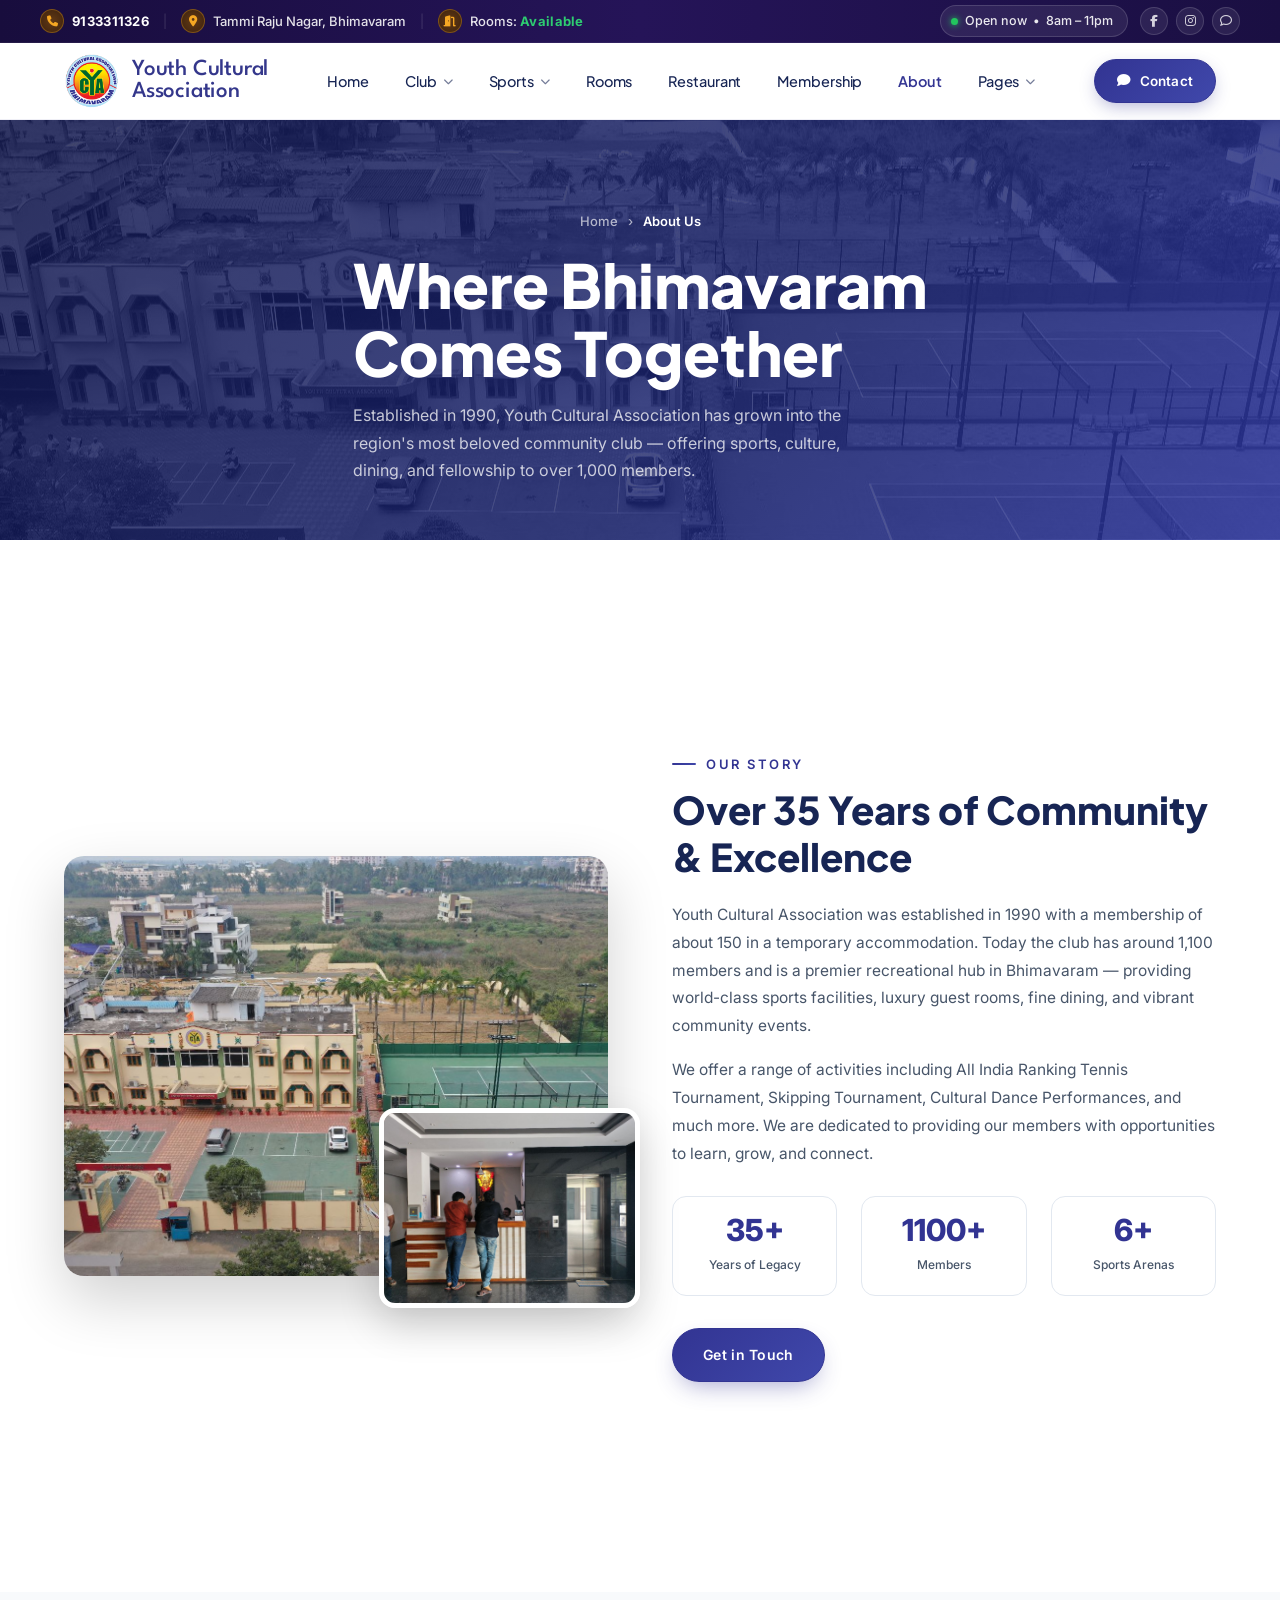
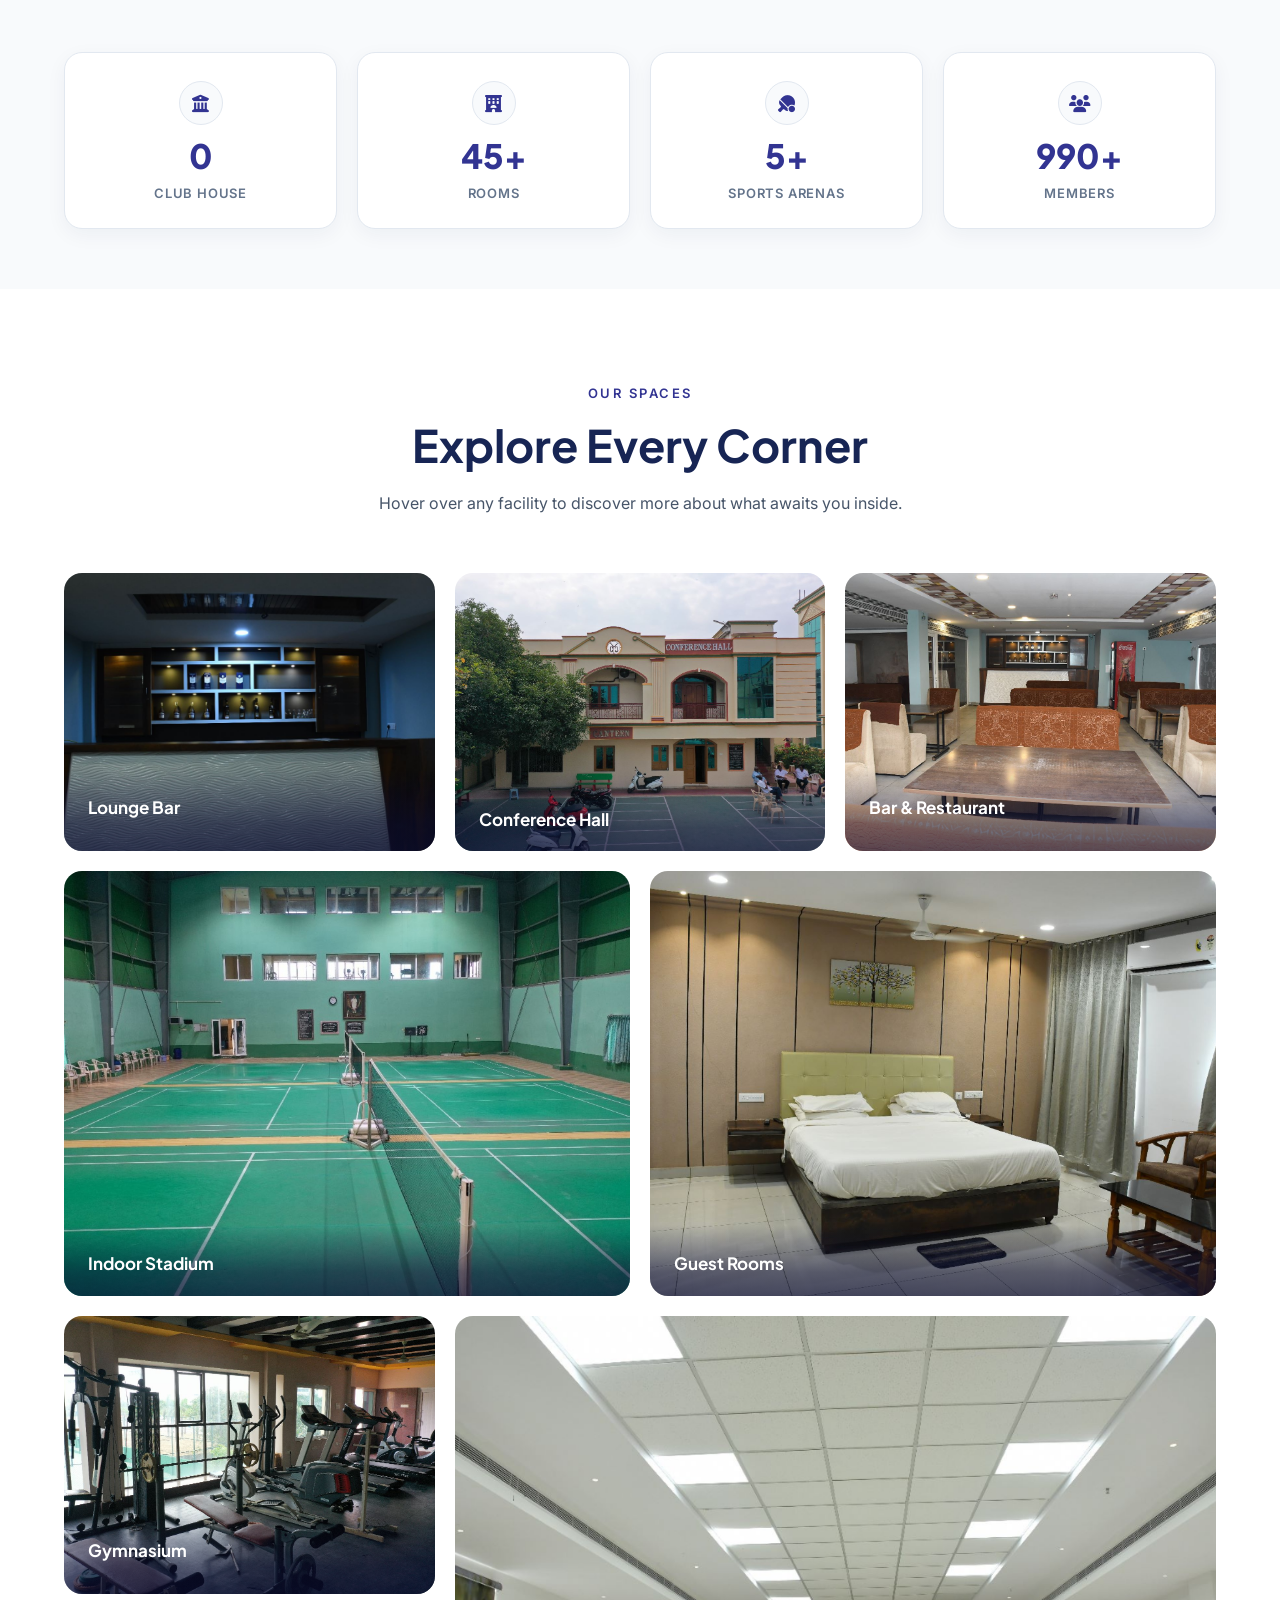
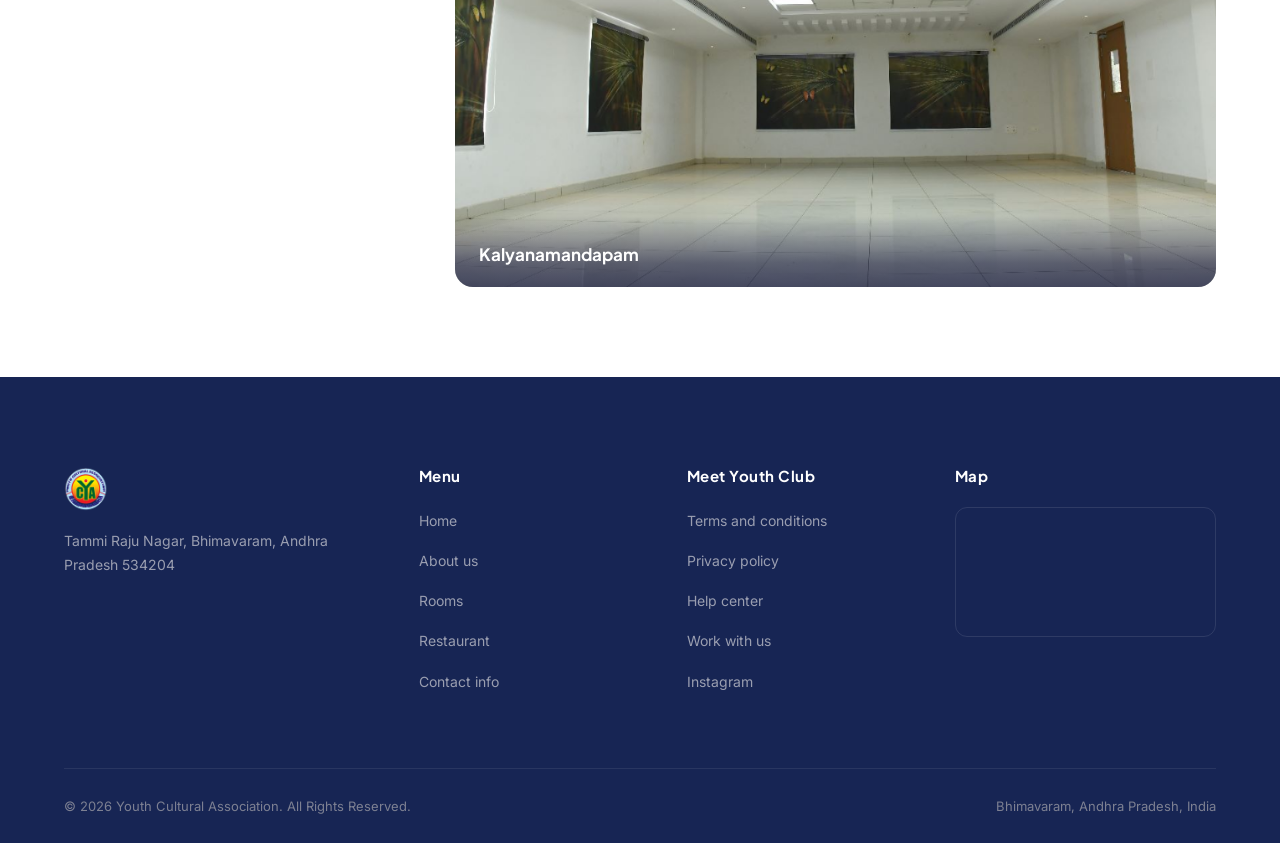
==== about.html @ 1aa534cb "navbar updated" ====
<!DOCTYPE html>
<html lang="en">
<head>
<meta charset="UTF-8">
<meta name="viewport" content="width=device-width, initial-scale=1.0">
<title>About — Youth Cultural Association Bhimavaram</title>
<meta name="description" content="Learn about Youth Cultural Association Bhimavaram — established 1990, serving 1000+ members with world-class sports, dining, and community facilities.">
<link rel="preconnect" href="https://fonts.googleapis.com">
<link rel="preconnect" href="https://fonts.gstatic.com" crossorigin>
<link href="https://fonts.googleapis.com/css2?family=League+Spartan:wght@500;700&family=Plus+Jakarta+Sans:wght@400;500;600;700;800&family=Inter:wght@400;500;600&display=swap" rel="stylesheet">
<link rel="stylesheet" href="https://cdnjs.cloudflare.com/ajax/libs/font-awesome/6.5.1/css/all.min.css">
<link rel="stylesheet" href="css/style.css">
<style>
/* ── ABOUT PAGE EXTRAS ── */

/* Hero override */
.about-hero{
  position:relative;
  min-height:420px;
  display:flex;
  align-items:flex-end;
  overflow:hidden;
  padding:0;
}
.about-hero-bg{
  position:absolute;
  inset:0;
  background:linear-gradient(135deg,#0d1240 0%,#1b2363 60%,#2d3590 100%);
}
.about-hero-bg::after{
  content:'';
  position:absolute;
  inset:0;
  background:url('images/1.jpg') center/cover no-repeat;
  opacity:0.22;
  mix-blend-mode:luminosity;
}
.about-hero-content{
  position:relative;
  z-index:2;
  width:100%;
  padding:80px 0 56px;
}
.about-hero-content .breadcrumb{
  margin-bottom:18px;
}
.about-hero-content .breadcrumb a,
.about-hero-content .breadcrumb span{
  color:rgba(255,255,255,0.65);
  font-size:13px;
}
.about-hero-content .breadcrumb span:last-child{
  color:#fff;
  font-weight:600;
}
.about-hero-content h1{
  font-size:clamp(2.2rem,5vw,3.8rem);
  color:#fff;
  font-weight:800;
  line-height:1.12;
  margin-bottom:16px;
  max-width:620px;
}
.about-hero-content p{
  color:rgba(255,255,255,0.75);
  font-size:16px;
  max-width:540px;
  line-height:1.7;
}

/* ── ABOUT INTRO SPLIT ── */
.about-intro{
  display:grid;
  grid-template-columns:1fr 1fr;
  gap:64px;
  align-items:center;
  padding:90px 0;
}
.about-intro-images{
  position:relative;
}
.about-intro-images .img-main{
  width:100%;
  height:420px;
  object-fit:cover;
  border-radius:20px;
  display:block;
  box-shadow:0 24px 60px rgba(0,0,0,0.18);
}
.about-intro-images .img-accent{
  position:absolute;
  bottom:-32px;
  right:-32px;
  width:48%;
  height:200px;
  object-fit:cover;
  border-radius:16px;
  border:5px solid #fff;
  box-shadow:0 16px 40px rgba(0,0,0,0.18);
}
.about-intro-text .eyebrow{
  margin-bottom:12px;
}
.about-intro-text h2{
  font-size:clamp(1.8rem,3vw,2.5rem);
  font-weight:800;
  color:var(--heading);
  line-height:1.22;
  margin-bottom:20px;
}
.about-intro-text p{
  font-size:15.5px;
  line-height:1.8;
  color:var(--body);
  margin-bottom:16px;
}
.about-highlights{
  display:flex;
  gap:24px;
  margin:28px 0 32px;
}
.about-highlight{
  flex:1;
  background:var(--surface);
  border-radius:14px;
  padding:18px 16px;
  text-align:center;
  border:1px solid var(--border);
}
.about-highlight strong{
  display:block;
  font-size:1.9rem;
  font-weight:800;
  color:var(--primary);
  line-height:1;
  margin-bottom:5px;
}
.about-highlight span{
  font-size:12px;
  color:var(--body);
  font-weight:500;
}

/* ── FACILITIES CARD GRID ── */
.facilities-section{
  background:var(--surface);
  padding:90px 0;
}
.facilities-grid{
  display:grid;
  grid-template-columns:repeat(3,1fr);
  gap:20px;
  margin-top:48px;
}
/* first row: 3 equal | second row: 2 wider + 1 | last: 1 wide */
.facilities-grid .fc:nth-child(4){ grid-column: span 1; }
.facilities-grid .fc:nth-child(5){ grid-column: span 1; }
.facilities-grid .fc:nth-child(6){ grid-column: span 1; }
/* Override: make row 2 have 2-1 layout */
@media(min-width:769px){
  .facilities-grid{
    grid-template-columns: repeat(6,1fr);
  }
  .facilities-grid .fc:nth-child(1){ grid-column:span 2; }
  .facilities-grid .fc:nth-child(2){ grid-column:span 2; }
  .facilities-grid .fc:nth-child(3){ grid-column:span 2; }
  .facilities-grid .fc:nth-child(4){ grid-column:span 3; }
  .facilities-grid .fc:nth-child(5){ grid-column:span 3; }
  .facilities-grid .fc:nth-child(6){ grid-column:span 2; }
  .facilities-grid .fc:nth-child(7){ grid-column:span 4; }
}

/* Facility card */
.fc{
  position:relative;
  border-radius:18px;
  overflow:hidden;
  cursor:pointer;
  aspect-ratio:4/3;
}
.fc img{
  width:100%;
  height:100%;
  object-fit:cover;
  display:block;
  transition:transform 0.55s cubic-bezier(.25,.46,.45,.94);
}
.fc:hover img{
  transform:scale(1.07);
}
/* Info overlay — slides up on hover */
.fc-info{
  position:absolute;
  bottom:0; left:0; right:0;
  padding:28px 24px 24px;
  background:linear-gradient(to top, rgba(10,12,50,0.92) 0%, rgba(10,12,50,0.55) 60%, transparent 100%);
  transform:translateY(40%);
  transition:transform 0.45s cubic-bezier(.25,.46,.45,.94), background 0.35s;
  display:flex;
  flex-direction:column;
  gap:6px;
}
.fc:hover .fc-info{
  transform:translateY(0);
}
.fc-info h4{
  font-size:17px;
  font-weight:700;
  color:#fff;
  margin:0;
  line-height:1.2;
}
.fc-info p{
  font-size:13px;
  color:rgba(255,255,255,0.8);
  margin:0;
  line-height:1.5;
  opacity:0;
  transform:translateY(8px);
  transition:opacity 0.3s 0.08s, transform 0.3s 0.08s;
}
.fc:hover .fc-info p{
  opacity:1;
  transform:translateY(0);
}
.fc-tag{
  position:absolute;
  top:14px; left:14px;
  background:rgba(255,255,255,0.95);
  backdrop-filter:blur(6px);
  padding:5px 12px;
  border-radius:20px;
  font-size:11px;
  font-weight:700;
  color:var(--heading);
  text-transform:uppercase;
  letter-spacing:0.06em;
  opacity:0;
  transform:translateY(-6px);
  transition:opacity 0.35s, transform 0.35s;
  pointer-events:none;
}
.fc:hover .fc-tag{
  opacity:1;
  transform:translateY(0);
}
/* Name always visible at bottom */
.fc-name{
  display:none;
}

/* Responsive */
@media(max-width:991px){
  .about-intro{ grid-template-columns:1fr; gap:40px; }
  .about-intro-images .img-accent{ right:-16px; bottom:-16px; width:44%; height:160px; }
  .facilities-grid{
    grid-template-columns:repeat(2,1fr) !important;
  }
  .facilities-grid .fc{ grid-column:span 1 !important; }
}
@media(max-width:640px){
  .facilities-grid{
    grid-template-columns:1fr !important;
  }
  .fc-info{ transform:translateY(0); }
  .fc-info p{ opacity:1; transform:translateY(0); }
  .fc-name{ opacity:0; }
  .fc-tag{ opacity:1; transform:translateY(0); }
}
</style>
</head>
<body>
<div id="loadingOverlay" style="position:fixed;top:0;left:0;width:100%;height:100%;background:#FFFFFF;display:flex;flex-direction:column;align-items:center;justify-content:center;z-index:9999;transition:opacity 0.4s ease;">
  <video src="videos/Logo Loading.webm" autoplay muted loop playsinline style="max-width:150px;height:auto;"></video>
  <video src="videos/Loading Bar.mp4" autoplay muted loop playsinline style="max-width:150px;height:auto;margin-top:12px;"></video>
</div>
<script>
  (function() {
    const isReload = (performance.getEntriesByType && performance.getEntriesByType('navigation')[0]?.type === 'reload') || (performance.navigation && performance.navigation.type === 1);
    const isInternal = document.referrer && document.referrer.startsWith(window.location.origin);
    if (!isReload && isInternal) {
      document.getElementById('loadingOverlay').style.display = 'none';
    }
  })();
</script>

<!-- TOPBAR -->
<div class="topbar">
  <div class="topbar-inner">
    <div class="topbar-left">
      <a href="tel:+919133311326" class="topbar-item">
        <span class="topbar-icon-badge"><i class="fa-solid fa-phone"></i></span>
        <strong>9133311326</strong>
      </a>
      <span class="topbar-sep">|</span>
      <a href="https://maps.google.com/?q=Tammi+Raju+Nagar+Bhimavaram" class="topbar-item" target="_blank" rel="noopener">
        <span class="topbar-icon-badge"><i class="fa-solid fa-location-dot"></i></span>
        <span>Tammi Raju Nagar, Bhimavaram</span>
      </a>
      <span class="topbar-sep">|</span>
      <span class="topbar-item">
        <span class="topbar-icon-badge"><i class="fa-solid fa-door-open"></i></span>
        <span>Rooms: <strong style="color:#2ecc71;">Available</strong></span>
      </span>
    </div>
    <div class="topbar-right">
      <div class="topbar-open">
        <span class="topbar-dot"></span>
        <span>Open now &nbsp;&bull;&nbsp; 8am &ndash; 11pm</span>
      </div>
      <a href="https://www.facebook.com/" class="topbar-social-btn" aria-label="Facebook" target="_blank" rel="noopener"><i class="fa-brands fa-facebook-f"></i></a>
      <a href="https://www.instagram.com/" class="topbar-social-btn" aria-label="Instagram" target="_blank" rel="noopener"><i class="fa-brands fa-instagram"></i></a>
      <a href="https://wa.me/+917207080232" class="topbar-social-btn" aria-label="WhatsApp" target="_blank" rel="noopener"><i class="fa-regular fa-comment"></i></a>
    </div>
  </div>
</div>

<header class="navbar" id="mainNav">
  <div class="container">
    <a href="index.html" class="logo" style="display:flex;align-items:center;gap:12px;">
      <img src="images/logo.png" alt="Youth Cultural Association Bhimavaram">
      <span style="display:flex;flex-direction:column;line-height:0.95;">
        <strong style="color:#34378B;font-size:clamp(16px,1.8vw,23px);font-family:'League Spartan',sans-serif;font-weight:500;letter-spacing:-0.2px;text-transform:none;">Youth Cultural</strong>
        <strong style="color:#34378B;font-size:clamp(16px,1.8vw,23px);font-family:'League Spartan',sans-serif;font-weight:500;letter-spacing:-0.2px;text-transform:none;">Association</strong>
      </span>
    </a>
    <nav>
      <ul class="nav-links">
        <li><a href="index.html">Home</a></li>
        <li class="dropdown"><a href="about.html">Club <i class="fa-solid fa-chevron-down nav-arrow"></i></a>
          <div class="dropdown-menu">
            <a href="about.html">
              <span class="dropdown-icon"><i class="fa-solid fa-users-gear"></i></span>
              <span class="dropdown-text"><span class="dropdown-title">Club Committee</span></span>
            </a>
            <a href="about.html">
              <span class="dropdown-icon"><i class="fa-solid fa-building-columns"></i></span>
              <span class="dropdown-text"><span class="dropdown-title">Club Secretariat</span></span>
            </a>
          </div>
        </li>
        <li class="dropdown"><a href="index.html#sports">Sports <i class="fa-solid fa-chevron-down nav-arrow"></i></a>
          <div class="dropdown-menu dropdown-grid">
            <a href="index.html#sports">
              <span class="dropdown-icon"><i class="fa-solid fa-baseball"></i></span>
              <span class="dropdown-text"><span class="dropdown-title">Tennis</span></span>
              <span class="dropdown-badge">Courts</span>
            </a>
            <a href="index.html#sports">
              <span class="dropdown-icon"><i class="fa-solid fa-dumbbell"></i></span>
              <span class="dropdown-text"><span class="dropdown-title">Gym</span></span>
              <span class="dropdown-badge">Fitness</span>
            </a>
            <a href="index.html#sports">
              <span class="dropdown-icon"><i class="fa-solid fa-feather"></i></span>
              <span class="dropdown-text"><span class="dropdown-title">Shuttle</span></span>
            </a>
            <a href="index.html#sports">
              <span class="dropdown-icon"><i class="fa-solid fa-table-tennis-paddle-ball"></i></span>
              <span class="dropdown-text"><span class="dropdown-title">Table Tennis</span></span>
            </a>
            <a href="index.html#sports">
              <span class="dropdown-icon"><i class="fa-solid fa-circle-dot"></i></span>
              <span class="dropdown-text"><span class="dropdown-title">Billiards</span></span>
            </a>
            <a href="index.html#sports">
              <span class="dropdown-icon"><i class="fa-solid fa-volleyball"></i></span>
              <span class="dropdown-text"><span class="dropdown-title">Volley Ball</span></span>
            </a>
          </div>
        </li>
        <li><a href="rooms.html">Rooms</a></li>
        <li><a href="restaurant.html">Restaurant</a></li>
        <li><a href="#">Membership</a></li>
        <li class="active"><a href="about.html">About</a></li>
        <li class="dropdown"><a href="#">Pages <i class="fa-solid fa-chevron-down nav-arrow"></i></a>
          <div class="dropdown-menu">
            <a href="#">
              <span class="dropdown-icon"><i class="fa-solid fa-images"></i></span>
              <span class="dropdown-text"><span class="dropdown-title">Gallery</span></span>
            </a>
            <a href="#">
              <span class="dropdown-icon"><i class="fa-solid fa-calendar-check"></i></span>
              <span class="dropdown-text"><span class="dropdown-title">Events</span></span>
            </a>
            <a href="#">
              <span class="dropdown-icon"><i class="fa-solid fa-handshake"></i></span>
              <span class="dropdown-text"><span class="dropdown-title">Affiliations</span></span>
            </a>
            <a href="contact.html">
              <span class="dropdown-icon"><i class="fa-solid fa-envelope"></i></span>
              <span class="dropdown-text"><span class="dropdown-title">Contact</span></span>
            </a>
          </div>
        </li>
      </ul>
    </nav>
    <div class="nav-actions">
      <a href="https://wa.me/+917207080232" class="btn btn-primary nav-book" target="_blank" rel="noopener"><i class="fa-solid fa-comment"></i> Contact</a>
      <button class="nav-toggle" aria-label="Menu"><span></span><span></span><span></span></button>
    </div>
  </div>
</header>

<!-- ABOUT HERO -->
<div class="about-hero">
  <div class="about-hero-bg"></div>
  <div class="container">
    <div class="about-hero-content">
      <div class="breadcrumb"><a href="index.html">Home</a><span>›</span><span>About Us</span></div>
      <h1>Where Bhimavaram<br>Comes Together</h1>
      <p>Established in 1990, Youth Cultural Association has grown into the region's most beloved community club — offering sports, culture, dining, and fellowship to over 1,000 members.</p>
    </div>
  </div>
</div>

<!-- ABOUT INTRO SPLIT -->
<section>
  <div class="container">
    <div class="about-intro">
      <div class="about-intro-images reveal">
        <img class="img-main" src="images/1.jpg" alt="Youth Cultural Association aerial view">
        <img class="img-accent" src="images/ycaimg2.jpg" alt="Reception at Youth Club">
      </div>
      <div class="about-intro-text reveal reveal-delay-1">
        <span class="eyebrow">Our Story</span>
        <h2>Over 35 Years of Community &amp; Excellence</h2>
        <p>Youth Cultural Association was established in 1990 with a membership of about 150 in a temporary accommodation. Today the club has around 1,100 members and is a premier recreational hub in Bhimavaram — providing world-class sports facilities, luxury guest rooms, fine dining, and vibrant community events.</p>
        <p>We offer a range of activities including All India Ranking Tennis Tournament, Skipping Tournament, Cultural Dance Performances, and much more. We are dedicated to providing our members with opportunities to learn, grow, and connect.</p>
        <div class="about-highlights">
          <div class="about-highlight">
            <strong>35+</strong>
            <span>Years of Legacy</span>
          </div>
          <div class="about-highlight">
            <strong>1100+</strong>
            <span>Members</span>
          </div>
          <div class="about-highlight">
            <strong>6+</strong>
            <span>Sports Arenas</span>
          </div>
        </div>
        <a href="contact.html" class="btn btn-primary">Get in Touch</a>
      </div>
    </div>
  </div>
</section>

<!-- STATS -->
<section class="stats-section">
  <div class="container">
    <div class="stats-grid">
      <div class="stat-card reveal">
        <div class="stat-icon-box"><i class="fa-solid fa-building-columns"></i></div>
        <div class="stat-num" data-count="1">0</div>
        <div class="stat-label">Club House</div>
      </div>
      <div class="stat-card reveal reveal-delay-1">
        <div class="stat-icon-box"><i class="fa-solid fa-hotel"></i></div>
        <div class="stat-num" data-count="50" data-suffix="+">0</div>
        <div class="stat-label">Rooms</div>
      </div>
      <div class="stat-card reveal reveal-delay-2">
        <div class="stat-icon-box"><i class="fa-solid fa-table-tennis-paddle-ball"></i></div>
        <div class="stat-num" data-count="6" data-suffix="+">0</div>
        <div class="stat-label">Sports Arenas</div>
      </div>
      <div class="stat-card reveal reveal-delay-3">
        <div class="stat-icon-box"><i class="fa-solid fa-users"></i></div>
        <div class="stat-num" data-count="1100" data-suffix="+">0</div>
        <div class="stat-label">Members</div>
      </div>
    </div>
  </div>
</section>

<!-- FACILITIES CARD GRID -->
<section class="facilities-section">
  <div class="container">
    <div class="section-head center reveal">
      <span class="eyebrow" style="margin:0 auto 14px;padding-left:0;">Our Spaces</span>
      <h2 style="font-size:clamp(2rem,3.6vw,2.8rem);margin-bottom:18px;">Explore Every Corner</h2>
      <p>Hover over any facility to discover more about what awaits you inside.</p>
    </div>

    <div class="facilities-grid">

      <!-- 1: Lounge Bar -->
      <div class="fc reveal">
        <img src="images/lounge-bar.jpg" alt="Lounge Bar">
        <div class="fc-tag">Signature</div>
        <div class="fc-name">Lounge Bar</div>
        <div class="fc-info">
          <h4>Lounge Bar</h4>
          <p>Unwind with premium drinks and a relaxed atmosphere. Our lounge bar is the perfect spot for members to socialise.</p>
        </div>
      </div>

      <!-- 2: Conference Hall -->
      <div class="fc reveal reveal-delay-1">
        <img src="images/ycaimg12.jpg" alt="Conference Hall">
        <div class="fc-tag">Events</div>
        <div class="fc-name">Conference Hall</div>
        <div class="fc-info">
          <h4>Conference Hall</h4>
          <p>A fully equipped hall ideal for official meetings, seminars, corporate events, and club gatherings.</p>
        </div>
      </div>

      <!-- 3: Restaurant -->
      <div class="fc reveal reveal-delay-2">
        <img src="images/ycaimg6.jpg" alt="Restaurant">
        <div class="fc-tag">Dining</div>
        <div class="fc-name">Restaurant</div>
        <div class="fc-info">
          <h4>Bar &amp; Restaurant</h4>
          <p>Savour fresh, flavourful cuisine with a menu crafted for every palate. Open daily for members and guests.</p>
        </div>
      </div>

      <!-- 4: Game Zone (wider) -->
      <div class="fc reveal">
        <img src="images/game-zone.jpg" alt="Game Zone">
        <div class="fc-tag">Sports</div>
        <div class="fc-name">Indoor Stadium</div>
        <div class="fc-info">
          <h4>Indoor Stadium</h4>
          <p>State-of-the-art indoor sports complex housing badminton, table tennis, billiards and more for year-round play.</p>
        </div>
      </div>

      <!-- 5: Rooms (wider) -->
      <div class="fc reveal reveal-delay-1">
        <img src="images/room-deluxe.jpg" alt="Rooms">
        <div class="fc-tag">Stay</div>
        <div class="fc-name">Guest Rooms</div>
        <div class="fc-info">
          <h4>Guest Rooms</h4>
          <p>Comfortable, well-appointed rooms available for members and their guests — Deluxe, Standard, and Suite categories.</p>
        </div>
      </div>

      <!-- 6: Gym -->
      <div class="fc reveal reveal-delay-2">
        <img src="images/ycaimg11.jpg" alt="Gym">
        <div class="fc-tag">Fitness</div>
        <div class="fc-name">Gym</div>
        <div class="fc-info">
          <h4>Gymnasium</h4>
          <p>Modern fitness equipment in a spacious, well-lit gym to help you stay active and healthy all year long.</p>
        </div>
      </div>

      <!-- 7: Kalyanamandapam (full width) -->
      <div class="fc reveal">
        <img src="images/kalyanamandapam.jpg" alt="Kalyanamandapam">
        <div class="fc-tag">Celebrations</div>
        <div class="fc-name">Kalyanamandapam</div>
        <div class="fc-info">
          <h4>Kalyanamandapam</h4>
          <p>A grand hall for weddings, receptions, and large-scale cultural celebrations — accommodating hundreds of guests with elegance.</p>
        </div>
      </div>

    </div>
  </div>
</section>

<!-- FOOTER -->
<footer>
  <div class="container">
    <div class="footer-grid">
      <div class="footer-col">
        <a href="index.html" class="footer-logo">
          <img src="images/logo.png" alt="Youth Cultural Association Logo">
        </a>
        <p>Tammi Raju Nagar, Bhimavaram, Andhra Pradesh 534204</p>
        <div class="dot-socials">
          <span></span><span></span><span></span><span></span><span></span>
        </div>
      </div>
      <div class="footer-col">
        <h4>Menu</h4>
        <ul>
          <li><a href="index.html">Home</a></li>
          <li><a href="about.html">About us</a></li>
          <li><a href="rooms.html">Rooms</a></li>
          <li><a href="restaurant.html">Restaurant</a></li>
          <li><a href="contact.html">Contact info</a></li>
        </ul>
      </div>
      <div class="footer-col">
        <h4>Meet Youth Club</h4>
        <ul>
          <li><a href="#">Terms and conditions</a></li>
          <li><a href="#">Privacy policy</a></li>
          <li><a href="#">Help center</a></li>
          <li><a href="#">Work with us</a></li>
          <li><a href="#">Instagram</a></li>
        </ul>
      </div>
      <div class="footer-col">
        <h4>Map</h4>
        <div class="footer-map">
          <iframe src="https://maps.google.com/maps?q=Youth+Cultural+Club+Bhimavaram+Andhra+Pradesh&output=embed&z=15" loading="lazy" title="Youth Cultural Club Location"></iframe>
        </div>
      </div>
    </div>
    <div class="footer-bottom">
      <span>© 2026 Youth Cultural Association. All Rights Reserved.</span>
      <span>Bhimavaram, Andhra Pradesh, India</span>
    </div>
  </div>
</footer>

<button class="back-to-top" aria-label="Back to top"><i class="fa-solid fa-arrow-up"></i></button>
<script src="js/script.js"></script>
<script>
  (function() {
    const overlay = document.getElementById('loadingOverlay');
    if (overlay) {
      const isReload = (performance.getEntriesByType && performance.getEntriesByType('navigation')[0]?.type === 'reload') || (performance.navigation && performance.navigation.type === 1);
      const isInternal = document.referrer && document.referrer.startsWith(window.location.origin);
      if (isReload || !isInternal) {
        setTimeout(() => {
          overlay.style.opacity = '0';
          overlay.addEventListener('transitionend', () => overlay.remove());
        }, 1500);
      } else {
        overlay.remove();
      }
    }
  })();
</script>
</body>
</html>
---- css/style.css ----
/* ==========================================
   YCBVRM Premium Design System
   Modern • Clean • Timeless
   ========================================== */

@import url('https://fonts.googleapis.com/css2?family=Plus+Jakarta+Sans:wght@400;500;600;700;800&family=Inter:wght@400;500;600&display=swap');

:root{
  /* BRAND COLORS */
  --primary:        #323492;
  --primary-hover:  #4048AB;
  --primary-light:  #7172B1;

  /* ACCENTS */
  --green:          #03662D;
  --green-light:    #0D7C39;
  --gold:           #E8B10F;
  --gold-light:     #F3C623;
  --danger:         #EB2927;

  /* BACKGROUNDS */
  --background:     #FFFFFF;
  --section-bg:     #F8FAFC;
  --hero-bg:        #F5FAFF;
  --card:           #FFFFFF;

  /* TEXT */
  --heading:        #172554;
  --body:           #475569;
  --muted:          #64748B;

  /* BORDERS */
  --border:         #E2E8F0;

  /* SHADOWS */
  --shadow-sm:      0 6px 20px rgba(20,30,70,.05);
  --shadow-md:      0 10px 35px rgba(20,30,70,.08);
  --shadow-lg:      0 20px 50px rgba(20,30,70,.12);

  /* GRADIENTS */
  --hero-gradient:    linear-gradient(135deg,#FFFFFF,#F5FAFF,#EAF4FF);
  --primary-gradient: linear-gradient(135deg,#323492,#4048AB);
  --green-gradient:   linear-gradient(135deg,#03662D,#0D7C39);
  --gold-gradient:    linear-gradient(135deg,#E8B10F,#F3C623);

  /* BORDER RADIUS */
  --radius-small:   12px;
  --radius-medium:  18px;
  --radius-large:   24px;
  --radius-pill:    999px;
  --radius-card:    18px;

  /* TYPOGRAPHY */
  --font-heading:   'Plus Jakarta Sans', sans-serif;
  --font-body:      'Inter', sans-serif;

  /* LEGACY COMPAT */
  --blue:           #323492;
  --blue-dark:      #4048AB;
  --ink:            #172554;
  --mint:           #F8FAFC;
  --footer-bg:      #172554;
  --white:          #FFFFFF;

  --container: 1200px;
  --ease: cubic-bezier(.65,.05,.36,1);
}

*,*::before,*::after{ box-sizing:border-box; }
html{ scroll-behavior:smooth; }
body{
  margin:0;
  font-family:var(--font-body);
  color:var(--body);
  background:var(--background);
  font-size:16px;
  line-height:1.7;
  font-weight:400;
  -webkit-font-smoothing:antialiased;
  overflow-x:hidden;
}
img{ max-width:100%; display:block; }
a{ text-decoration:none; color:inherit; }
ul{ list-style:none; margin:0; padding:0; }
h1,h2,h3,h4{
  margin:0;
  font-family:var(--font-heading);
  font-weight:700;
  line-height:1.2;
  color:var(--heading);
}
p{ margin:0; color:var(--body); }
.container{ max-width:var(--container); margin:0 auto; padding:0 24px; }

::selection{ background:var(--primary); color:#fff; }

/* focus visibility */
a:focus-visible, button:focus-visible, input:focus-visible{
  outline:2px solid var(--primary);
  outline-offset:3px;
}

@media (prefers-reduced-motion: reduce){
  *{ animation-duration:0.001ms !important; animation-iteration-count:1 !important; transition-duration:0.001ms !important; scroll-behavior:auto !important; }
}

/* ---------- Buttons ---------- */
.btn{
  display:inline-flex;
  align-items:center;
  gap:8px;
  padding:14px 30px;
  border-radius:var(--radius-pill);
  font-family:var(--font-body);
  font-size:14px;
  font-weight:600;
  letter-spacing:.3px;
  border:1.5px solid transparent;
  cursor:pointer;
  transition:all .35s var(--ease);
  white-space:nowrap;
}
.btn-primary{
  background:var(--primary-gradient);
  color:#fff;
  border-color:var(--primary);
  box-shadow:0 10px 24px -8px rgba(50,52,146,.45);
}
.btn-primary:hover{
  background:var(--primary-hover);
  transform:translateY(-3px);
  box-shadow:0 16px 28px -8px rgba(50,52,146,.55);
}
.btn-outline{
  background:transparent;
  color:var(--primary);
  border-color:var(--primary);
}
.btn-outline:hover{ background:var(--primary); color:#fff; transform:translateY(-3px); }
.btn-sm{ padding:10px 22px; font-size:13px; }

.eyebrow{
  display:inline-block;
  font-family:var(--font-body);
  font-size:13px;
  font-weight:600;
  letter-spacing:2.5px;
  text-transform:uppercase;
  color:var(--primary);
  margin-bottom:14px;
  position:relative;
  padding-left:34px;
}
.eyebrow::before{
  content:"";
  position:absolute;
  left:0; top:50%;
  width:24px; height:2px;
  background:var(--primary-gradient);
  transform:translateY(-50%);
  border-radius:2px;
}
.section-head.center .eyebrow::before,
.eyebrow-no-line::before{
  display:none !important;
}



/* ---------- Topbar ---------- */
/* ---------- Topbar ---------- */
.topbar{
  background: #1e1346;
  background: linear-gradient(90deg, #180d3d 0%, #251458 50%, #1a0f42 100%);
  color: rgba(255,255,255,.9);
  padding: 0 24px;
  font-family: var(--font-body);
  font-size: 13px;
  z-index: 1001;
  position: relative;
  border-bottom: 1px solid rgba(255,255,255,0.06);
}
.topbar-inner{
  max-width: var(--container);
  margin: 0 auto;
  display: flex;
  align-items: center;
  justify-content: space-between;
  min-height: 42px;
  gap: 16px;
}
.topbar-left{
  display: flex;
  align-items: center;
  gap: 14px;
  flex-wrap: wrap;
}
.topbar-sep{
  color: rgba(255,255,255,.2);
  font-size: 13px;
  font-weight: 300;
  user-select: none;
}
/* Amber circular badge matching reference image */
.topbar-icon-badge{
  display: inline-flex;
  align-items: center;
  justify-content: center;
  width: 24px; height: 24px;
  border-radius: 50%;
  background: #4a2c14;
  background: radial-gradient(circle, #613915 0%, #3d220e 100%);
  border: 1px solid rgba(232, 160, 32, 0.35);
  color: #f5a723;
  font-size: 11px;
  flex-shrink: 0;
}
.topbar-item{
  display: flex;
  align-items: center;
  gap: 8px;
  color: rgba(255,255,255,.88);
  text-decoration: none;
  font-size: 13px;
  font-weight: 500;
  transition: color .2s ease;
  white-space: nowrap;
}
.topbar-item strong{
  font-weight: 700;
  color: #ffffff;
  letter-spacing: 0.3px;
}
.topbar-item:hover{ color: #ffffff; }
.topbar-right{
  display: flex;
  align-items: center;
  gap: 8px;
  flex-shrink: 0;
}
.topbar-open{
  display: flex;
  align-items: center;
  gap: 7px;
  font-size: 12.5px;
  font-weight: 500;
  color: rgba(255,255,255,.9);
  white-space: nowrap;
  background: rgba(255,255,255,.08);
  border: 1px solid rgba(255,255,255,.14);
  border-radius: var(--radius-pill);
  padding: 4px 14px 4px 10px;
  margin-right: 4px;
}
.topbar-dot{
  width: 7px; height: 7px;
  border-radius: 50%;
  background: #22c55e;
  box-shadow: 0 0 6px #22c55e;
  flex-shrink: 0;
  display: inline-block;
}
.topbar-social-btn{
  display: inline-flex;
  align-items: center;
  justify-content: center;
  width: 28px; height: 28px;
  border-radius: 50%;
  background: rgba(255,255,255,.08);
  border: 1px solid rgba(255,255,255,.14);
  color: rgba(255,255,255,.8);
  text-decoration: none;
  font-size: 12px;
  transition: all .2s ease;
}
.topbar-social-btn:hover{
  color: #fff;
  background: rgba(255,255,255,.2);
  border-color: rgba(255,255,255,.3);
}

/* ---------- Navbar ---------- */
.navbar{
  position: sticky; top: 0; left: 0; right: 0;
  z-index: 1000;
  background: rgba(255, 255, 255, 0.94);
  backdrop-filter: blur(18px);
  -webkit-backdrop-filter: blur(18px);
  border-bottom: 1px solid rgba(50, 52, 146, 0.08);
  transition: background .3s ease, box-shadow .3s ease, padding .3s ease;
}
.navbar.scrolled{
  background: rgba(255, 255, 255, 0.98);
  box-shadow: 0 10px 30px -5px rgba(24, 13, 61, 0.08);
  border-bottom-color: rgba(50, 52, 146, 0.12);
}
.navbar .container{
  display: flex;
  align-items: center;
  justify-content: space-between;
  padding-top: 10px; padding-bottom: 10px;
  transition: padding .3s ease;
  position: relative;
}
.navbar.scrolled .container{
  padding-top: 7px; padding-bottom: 7px;
}

/* Logo */
.logo{
  display: flex;
  align-items: center;
  line-height: 1;
  text-decoration: none;
  flex-shrink: 0;
  gap: 12px;
  transition: transform .2s ease;
}
.logo:hover{
  transform: translateY(-1px);
}
.logo img{
  height: 56px;
  width: auto;
  object-fit: contain;
  display: block;
  transition: height .3s ease;
}
.navbar.scrolled .logo img{
  height: 48px;
}
.logo-text{
  display: none;
}

/* Preloader logo adjustments */
.pre-logo-img{ width:72px; height:72px; object-fit:contain; margin:0 auto 18px; display:block; }

/* Nav Links Container */
/* Nav Links Container */
.nav-links{
  display: flex;
  align-items: center;
  gap: 6px;
  margin: 0;
  padding: 0;
  list-style: none;
}
.nav-links > li{
  position: relative;
}
.nav-links > li > a{
  font-family: var(--font-heading);
  font-size: 14.5px;
  font-weight: 500;
  color: var(--heading);
  position: relative;
  padding: 8px 14px;
  display: inline-flex;
  align-items: center;
  gap: 6px;
  text-decoration: none;
  border-radius: 10px;
  border: 1px solid transparent;
  background: transparent;
  transition: all .22s cubic-bezier(0.16, 1, 0.3, 1);
  letter-spacing: -0.1px;
}

/* Hover Box for Navbar Items - appears ONLY on hover */
.nav-links > li > a:hover,
.nav-links > li:hover > a,
.nav-links > li.dropdown:hover > a,
.nav-links > li.dropdown.open > a{
  color: var(--primary);
  background: rgba(50, 52, 146, 0.075);
  border-color: rgba(50, 52, 146, 0.13);
  box-shadow: 0 4px 14px -3px rgba(50, 52, 146, 0.12), inset 0 1px 0 rgba(255, 255, 255, 0.8);
  transform: translateY(-1px);
}

/* Selected / Active Section - clean text styling without persistent box */
.nav-links > li.active > a{
  color: var(--primary);
  font-weight: 600;
  background: transparent;
  border-color: transparent;
  box-shadow: none;
  transform: none;
}

/* When hovering on the active section, show the box smoothly */
.nav-links > li.active > a:hover,
.nav-links > li.active:hover > a{
  background: rgba(50, 52, 146, 0.075);
  border-color: rgba(50, 52, 146, 0.13);
  box-shadow: 0 4px 14px -3px rgba(50, 52, 146, 0.12), inset 0 1px 0 rgba(255, 255, 255, 0.8);
  transform: translateY(-1px);
}

/* Dropdown Arrow */
.nav-arrow{
  font-size: 10px;
  opacity: 0.6;
  transition: transform .25s ease, opacity .25s ease;
}
.dropdown:hover .nav-arrow,
.dropdown.open .nav-arrow{
  transform: rotate(180deg);
  opacity: 1;
  color: var(--primary);
}

/* ---------- Floating Dropdown Boxes ("Box Near It") ---------- */
.nav-links .dropdown{
  position: relative;
}
.dropdown-menu{
  position: absolute;
  top: calc(100% + 12px);
  left: 50%;
  transform: translateX(-50%) translateY(8px) scale(0.97);
  background: rgba(255, 255, 255, 0.98);
  backdrop-filter: blur(20px);
  -webkit-backdrop-filter: blur(20px);
  min-width: 230px;
  padding: 8px;
  border-radius: 18px;
  border: 1px solid rgba(50, 52, 146, 0.1);
  box-shadow: 0 24px 50px -12px rgba(24, 13, 61, 0.18), 0 0 0 1px rgba(255, 255, 255, 0.9) inset, 0 4px 16px rgba(50, 52, 146, 0.06);
  opacity: 0;
  visibility: hidden;
  pointer-events: none;
  transition: opacity .22s cubic-bezier(0.16, 1, 0.3, 1), transform .22s cubic-bezier(0.16, 1, 0.3, 1), visibility .22s;
  z-index: 1050;
}
/* Upward Arrow pointer for the box */
.dropdown-menu::before{
  content: "";
  position: absolute;
  top: -6px;
  left: 50%;
  width: 12px;
  height: 12px;
  background: #ffffff;
  transform: translateX(-50%) rotate(45deg);
  border-top: 1px solid rgba(50, 52, 146, 0.1);
  border-left: 1px solid rgba(50, 52, 146, 0.1);
  border-radius: 2px 0 0 0;
}
/* Hover / Open state */
.dropdown:hover .dropdown-menu,
.dropdown.open .dropdown-menu{
  opacity: 1;
  visibility: visible;
  pointer-events: auto;
  transform: translateX(-50%) translateY(0) scale(1);
}

/* Dropdown Grid (for Sports / Multi-column boxes) */
.dropdown-menu.dropdown-grid{
  min-width: 400px;
  display: grid;
  grid-template-columns: 1fr 1fr;
  gap: 5px;
  padding: 10px;
}

/* Dropdown Item Link */
.dropdown-menu a{
  display: flex;
  align-items: center;
  gap: 12px;
  padding: 9px 12px;
  font-family: var(--font-heading);
  font-size: 13.5px;
  color: var(--heading);
  font-weight: 600;
  border-radius: 12px;
  border: 1px solid transparent;
  text-decoration: none;
  transition: all .2s cubic-bezier(0.16, 1, 0.3, 1);
  position: relative;
  z-index: 2;
}
.dropdown-menu a:hover{
  background: rgba(50, 52, 146, 0.07);
  border-color: rgba(50, 52, 146, 0.12);
  color: var(--primary);
  box-shadow: 0 2px 8px rgba(50, 52, 146, 0.06);
  transform: translateX(3px);
}
.dropdown-icon{
  display: inline-flex;
  align-items: center;
  justify-content: center;
  width: 32px;
  height: 32px;
  border-radius: 10px;
  background: rgba(50, 52, 146, 0.06);
  color: var(--primary);
  font-size: 13px;
  flex-shrink: 0;
  transition: all .2s cubic-bezier(0.16, 1, 0.3, 1);
}
.dropdown-menu a:hover .dropdown-icon{
  background: var(--primary);
  color: #ffffff;
  transform: scale(1.06);
  box-shadow: 0 4px 10px rgba(50, 52, 146, 0.28);
}
.dropdown-text{
  display: flex;
  flex-direction: column;
  line-height: 1.2;
}
.dropdown-title{
  font-size: 13.5px;
  font-weight: 600;
  color: var(--heading);
}
.dropdown-menu a:hover .dropdown-title{
  color: var(--primary);
}
.dropdown-badge{
  font-size: 10px;
  font-weight: 700;
  color: #b45309;
  background: rgba(245, 158, 11, 0.12);
  padding: 2px 6px;
  border-radius: 6px;
  margin-left: auto;
  letter-spacing: 0.2px;
}

/* Nav Actions Container */
.nav-actions{
  display: flex;
  align-items: center;
  gap: 12px;
}

/* Contact Button */
.nav-book{
  padding: 10px 22px;
  font-size: 13.5px;
  font-weight: 600;
  box-shadow: 0 6px 18px -4px rgba(50, 52, 146, 0.4);
  letter-spacing: 0.2px;
}
.nav-book:hover{
  box-shadow: 0 10px 24px -4px rgba(50, 52, 146, 0.55);
}

/* Hamburger / Nav Toggle */
.nav-toggle{
  display: none;
  flex-direction: column;
  justify-content: center;
  align-items: center;
  width: 42px;
  height: 42px;
  background: rgba(50, 52, 146, 0.05);
  border: 1px solid rgba(50, 52, 146, 0.12);
  border-radius: 12px;
  cursor: pointer;
  padding: 0;
  gap: 5px;
  z-index: 1001;
  transition: all .25s ease;
}
.nav-toggle:hover{
  background: rgba(50, 52, 146, 0.1);
  border-color: var(--primary);
}
.nav-toggle span{
  width: 20px;
  height: 2px;
  background: var(--heading);
  transition: transform .3s cubic-bezier(0.16, 1, 0.3, 1), opacity .2s ease;
  border-radius: 2px;
  transform-origin: center;
}
.nav-toggle.open span:nth-child(1){
  transform: translateY(7px) rotate(45deg);
}
.nav-toggle.open span:nth-child(2){
  opacity: 0;
}
.nav-toggle.open span:nth-child(3){
  transform: translateY(-7px) rotate(-45deg);
}

/* Nav backdrop overlay */
.nav-overlay{
  position: fixed;
  inset: 0;
  background: rgba(15, 23, 42, 0.35);
  backdrop-filter: blur(4px);
  -webkit-backdrop-filter: blur(4px);
  z-index: 998;
  opacity: 0;
  visibility: hidden;
  transition: opacity .28s ease, visibility .28s ease;
}
.nav-overlay.active{
  opacity: 1;
  visibility: visible;
}

/* Responsive Styles for Smaller Screens / Mobile */
@media (max-width:991px){
  .topbar{
    padding: 0 16px;
  }
  .topbar-inner{
    min-height: 40px;
    padding: 6px 0;
    gap: 8px;
    flex-wrap: wrap;
    justify-content: space-between;
  }
  .topbar-left{
    gap: 12px;
    flex-wrap: wrap;
  }
  .topbar-sep{
    display: none;
  }
  .topbar-social-btn{
    display: none;
  }
  .topbar-open{
    padding: 4px 10px;
    font-size: 12px;
  }
  .navbar .container{
    padding-top: 8px;
    padding-bottom: 8px;
  }
  .logo img{
    height: 44px;
  }
  
  /* Floating Popover Box near toggle button on Mobile */
  .nav-links{
    position: absolute;
    top: calc(100% + 10px);
    right: 16px;
    width: min(340px, calc(100vw - 32px));
    max-height: calc(85vh - 70px);
    background: #ffffff;
    border-radius: 20px;
    flex-direction: column;
    align-items: stretch;
    padding: 12px;
    gap: 4px;
    transform: translateY(-10px) scale(0.96);
    opacity: 0;
    visibility: hidden;
    pointer-events: none;
    transition: opacity .25s cubic-bezier(0.16, 1, 0.3, 1), transform .25s cubic-bezier(0.16, 1, 0.3, 1), visibility .25s;
    box-shadow: 0 25px 60px -15px rgba(24, 13, 61, 0.22), 0 0 0 1px rgba(50, 52, 146, 0.08);
    z-index: 1000;
    overflow-y: auto;
    -webkit-overflow-scrolling: touch;
  }
  .nav-links.open{
    transform: translateY(0) scale(1);
    opacity: 1;
    visibility: visible;
    pointer-events: auto;
  }
  .nav-links > li{
    width: 100%;
  }
  .nav-links > li > a{
    display: flex;
    justify-content: space-between;
    align-items: center;
    padding: 10px 14px;
    font-size: 15px;
    font-weight: 600;
    color: var(--heading);
    border-radius: 12px;
    border: 1px solid transparent;
    transition: background .2s ease, color .2s ease, border-color .2s ease;
  }
  .nav-links > li > a:hover,
  .nav-links > li.active > a:hover{
    background: rgba(50, 52, 146, 0.075);
    border-color: rgba(50, 52, 146, 0.12);
    color: var(--primary);
  }
  .nav-links > li.active > a{
    background: transparent;
    border-color: transparent;
    color: var(--primary);
    font-weight: 700;
  }
  .nav-links > li > a::after{
    display: none;
  }
  .dropdown-menu{
    position: static;
    opacity: 1;
    visibility: visible;
    transform: none !important;
    box-shadow: none;
    border: none;
    background: rgba(50, 52, 146, 0.03);
    border-radius: 12px;
    display: none;
    padding: 6px;
    margin: 4px 0 6px 0;
    min-width: unset;
  }
  .dropdown-menu::before{
    display: none;
  }
  .dropdown-menu.dropdown-grid{
    grid-template-columns: 1fr;
    gap: 2px;
  }
  .dropdown.open .dropdown-menu{
    display: flex;
    flex-direction: column;
    gap: 2px;
  }
  .dropdown-menu a{
    padding: 8px 10px;
    font-size: 13.5px;
    border-radius: 8px;
  }
  .dropdown-menu a:hover{
    background: rgba(50, 52, 146, 0.08);
  }
  .nav-toggle{
    display: flex;
  }
  .nav-book{
    display: none;
  }
}

@media (max-width: 576px){
  .topbar{
    padding: 4px 12px;
  }
  .topbar-inner{
    min-height: 36px;
    gap: 6px;
  }
  .topbar-left{
    gap: 8px;
  }
  .topbar-left a[href*="maps"],
  .topbar-left a[href*="google.com"]{
    display: none !important;
  }
  .topbar-item{
    font-size: 11.5px;
    gap: 5px;
  }
  .topbar-icon-badge{
    width: 20px;
    height: 20px;
    font-size: 10px;
  }
  .topbar-open{
    padding: 3px 8px;
    font-size: 11px;
    margin-right: 0;
  }
  .topbar-social-btn{
    display: none;
  }
  .logo img{
    height: 38px;
  }
  .logo span strong{
    font-size: clamp(14px, 4vw, 18px) !important;
  }
}

/* ---------- Hero Slider ---------- */
.hero{
  position:relative;
  height:92vh;
  min-height:620px;
  overflow:hidden;
  background:var(--heading);
}
.hero-slide{
  position:absolute; inset:0;
  opacity:0;
  transform:scale(1.08);
  transition:opacity 1.1s ease, transform 6s linear;
  z-index:1;
}
.hero-slide.active{ opacity:1; transform:scale(1); z-index:2; }
.hero-slide img{ width:100%; height:100%; object-fit:cover; }
.hero-slide::before{
  content:"";
  position:absolute; inset:0;
  background:linear-gradient(180deg, rgba(23,37,84,.35) 0%, rgba(23,37,84,.12) 45%, rgba(23,37,84,.72) 100%);
}
.hero-content{
  position:relative; z-index:5;
  height:100%;
  display:flex;
  flex-direction:column;
  justify-content:center;
  color:#fff;
  max-width:640px;
  padding:0 24px;
  margin:0 auto;
}
.hero-content .eyebrow{ color:#c7d7ff; }
.hero-content .eyebrow::before{ background:#c7d7ff; }
.hero-content h1{
  font-family:var(--font-heading);
  color:#fff;
  font-size:clamp(2.4rem, 5vw, 4rem);
  font-weight:800;
  margin-bottom:18px;
  opacity:0;
  transform:translateY(24px);
  animation:heroUp .9s .35s var(--ease) forwards;
}
.hero-content p{
  color:rgba(255,255,255,.85);
  font-size:17px;
  max-width:480px;
  margin-bottom:30px;
  opacity:0;
  transform:translateY(24px);
  animation:heroUp .9s .55s var(--ease) forwards;
}
.hero-content .btn{ opacity:0; transform:translateY(24px); animation:heroUp .9s .75s var(--ease) forwards; width:fit-content; }
@keyframes heroUp{ to{ opacity:1; transform:translateY(0); } }

.hero-arrows{
  position:absolute; z-index:6;
  bottom:40px; right:40px;
  display:flex; gap:10px;
}
.hero-arrow{
  width:46px; height:46px;
  border-radius:50%;
  background:rgba(255,255,255,.14);
  border:1px solid rgba(255,255,255,.4);
  color:#fff;
  display:flex; align-items:center; justify-content:center;
  cursor:pointer;
  backdrop-filter:blur(6px);
  -webkit-backdrop-filter:blur(6px);
  transition:all .3s ease;
  font-size:16px;
}
.hero-arrow:hover{ background:var(--primary); border-color:var(--primary); }

.hero-dots{
  position:absolute; z-index:6;
  bottom:48px; left:0; right:0;
  display:flex; justify-content:center; gap:10px;
}
.hero-dot{
  width:9px; height:9px; border-radius:50%;
  background:rgba(255,255,255,.4);
  cursor:pointer;
  transition:all .3s ease;
}
.hero-dot.active{ background:#fff; width:26px; border-radius:6px; }

.scroll-indicator{
  position:absolute; z-index:6; bottom:16px; left:50%; transform:translateX(-50%);
  color:#fff; font-size:11px; letter-spacing:2px; text-transform:uppercase;
  display:flex; flex-direction:column; align-items:center; gap:8px;
  opacity:.75;
}
.scroll-indicator .stick{ display:none; }
.scroll-indicator .stick::after{ display:none; }

@media(max-width:767px){
  .hero{
    height:calc(100vh - 100px);
    min-height:480px;
    max-height:640px;
  }
  .hero-content{
    padding:0 20px;
  }
  .hero-content h1{
    font-size:clamp(1.85rem, 6.5vw, 2.5rem);
    margin-bottom:14px;
  }
  .hero-content p{
    font-size:14.5px;
    margin-bottom:22px;
  }
  .hero-arrows{
    bottom:20px; right:16px;
    gap:8px;
  }
  .hero-arrow{
    width:38px; height:38px;
    font-size:13px;
  }
  .hero-dots{
    bottom:28px; left:20px; right:auto;
    justify-content:flex-start;
  }
  .scroll-indicator{
    display:none;
  }
}

/* ---------- Amenities strip ---------- */
.amenities{
  position:relative; z-index:15;
  background:transparent;
  padding-top:60px;
}
.amenities-grid{
  display:grid;
  grid-template-columns:repeat(4,1fr);
  gap:24px;
}
.amenity-card{
  background:#F0F9FA;
  border-radius:14px;
  padding:32px 20px 28px;
  text-align:center;
  border:1.5px solid rgba(190, 227, 233, 0.7);
  box-shadow:0 4px 16px rgba(30, 70, 90, 0.04);
  transition:transform .3s ease, box-shadow .3s ease, border-color .3s ease;
}
.amenity-card:hover{
  transform:translateY(-6px);
  box-shadow:0 12px 28px rgba(30, 70, 90, 0.09);
  border-color:rgba(140, 205, 215, 0.95);
}
.amenity-icon{
  width:54px; height:54px;
  margin:0 auto 16px;
  border-radius:50%;
  background:#ffffff;
  border:1.5px solid #8292ab;
  box-shadow:0 0 0 3px rgba(130, 146, 171, 0.18);
  display:flex; align-items:center; justify-content:center;
  color:#434e6d;
  font-size:20px;
  transition:all .3s ease;
}
.amenity-card:hover .amenity-icon{
  border-color:var(--primary);
  color:var(--primary);
  box-shadow:0 0 0 4px rgba(50, 52, 146, 0.15);
  transform:scale(1.06);
}
.amenity-card h4{
  font-family:var(--font-heading);
  font-size:15.5px;
  font-weight:700;
  color:#242c44;
  letter-spacing:-0.2px;
  margin:0;
}
@media(max-width:767px){
  .amenities-grid{ grid-template-columns:repeat(2,1fr); gap:14px; }
  .amenity-card{ padding:24px 14px 20px; border-radius:12px; }
  .amenity-icon{ width:46px; height:46px; font-size:17px; margin-bottom:12px; }
  .amenity-card h4{ font-size:14px; }
}

/* ---------- Sections generic ---------- */
section{ padding:120px 0; }
.section-alt{ background:var(--section-bg); }
.section-head{ max-width:640px; margin-bottom:56px; }
.section-head.center{ margin-left:auto; margin-right:auto; text-align:center; }
.section-head p{ font-size:16px; }

/* ---------- About / Experience ---------- */
.about-grid{
  display:grid;
  grid-template-columns:1fr 1fr;
  gap:70px;
  align-items:center;
}
.about-images{ position:relative; }
.about-images img.img-main{ border-radius:var(--radius-large); width:100%; height:460px; object-fit:cover; }
.about-images img.img-float{
  position:absolute; bottom:-40px; left:-50px;
  width:55%; border:8px solid #fff; border-radius:var(--radius-medium);
  box-shadow:var(--shadow-lg);
  height:260px; object-fit:cover;
}
.about-text .btn{ margin-top:10px; }
.about-sub{
  display:grid; grid-template-columns:1fr 1fr; gap:70px; align-items:center;
  margin-top:150px;
}
.about-sub .about-images img.img-main{ height:420px; }
@media(max-width:991px){
  .about-grid, .about-sub{ grid-template-columns:1fr; gap:40px; }
  .about-sub{ display:flex; flex-direction:column; margin-top:60px; }
  .about-sub .about-images{ order:-1; margin-bottom:0; width:100%; }
  .about-sub .about-text{ order:2; width:100%; }
  .about-images{ margin-bottom:0; width:100%; }
}

.reveal{
  opacity:0; transform:translateY(40px);
  transition:opacity .8s var(--ease), transform .8s var(--ease);
}
.reveal.in-view{ opacity:1; transform:translateY(0); }
.reveal-delay-1{ transition-delay:.1s; }
.reveal-delay-2{ transition-delay:.2s; }
.reveal-delay-3{ transition-delay:.3s; }
.reveal-delay-4{ transition-delay:.4s; }

/* ---------- Stats Section (Simple & Clean) ---------- */
.stats-section{
  background: var(--section-bg);
  padding: 60px 0;
}
.stats-grid{
  display: grid;
  grid-template-columns: repeat(4, 1fr);
  gap: 20px;
}
.stat-card{
  background: #ffffff;
  border-radius: var(--radius-medium);
  padding: 28px 18px 24px;
  text-align: center;
  border: 1px solid var(--border);
  box-shadow: var(--shadow-sm);
  transition: transform .3s ease, box-shadow .3s ease, border-color .3s ease;
  display: flex;
  flex-direction: column;
  align-items: center;
}
.stat-card:hover{
  transform: translateY(-5px);
  border-color: rgba(50, 52, 146, 0.2);
  box-shadow: var(--shadow-md);
}

/* Stat Icon Box */
.stat-icon-box{
  width: 44px;
  height: 44px;
  border-radius: 50%;
  background: var(--section-bg);
  border: 1px solid var(--border);
  display: flex;
  align-items: center;
  justify-content: center;
  font-size: 17px;
  color: var(--primary);
  margin-bottom: 12px;
  transition: all .3s ease;
}
.stat-card:hover .stat-icon-box{
  background: var(--primary);
  color: #ffffff;
  border-color: var(--primary);
}

/* Number display (clean & proportional) */
.stat-num{
  font-family: var(--font-heading);
  font-size: 2.1rem;
  font-weight: 800;
  line-height: 1.1;
  color: var(--primary);
  margin-bottom: 8px;
  display: block;
}

/* Label */
.stat-label{
  font-family: var(--font-body);
  font-size: 13px;
  font-weight: 600;
  color: var(--muted);
  letter-spacing: 0.8px;
  text-transform: uppercase;
  margin: 0;
}

/* ---------- Room cards ---------- */
.rooms-grid{
  display:grid; grid-template-columns:repeat(3,1fr); gap:30px;
}
.room-card{
  background:var(--card);
  border-radius:var(--radius-medium);
  overflow:hidden;
  box-shadow:var(--shadow-md);
  border:1px solid var(--border);
  transition:transform .4s var(--ease), box-shadow .4s var(--ease);
}
.room-card:hover{ transform:translateY(-10px); box-shadow:var(--shadow-lg); }
.room-media{ position:relative; overflow:hidden; height:230px; }
.room-media img{ width:100%; height:100%; object-fit:cover; transition:transform .6s var(--ease); }
.room-card:hover .room-media img{ transform:scale(1.08); }
.room-tag{
  position:absolute; top:16px; left:16px;
  background:#fff; color:var(--primary);
  font-family:var(--font-body);
  font-size:12px; font-weight:600; letter-spacing:.5px;
  padding:6px 14px; border-radius:var(--radius-pill);
}
.room-body{ padding:26px 26px 30px; }
.room-meta{
  display:flex; gap:14px; flex-wrap:wrap;
  font-size:13px; color:var(--muted); margin-bottom:12px;
}
.room-meta span{ display:flex; align-items:center; gap:6px; }
.room-meta span::before{ content:"•"; color:var(--primary); }
.room-meta span:first-child::before{ content:""; }
.room-body h3{ font-family:var(--font-heading); font-size:19px; margin-bottom:10px; color:var(--heading); }
.room-body p{ font-size:14.5px; margin-bottom:20px; color:var(--body); }
.room-body p:last-child{ margin-bottom:0; }
.room-footer{
  display:flex; align-items:center; justify-content:space-between;
  padding-top:18px; border-top:1px solid var(--border);
}
.room-price{ font-family:var(--font-heading); font-weight:700; color:var(--heading); font-size:16px; }
.room-price span{ font-size:13px; color:var(--muted); font-weight:400; font-family:var(--font-body); }
.room-link{
  font-size:13px; font-weight:600; color:var(--primary);
  display:inline-flex; align-items:center; gap:6px;
}
.room-link .arrow{ transition:transform .3s ease; }
.room-card:hover .room-link .arrow{ transform:translateX(5px); }

@media(max-width:991px){ .rooms-grid{ grid-template-columns:repeat(2,1fr); } }
@media(max-width:640px){ .rooms-grid{ grid-template-columns:1fr; } }

.section-cta{ text-align:center; margin-top:50px; }

/* ---------- Filter tabs (Rooms & Restaurant) ---------- */
.filter-tabs{
  display:flex; gap:10px; flex-wrap:wrap;
  margin-bottom:50px;
}
.filter-tab{
  padding:11px 26px;
  border-radius:var(--radius-pill);
  border:1.5px solid var(--border);
  background:#fff;
  font-family:var(--font-body);
  font-size:14px; font-weight:500; color:var(--body);
  cursor:pointer;
  transition:all .3s ease;
}
.filter-tab.active, .filter-tab:hover{
  background:var(--primary-gradient); border-color:var(--primary); color:#fff;
}
.room-card.filtered-out{
  display:none;
}
.room-card.filter-anim{
  animation:fadeGrid .5s var(--ease);
}
@keyframes fadeGrid{ from{ opacity:0; transform:scale(.92);} to{opacity:1; transform:scale(1);} }

/* ---------- Gallery slider (Around the Hotel) ---------- */
.gallery-wrapper{
  position: relative;
  margin-top: 10px;
}
.gallery-btn{
  position: absolute;
  top: 50%;
  transform: translateY(-50%);
  z-index: 10;
  width: 50px;
  height: 50px;
  border-radius: 50%;
  background: #ffffff;
  color: var(--primary);
  border: 1.5px solid var(--border);
  box-shadow: 0 10px 30px rgba(20, 30, 70, 0.14);
  display: flex;
  align-items: center;
  justify-content: center;
  font-size: 16px;
  cursor: pointer;
  transition: all .3s cubic-bezier(0.16, 1, 0.3, 1);
}
.gallery-btn.prev{
  left: -24px;
}
.gallery-btn.next{
  right: -24px;
}
.gallery-btn:hover{
  background: var(--primary);
  color: #ffffff;
  border-color: var(--primary);
  box-shadow: 0 14px 35px rgba(50, 52, 146, 0.32);
  transform: translateY(-50%) scale(1.08);
}
.gallery-btn:active{
  transform: translateY(-50%) scale(0.96);
}
.gallery-track-wrap{ overflow:hidden; border-radius:var(--radius-large); }
.gallery-track{
  display:flex;
  transition:transform .6s var(--ease);
}
.gallery-slide{
  min-width:33.3333%;
  padding:0 12px;
  position:relative;
}
.gallery-slide img{ width:100%; height:380px; object-fit:cover; border-radius:var(--radius-medium); }
.gallery-caption{
  position:absolute; left:28px; bottom:28px;
  background:rgba(255,255,255,.92);
  padding:10px 20px;
  border-radius:var(--radius-pill);
  font-family:var(--font-body);
  font-size:13px; font-weight:600; color:var(--heading);
  display:flex; align-items:center; gap:8px;
  box-shadow:0 4px 15px rgba(0,0,0,.08);
}
.gallery-caption::before{ content:""; width:8px; height:8px; border-radius:50%; background:var(--primary); }
@media(max-width:991px){ .gallery-slide{ min-width:50%; } }
@media(max-width:768px){
  .gallery-btn{ width:42px; height:42px; font-size:14px; background:rgba(255,255,255,.94); }
  .gallery-btn.prev{ left:6px; }
  .gallery-btn.next{ right:6px; }
}
@media(max-width:640px){ .gallery-slide{ min-width:100%; } .gallery-slide img{ height:280px; } }

/* ---------- Testimonials ---------- */
.testimonials-grid{
  display:grid; grid-template-columns:repeat(3,1fr); gap:30px;
}
.testimonial-card{
  background:var(--card); border-radius:var(--radius-medium);
  padding:34px 30px;
  box-shadow:var(--shadow-md);
  border:1px solid var(--border);
  transition:transform .35s var(--ease);
}
.testimonial-card:hover{ transform:translateY(-6px); box-shadow:var(--shadow-lg); }
.stars{ color:var(--gold); font-size:14px; letter-spacing:3px; margin-bottom:20px; }
.testimonial-quote{ font-family:var(--font-body); font-size:15px; color:var(--body); margin-bottom:26px; }
.testimonial-person{ display:flex; align-items:center; gap:14px; }
.testimonial-person img{ width:46px; height:46px; border-radius:50%; object-fit:cover; }
.testimonial-person h5{ font-family:var(--font-heading); font-size:14.5px; font-weight:600; margin:0; color:var(--heading); }
.testimonial-person span{ font-size:12.5px; color:var(--muted); }
@media(max-width:991px){ .testimonials-grid{ grid-template-columns:1fr; } }

/* ---------- Inner page header (breadcrumb) ---------- */
.page-header{
  background:var(--hero-bg);
  padding:150px 0 70px;
  text-align:center;
}
.page-header h1{ font-family:var(--font-heading); font-size:clamp(2rem,4vw,2.8rem); margin-bottom:16px; color:var(--heading); }
.breadcrumb{
  display:flex; justify-content:center; gap:10px;
  font-size:14px; color:var(--muted); font-weight:500;
}
.breadcrumb a{ color:var(--primary); }
.breadcrumb span{ color:var(--muted); }

/* ---------- Restaurant menu ---------- */
.menu-grid{
  display:grid; grid-template-columns:1fr 1fr; gap:40px 60px;
}
.menu-item{ display:flex; gap:20px; padding-bottom:24px; border-bottom:1px dashed var(--border); }
.menu-item img{ width:78px; height:78px; border-radius:var(--radius-small); object-fit:cover; flex-shrink:0; }
.menu-item-body{ flex:1; display:flex; flex-direction:column; }
.menu-item-top{ display:flex; justify-content:space-between; gap:10px; }
.menu-item-top h4{ font-family:var(--font-heading); font-size:16.5px; color:var(--heading); }
.menu-item-top .price{ color:var(--primary); font-weight:600; white-space:nowrap; }
.menu-item p{ font-size:14px; margin-top:8px; color:var(--body); }
@media(max-width:767px){ .menu-grid{ grid-template-columns:1fr; } }

/* ---------- Contact ---------- */
.contact-grid{ display:grid; grid-template-columns:1fr 1fr; gap:70px; }
.contact-info-card{
  display:flex; gap:18px; padding:22px 0; border-bottom:1px solid var(--border);
}
.contact-info-card:last-child{ border-bottom:none; }
.contact-info-icon{
  width:50px; height:50px; border-radius:50%; background:var(--hero-bg);
  color:var(--primary); display:flex; align-items:center; justify-content:center; flex-shrink:0; font-size:18px;
}
.contact-info-card h4{ font-family:var(--font-heading); font-size:16px; margin-bottom:6px; color:var(--heading); }
.contact-info-card p{ font-size:14.5px; color:var(--body); }
.map-frame{ border-radius:var(--radius-large); overflow:hidden; height:260px; margin-top:10px; }
.map-frame iframe{ width:100%; height:100%; border:0; filter:grayscale(20%); }

.form-grid{ display:grid; grid-template-columns:1fr 1fr; gap:22px; }
.form-field{ display:flex; flex-direction:column; gap:8px; }
.form-field.full{ grid-column:1/-1; }
.form-field label{ font-family:var(--font-body); font-size:13px; font-weight:600; color:var(--heading); }
.form-field input, .form-field textarea{
  border:1.5px solid var(--border); border-radius:var(--radius-small);
  padding:14px 18px; font-family:var(--font-body); font-size:14.5px; color:var(--heading);
  background:var(--section-bg); transition:border-color .25s ease, background .25s ease;
  resize:none;
}
.form-field input:focus, .form-field textarea:focus{
  outline:none; border-color:var(--primary); background:#fff;
}
form .btn{ margin-top:6px; border:none; }

/* ---------- Blog ---------- */
.blog-grid{ display:grid; grid-template-columns:repeat(3,1fr); gap:30px; }
.blog-card{
  background:var(--card); border-radius:var(--radius-medium); overflow:hidden;
  box-shadow:var(--shadow-md); border:1px solid var(--border);
  transition:transform .35s var(--ease);
}
.blog-card:hover{ transform:translateY(-8px); box-shadow:var(--shadow-lg); }
.blog-media{ height:210px; overflow:hidden; }
.blog-media img{ width:100%; height:100%; object-fit:cover; transition:transform .6s var(--ease); }
.blog-card:hover .blog-media img{ transform:scale(1.08); }
.blog-body{ padding:24px 26px 28px; }
.blog-meta{ font-family:var(--font-body); font-size:12.5px; color:var(--primary); font-weight:600; letter-spacing:.5px; text-transform:uppercase; margin-bottom:10px; }
.blog-body h3{ font-family:var(--font-heading); font-size:18px; margin-bottom:12px; color:var(--heading); }
.blog-body p{ font-size:14px; margin-bottom:16px; color:var(--body); }
@media(max-width:991px){ .blog-grid{ grid-template-columns:1fr 1fr; } }
@media(max-width:640px){ .blog-grid{ grid-template-columns:1fr; } }

/* ---------- Newsletter page ---------- */
.newsletter-box{
  max-width:640px; margin:0 auto; text-align:center;
  background:var(--section-bg); border-radius:var(--radius-large); padding:70px 50px;
  border:1px solid var(--border);
}
.newsletter-form{ display:flex; gap:12px; margin-top:30px; }
.newsletter-form input{
  flex:1; border:1.5px solid var(--border); border-radius:var(--radius-pill);
  padding:16px 24px; font-family:var(--font-body); background:#fff; font-size:14.5px; color:var(--heading);
}
.newsletter-form input:focus{ outline:none; border-color:var(--primary); }
@media(max-width:640px){ .newsletter-form{ flex-direction:column; } }

/* ---------- Footer ---------- */
footer{
  background:var(--footer-bg);
  color:#c6c9d6;
  padding:90px 0 0;
}
.footer-grid{
  display:grid;
  grid-template-columns:1.4fr 1fr 1fr 1.2fr;
  gap:50px;
  padding-bottom:60px;
  border-bottom:1px solid rgba(255,255,255,.08);
}
.footer-logo{
  display:flex; align-items:center; gap:10px;
  margin-bottom:18px;
  text-decoration:none;
}
.footer-logo img{ height:44px; width:auto; object-fit:contain; }
.footer-logo-text{
  font-family:var(--font-heading);
  font-size:17px; font-weight:800; color:#fff;
  line-height:1.1;
}
.footer-logo-text span{
  display:block; font-size:10px; font-weight:500;
  color:rgba(255,255,255,.5); letter-spacing:1px; text-transform:uppercase;
  font-family:var(--font-body);
}
.footer-col p{ color:#9a9eb0; font-size:14px; margin-bottom:22px; font-family:var(--font-body); }
.footer-col h4{ font-family:var(--font-heading); color:#fff; font-size:15px; margin-bottom:22px; letter-spacing:.5px; }
.footer-col ul li{ margin-bottom:13px; }
.footer-col ul li a{ font-family:var(--font-body); font-size:14px; color:#9a9eb0; transition:all .25s ease; }
.footer-col ul li a:hover{ color:var(--gold-light); padding-left:4px; }
.social-icons{ display:flex; gap:10px; }
.social-icons a{
  width:38px; height:38px; border-radius:50%;
  border:1px solid rgba(255,255,255,.15);
  display:flex; align-items:center; justify-content:center;
  color:#fff; font-size:14px; transition:all .3s ease;
}
.social-icons a:hover{ background:var(--primary); border-color:var(--primary); transform:translateY(-3px); }
.insta-grid{ display:grid; grid-template-columns:repeat(3,1fr); gap:8px; }
.insta-grid img{ width:100%; height:70px; object-fit:cover; border-radius:6px; transition:opacity .3s ease; }
.insta-grid img:hover{ opacity:.7; }
.footer-map{ width:100%; height:130px; border-radius:var(--radius-small); overflow:hidden; border:1px solid rgba(255,255,255,.1); }
.footer-map iframe{ width:100%; height:100%; border:0; display:block; }
.footer-bottom{
  display:flex; justify-content:space-between; align-items:center;
  padding:26px 0; font-size:13px; color:#7d8092; flex-wrap:wrap; gap:10px;
  font-family:var(--font-body);
}
.footer-bottom a{ color:#9a9eb0; }
.footer-bottom a:hover{ color:var(--gold-light); }
@media(max-width:991px){
  .about-grid, .about-sub{ grid-template-columns:1fr; gap:48px; }
  .about-images{ margin-bottom:0; }
  .about-sub{ margin-top:60px; }
  .rooms-grid{ grid-template-columns:repeat(2,1fr); gap:24px; }
  .testimonials-grid{ grid-template-columns:1fr; gap:20px; }
  .blog-grid{ grid-template-columns:1fr 1fr; gap:22px; }
  .contact-grid{ grid-template-columns:1fr; gap:45px; }
  .footer-grid{ grid-template-columns:1fr 1fr; gap:36px; }
}

@media(max-width:767px){
  .container{ padding:0 18px; }
  section{ padding:55px 0; }
  .section-head{ margin-bottom:34px; }
  .section-head h2{ font-size:clamp(1.65rem, 5.8vw, 2.2rem) !important; }
  .section-head p{ font-size:14.5px; }
  .eyebrow{ font-size:12px; margin-bottom:10px; }
  
  /* Amenities */
  .amenities{ padding-top:45px; }
  .amenities-grid{ grid-template-columns:repeat(2,1fr); gap:14px; }
  .amenity-card{ padding:22px 14px; border-radius:var(--radius-small); }
  .amenity-icon{ width:48px; height:48px; font-size:18px; margin-bottom:12px; }
  .amenity-card h4{ font-size:14px; }

  /* About */
  .about-images img.img-main{ height:260px; width:100%; object-fit:cover; border-radius:16px; box-shadow:0 8px 24px rgba(0,0,0,0.08); }
  .about-text h2{ font-size:clamp(1.65rem, 5.5vw, 2.1rem) !important; margin-bottom:14px !important; }
  .about-text p{ font-size:14.5px !important; margin-bottom:20px !important; }
  .about-grid, .about-sub{ gap:24px; }
  .about-sub{ margin-top:50px; }

  /* Stats */
  .stats-grid{ grid-template-columns:repeat(2,1fr); gap:14px; }
  .stat-card{ padding:24px 14px 20px; border-radius:16px; }
  .stat-icon-box{ width:44px; height:44px; font-size:18px; border-radius:12px; margin-bottom:10px; }
  .stat-num{ font-size:2.2rem; }
  .stat-label{ font-size:12px; }
  .stat-sub{ font-size:11px; }

  /* Rooms */
  .rooms-grid{ grid-template-columns:1fr; gap:20px; }
  .room-media{ height:200px; }
  .room-body{ padding:20px 18px 22px; }
  .room-body h3{ font-size:17.5px; }
  .room-body p{ font-size:14px; margin-bottom:16px; }

  /* Filter tabs */
  .filter-tabs{ gap:8px; margin-bottom:32px; }
  .filter-tab{ padding:9px 18px; font-size:13px; }

  /* Gallery */
  .gallery-head{ flex-direction:column; align-items:flex-start; gap:16px; margin-bottom:24px; }
  .gallery-controls{ width:100%; justify-content:space-between; }
  .gallery-slide{ min-width:100%; padding:0 6px; }
  .gallery-slide img{ height:250px; border-radius:var(--radius-small); }
  .gallery-caption{ left:18px; bottom:18px; padding:7px 14px; font-size:12px; }

  /* Testimonials */
  .testimonial-card{ padding:24px 20px; border-radius:var(--radius-small); }
  .testimonial-quote{ font-size:14px; margin-bottom:18px; }

  /* Inner pages */
  .page-header{ padding:80px 0 35px; }
  .page-header h1{ font-size:clamp(1.75rem, 5.5vw, 2.2rem); margin-bottom:10px; }
  .menu-grid{ grid-template-columns:1fr; gap:20px; }
  .menu-item{ gap:14px; padding-bottom:18px; }
  .menu-item img{ width:66px; height:66px; }
  .menu-item-top h4{ font-size:15px; }
  .menu-item p{ font-size:13px; }

  .form-grid{ grid-template-columns:1fr; gap:14px; }
  .blog-grid{ grid-template-columns:1fr; gap:22px; }
  .newsletter-box{ padding:40px 20px; }
  .newsletter-form{ flex-direction:column; gap:10px; }

  /* Footer */
  footer{ padding:55px 0 0; }
  .footer-grid{ grid-template-columns:1fr; gap:32px; padding-bottom:36px; }
  .footer-col h4{ margin-bottom:14px; }
  .footer-bottom{ flex-direction:column; text-align:center; gap:8px; padding:20px 0; }
}

@media(max-width:480px){
  .btn{ padding:11px 22px; font-size:13px; }
  .amenities-grid{ gap:10px; }
  .amenity-card{ padding:18px 10px; }
  .amenity-card h4{ font-size:13px; }
  .back-to-top{ right:16px; bottom:16px; width:42px; height:42px; font-size:13px; }
}

/* back to top */
.back-to-top{
  position:fixed; right:26px; bottom:26px; z-index:900;
  width:48px; height:48px; border-radius:50%;
  background:var(--primary-gradient); color:#fff; border:none;
  display:flex; align-items:center; justify-content:center;
  cursor:pointer; box-shadow:0 14px 30px -10px rgba(50,52,146,.55);
  opacity:0; visibility:hidden; transform:translateY(10px);
  transition:all .3s ease;
}
.back-to-top.show{ opacity:1; visibility:visible; transform:translateY(0); }
.back-to-top:hover{ background:var(--primary-hover); transform:translateY(-3px); }

/* =============================================
   PHOTO SPOTLIGHT GALLERY SLIDER
   ============================================= */
.photo-spotlight-section{
  overflow:hidden;
  padding-bottom:80px;
}

/* Wrapper clips the overflow */
.spotlight-slider-wrap{
  position:relative;
  width:100%;
  overflow:hidden;
  padding: 20px 0 50px;
}

/* The scrollable track */
.spotlight-track{
  display:flex;
  align-items:center;
  gap:20px;
  transition: transform 0.65s cubic-bezier(0.25,0.46,0.45,0.94);
  will-change:transform;
  padding: 30px 0;
}

/* Individual card */
.spotlight-card{
  flex: 0 0 calc(33.333% - 14px);
  border-radius: 18px;
  overflow: hidden;
  position: relative;
  cursor: pointer;
  transform: scale(0.88);
  opacity: 0.45;
  filter: brightness(0.75);
  transition:
    transform 0.65s cubic-bezier(0.25,0.46,0.45,0.94),
    opacity 0.65s cubic-bezier(0.25,0.46,0.45,0.94),
    filter 0.65s cubic-bezier(0.25,0.46,0.45,0.94),
    box-shadow 0.65s cubic-bezier(0.25,0.46,0.45,0.94);
  box-shadow: 0 8px 30px rgba(0,0,0,0.12);
}

/* Active/center card */
.spotlight-card.active{
  transform: scale(1.04);
  opacity: 1;
  filter: brightness(1);
  box-shadow: 0 30px 70px rgba(0,0,0,0.28);
  z-index: 2;
}

/* Image wrapper */
.spotlight-img-wrap{
  position:relative;
  width:100%;
  aspect-ratio: 4/3;
  overflow:hidden;
}
.spotlight-img-wrap img{
  width:100%;
  height:100%;
  object-fit:cover;
  display:block;
  transition: transform 0.5s ease;
}
.spotlight-card:hover .spotlight-img-wrap img{
  transform: scale(1.04);
}

/* Label on each card (top-left) */
.spotlight-label{
  position:absolute;
  top:16px;
  left:16px;
  background:rgba(255,255,255,0.9);
  backdrop-filter:blur(8px);
  -webkit-backdrop-filter:blur(8px);
  padding:7px 14px;
  border-radius:30px;
  font-size:13px;
  font-weight:700;
  color: #1a1a2e;
  letter-spacing:0.02em;
  pointer-events:none;
  box-shadow: 0 4px 12px rgba(0,0,0,0.12);
  transition: opacity 0.3s;
}
.spotlight-card:not(.active) .spotlight-label{
  opacity:0.7;
}

/* Overlay that shows the magnify icon on active card */
.spotlight-overlay{
  position:absolute;
  inset:0;
  display:flex;
  align-items:center;
  justify-content:center;
  background: transparent;
  transition: background 0.3s;
}
.spotlight-card.active .spotlight-overlay:hover{
  background: rgba(0,0,0,0.15);
}

/* Magnify icon — only visible on active card */
.spotlight-zoom-icon{
  width: 54px;
  height: 54px;
  border-radius:50%;
  background: rgba(255,255,255,0.18);
  backdrop-filter: blur(6px);
  -webkit-backdrop-filter: blur(6px);
  border: 1.5px solid rgba(255,255,255,0.35);
  display:flex;
  align-items:center;
  justify-content:center;
  font-size:20px;
  color: rgba(255,255,255,0.6);
  opacity:0;
  transform: scale(0.7);
  transition: opacity 0.3s, transform 0.3s, background 0.3s, color 0.3s;
}
.spotlight-card.active .spotlight-overlay:hover .spotlight-zoom-icon{
  opacity:1;
  transform: scale(1);
  background: rgba(255,255,255,0.28);
  color: #fff;
}
/* Show subtle icon always on active card */
.spotlight-card.active .spotlight-zoom-icon{
  opacity:0.45;
  transform:scale(1);
}

/* Controls row */
.spotlight-controls{
  display:flex;
  align-items:center;
  justify-content:center;
  gap:20px;
  margin-top:10px;
}

/* Counter */
.spotlight-counter{
  font-size:15px;
  font-weight:600;
  color:var(--heading);
  min-width:50px;
  text-align:center;
  letter-spacing:0.05em;
}
#spotlightCurrent{
  color: var(--primary);
}

/* Prev/Next nav pill buttons */
.spotlight-btn{
  width:50px;
  height:50px;
  border-radius:50%;
  border: 2px solid rgba(50,52,146,0.18);
  background: #fff;
  color: var(--heading);
  font-size:15px;
  cursor:pointer;
  display:flex;
  align-items:center;
  justify-content:center;
  transition: all 0.3s ease;
  box-shadow: 0 4px 16px rgba(0,0,0,0.10);
}
.spotlight-btn:hover{
  background: var(--primary);
  color:#fff;
  border-color: var(--primary);
  transform: scale(1.1);
  box-shadow: 0 8px 24px rgba(50,52,146,0.3);
}
.spotlight-btn:active{
  transform: scale(0.96);
}

/* ── LIGHTBOX ── */
.spotlight-lightbox{
  position:fixed;
  inset:0;
  z-index:9999;
  display:flex;
  align-items:center;
  justify-content:center;
  opacity:0;
  visibility:hidden;
  transition: opacity 0.35s ease, visibility 0.35s ease;
}
.spotlight-lightbox.open{
  opacity:1;
  visibility:visible;
}
.lightbox-backdrop{
  position:absolute;
  inset:0;
  background:rgba(5,5,20,0.88);
  backdrop-filter:blur(10px);
  -webkit-backdrop-filter:blur(10px);
  cursor:pointer;
}
.lightbox-content{
  position:relative;
  z-index:2;
  display:flex;
  align-items:center;
  gap:20px;
  max-width:90vw;
  max-height:90vh;
}
.lightbox-img-wrap{
  position:relative;
  border-radius:16px;
  overflow:hidden;
  box-shadow:0 40px 100px rgba(0,0,0,0.6);
  transform:scale(0.9);
  transition: transform 0.35s cubic-bezier(0.25,0.46,0.45,0.94);
}
.spotlight-lightbox.open .lightbox-img-wrap{
  transform:scale(1);
}
.lightbox-img-wrap img{
  max-width:75vw;
  max-height:80vh;
  object-fit:contain;
  display:block;
}
.lightbox-label{
  position:absolute;
  bottom:0;
  left:0; right:0;
  padding:16px 20px;
  background:linear-gradient(to top, rgba(0,0,0,0.75) 0%, transparent 100%);
  color:#fff;
  font-size:16px;
  font-weight:700;
  letter-spacing:0.03em;
}
.lightbox-close{
  position:fixed;
  top:24px;
  right:24px;
  z-index:10;
  width:44px;
  height:44px;
  border-radius:50%;
  border:none;
  background:rgba(255,255,255,0.12);
  backdrop-filter:blur(6px);
  color:#fff;
  font-size:18px;
  cursor:pointer;
  display:flex;
  align-items:center;
  justify-content:center;
  transition: background 0.2s, transform 0.2s;
}
.lightbox-close:hover{ background:rgba(255,255,255,0.25); transform:rotate(90deg); }

.lightbox-nav{
  flex-shrink:0;
  width:50px;
  height:50px;
  border-radius:50%;
  border: 2px solid rgba(255,255,255,0.25);
  background:rgba(255,255,255,0.1);
  backdrop-filter:blur(6px);
  color:#fff;
  font-size:18px;
  cursor:pointer;
  display:flex;
  align-items:center;
  justify-content:center;
  transition: all 0.2s;
  z-index:3;
}
.lightbox-nav:hover{
  background:rgba(255,255,255,0.25);
  border-color:rgba(255,255,255,0.5);
  transform:scale(1.1);
}

/* Responsive */
@media(max-width:991px){
  .spotlight-card{
    flex: 0 0 calc(50% - 10px);
  }
}
@media(max-width:640px){
  .spotlight-card{
    flex: 0 0 calc(85% - 10px);
  }
  .spotlight-card.active{
    transform:scale(1.02);
  }
  .spotlight-card{
    transform:scale(0.93);
  }
}
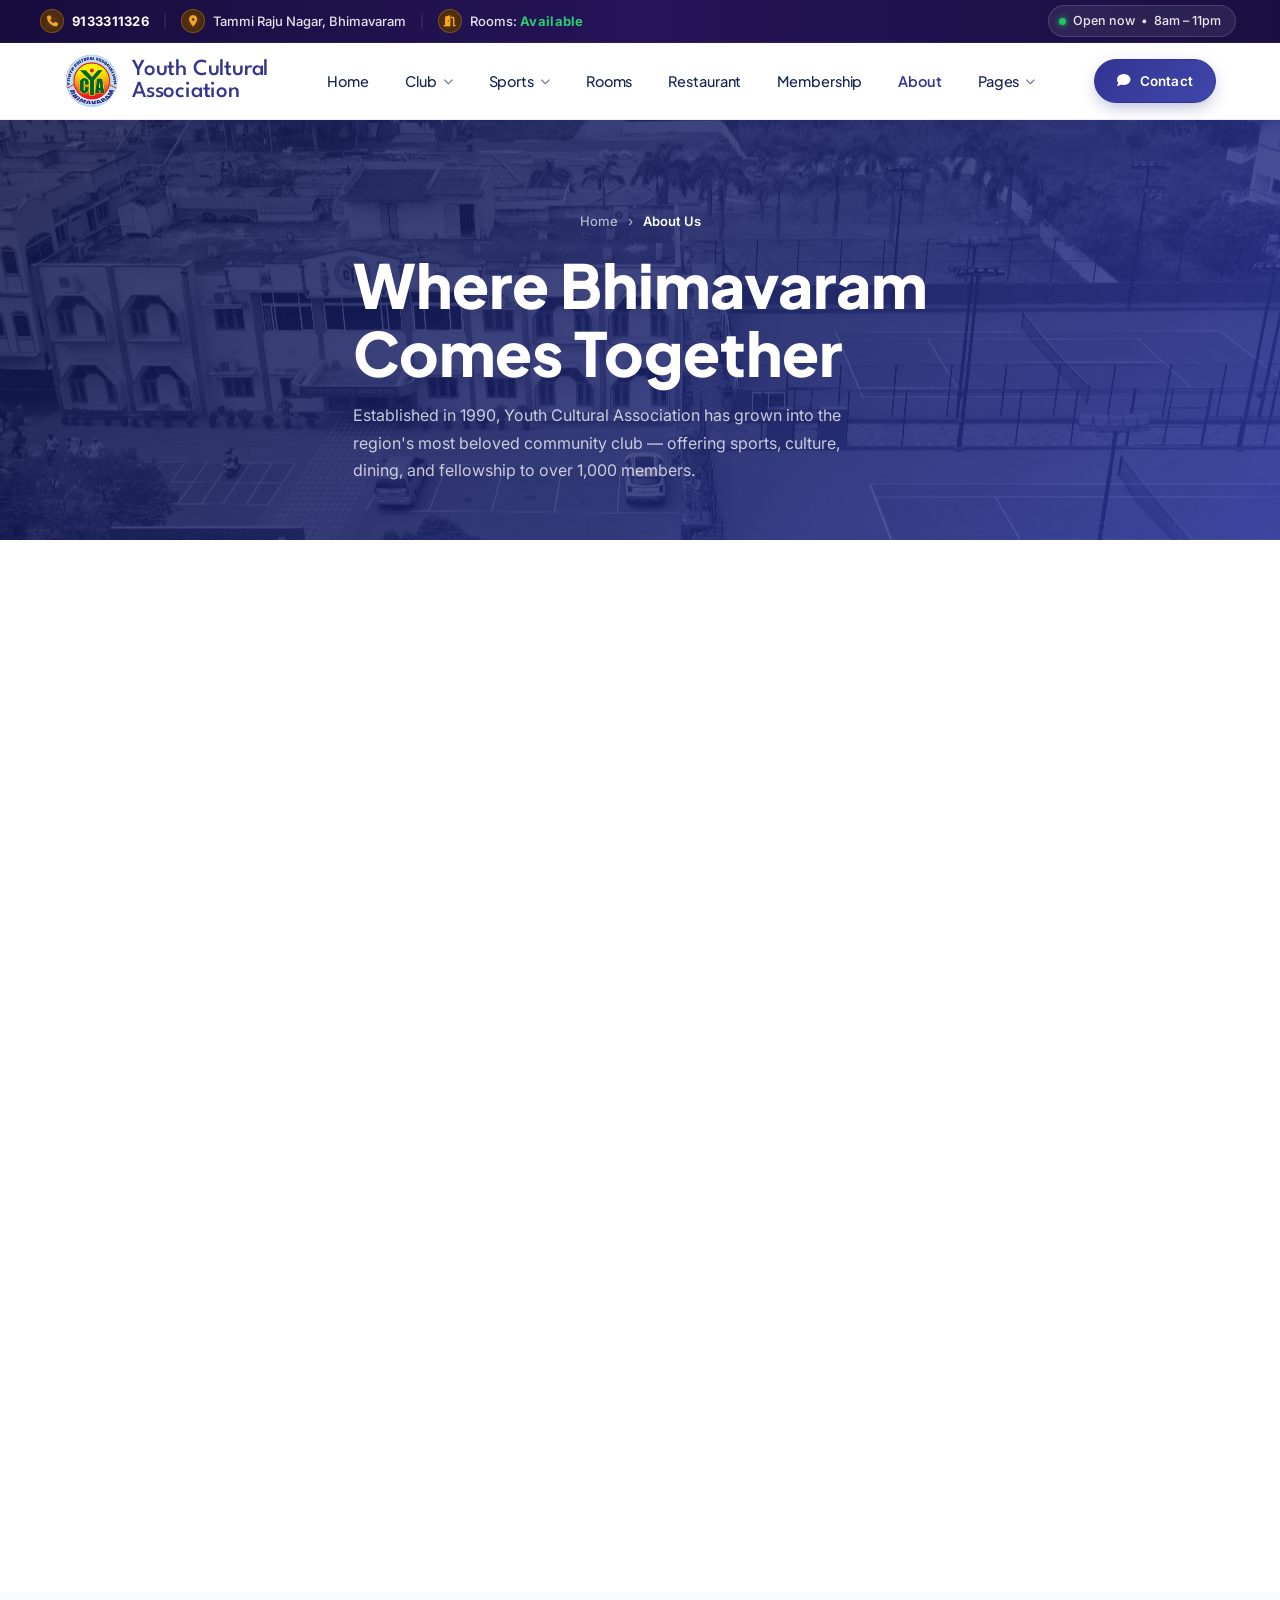
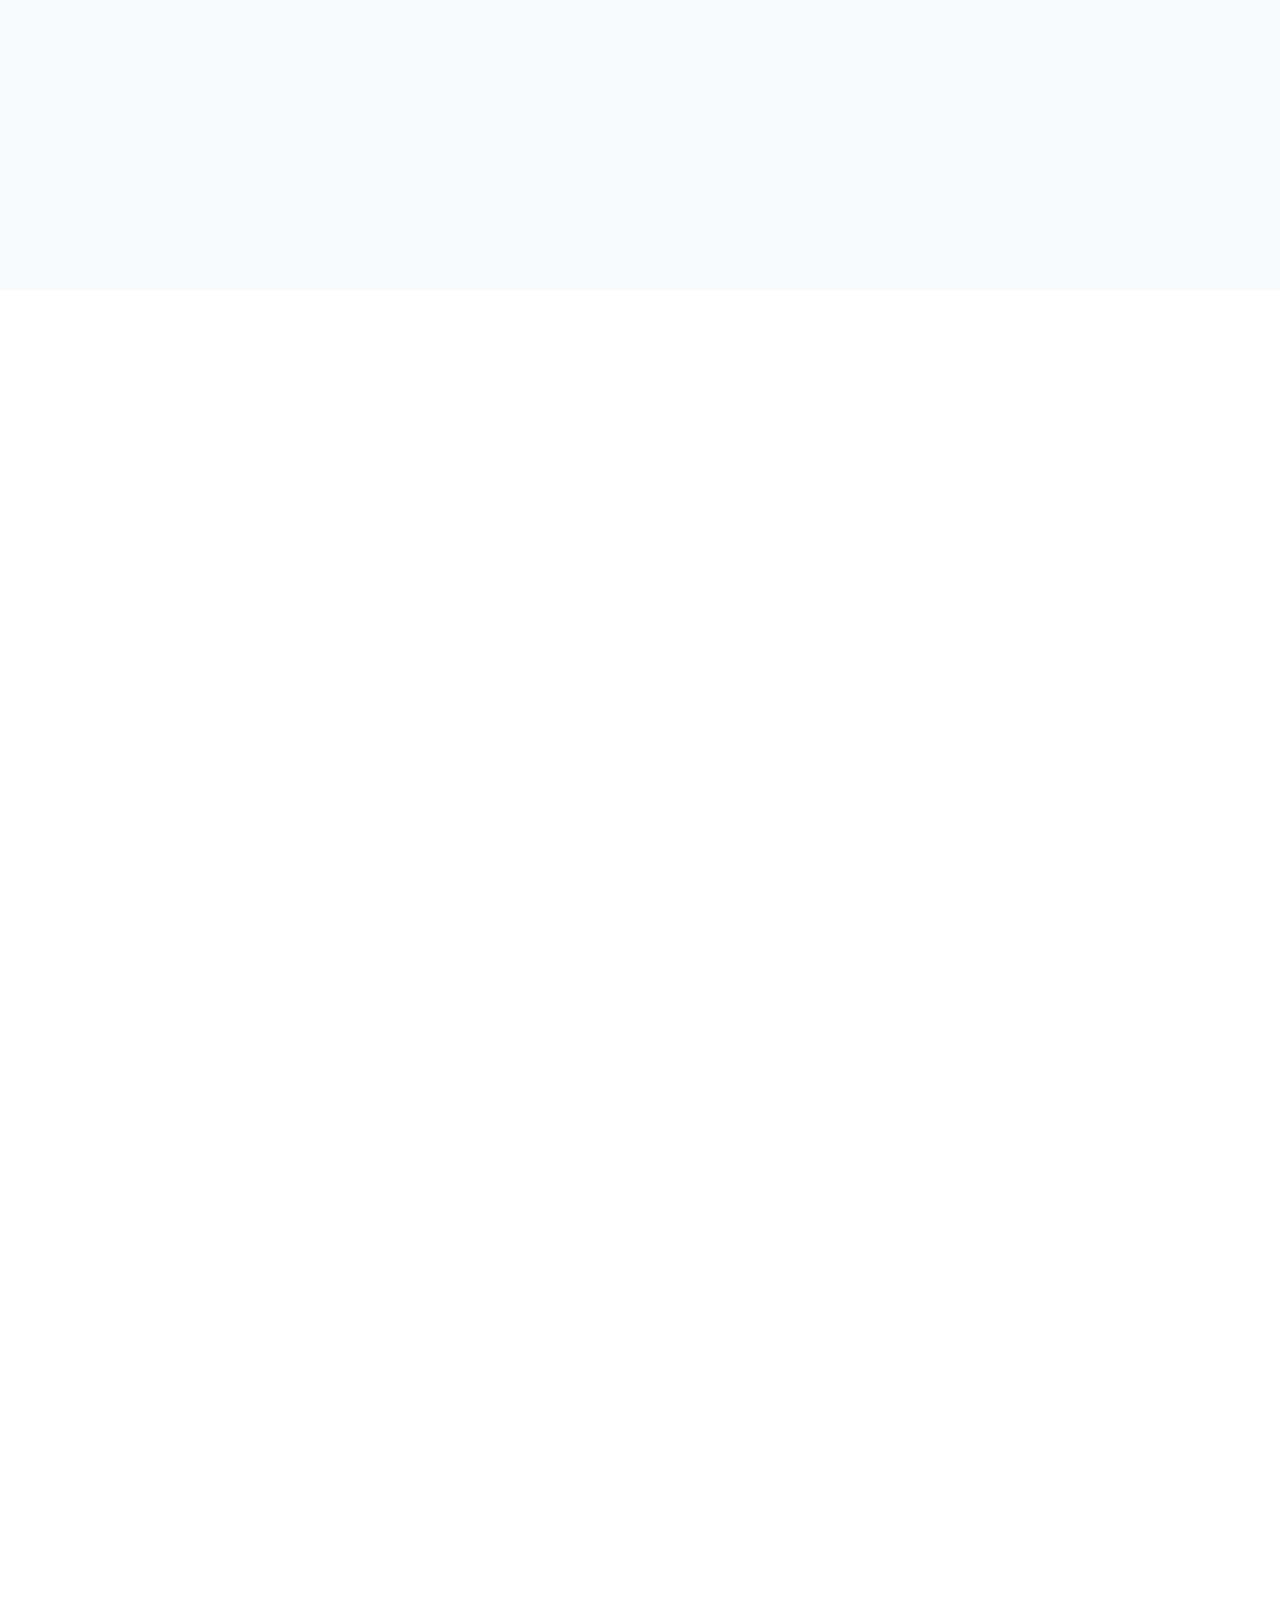
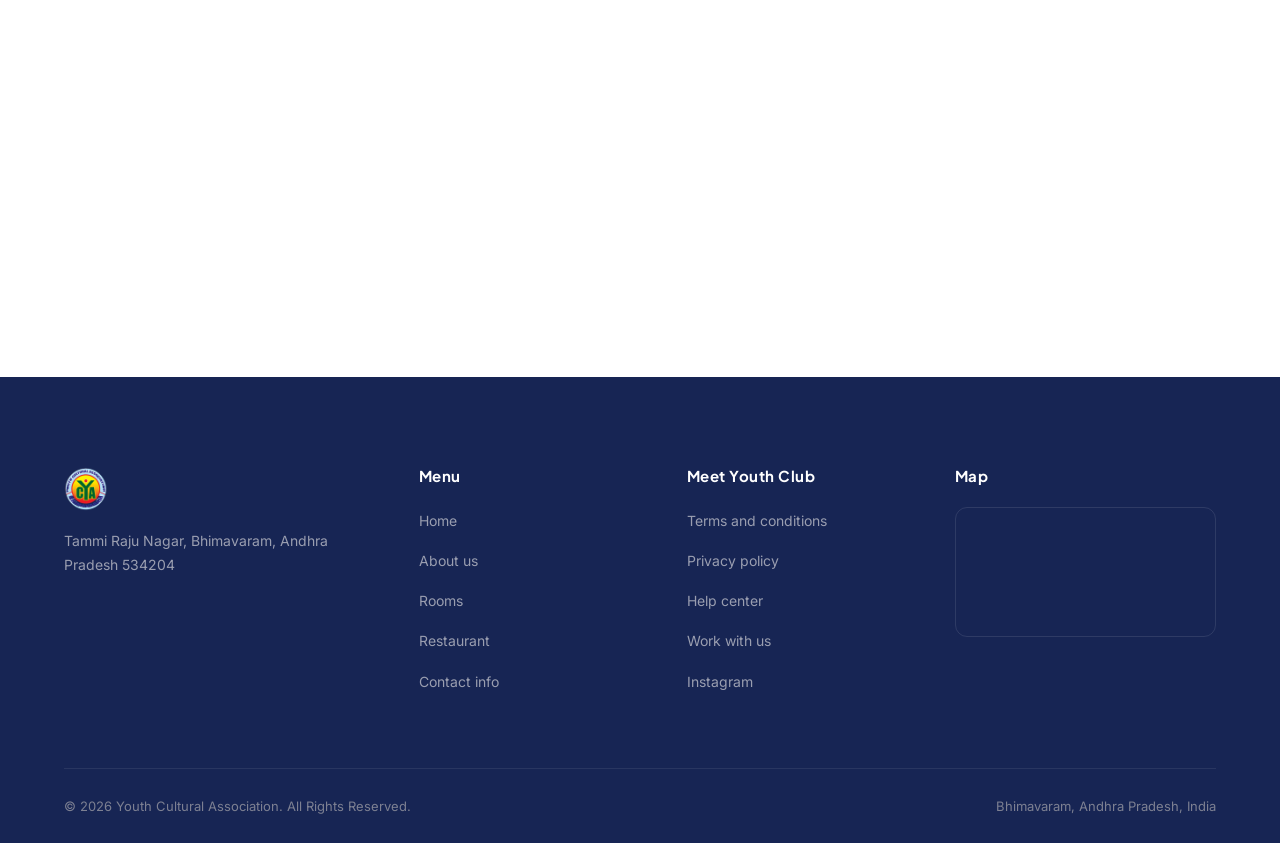
==== commit a6c33168: "navbar updated" ====
--- a/about.html
+++ b/about.html
@@ -308,9 +308,6 @@
         <span class="topbar-dot"></span>
         <span>Open now &nbsp;&bull;&nbsp; 8am &ndash; 11pm</span>
       </div>
-      <a href="https://www.facebook.com/" class="topbar-social-btn" aria-label="Facebook" target="_blank" rel="noopener"><i class="fa-brands fa-facebook-f"></i></a>
-      <a href="https://www.instagram.com/" class="topbar-social-btn" aria-label="Instagram" target="_blank" rel="noopener"><i class="fa-brands fa-instagram"></i></a>
-      <a href="https://wa.me/+917207080232" class="topbar-social-btn" aria-label="WhatsApp" target="_blank" rel="noopener"><i class="fa-regular fa-comment"></i></a>
     </div>
   </div>
 </div>
--- a/css/style.css
+++ b/css/style.css
@@ -93,6 +93,8 @@
 .container{ max-width:var(--container); margin:0 auto; padding:0 24px; }
 
 ::selection{ background:var(--primary); color:#fff; }
+
+
 
 /* focus visibility */
 a:focus-visible, button:focus-visible, input:focus-visible{
@@ -417,6 +419,7 @@
 }
 .dropdown-menu{
   position: absolute;
+<<<<<<< HEAD
   top: calc(100% + 12px);
   left: 50%;
   transform: translateX(-50%) translateY(8px) scale(0.97);
@@ -455,6 +458,44 @@
   visibility: visible;
   pointer-events: auto;
   transform: translateX(-50%) translateY(0) scale(1);
+=======
+  top: 100%;          /* flush against the li — zero gap */
+  left: 50%;
+  transform: translateX(-50%) translateY(6px);
+  background: #fff;
+  min-width: 200px;
+  padding: 10px 0;
+  border-radius: 10px;
+  box-shadow: 0 8px 32px rgba(20,30,70,.10);
+  border: 1px solid var(--border);
+  border-top: 3px solid var(--primary);
+  opacity: 0;
+  visibility: hidden;
+  pointer-events: none;
+  transition: opacity .22s ease, visibility .22s ease, transform .22s ease;
+}
+/* JS adds this class on mouseenter of the li — it is the single source of truth */
+.dropdown.is-open > .dropdown-menu{
+  opacity: 1;
+  visibility: visible;
+  pointer-events: auto;
+  transform: translateX(-50%) translateY(0);
+}
+.dropdown-menu a{
+  display: block;
+  padding: 10px 22px;
+  font-family: var(--font-body);
+  font-size: 13.5px;
+  color: var(--body);
+  font-weight: 500;
+  border-left: 3px solid transparent;
+  transition: border-color .18s ease, color .18s ease, background .18s ease;
+}
+.dropdown-menu a:hover{
+  background: var(--section-bg);
+  color: var(--primary);
+  border-left-color: var(--primary);
+>>>>>>> 8f02fb9729e15b5f7a90db336cb78ddc80411ab7
 }
 
 /* Dropdown Grid (for Sports / Multi-column boxes) */
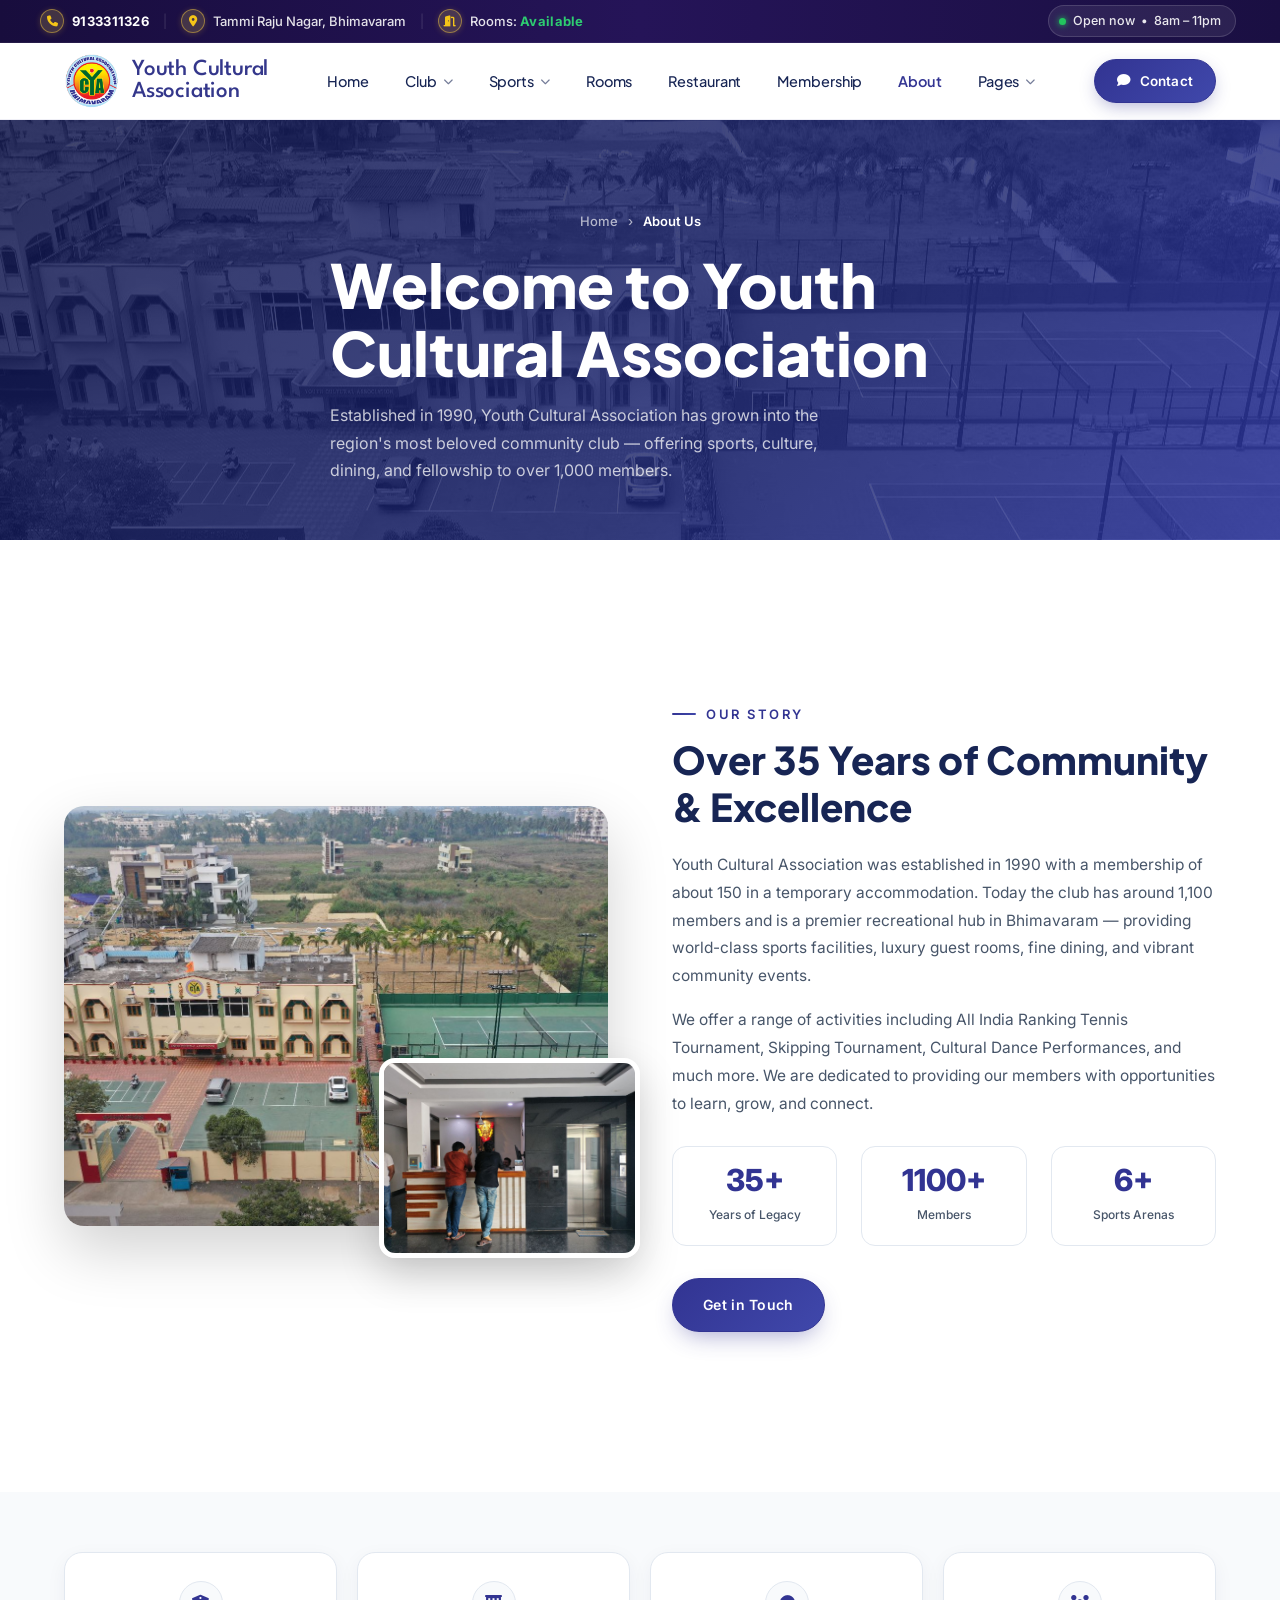
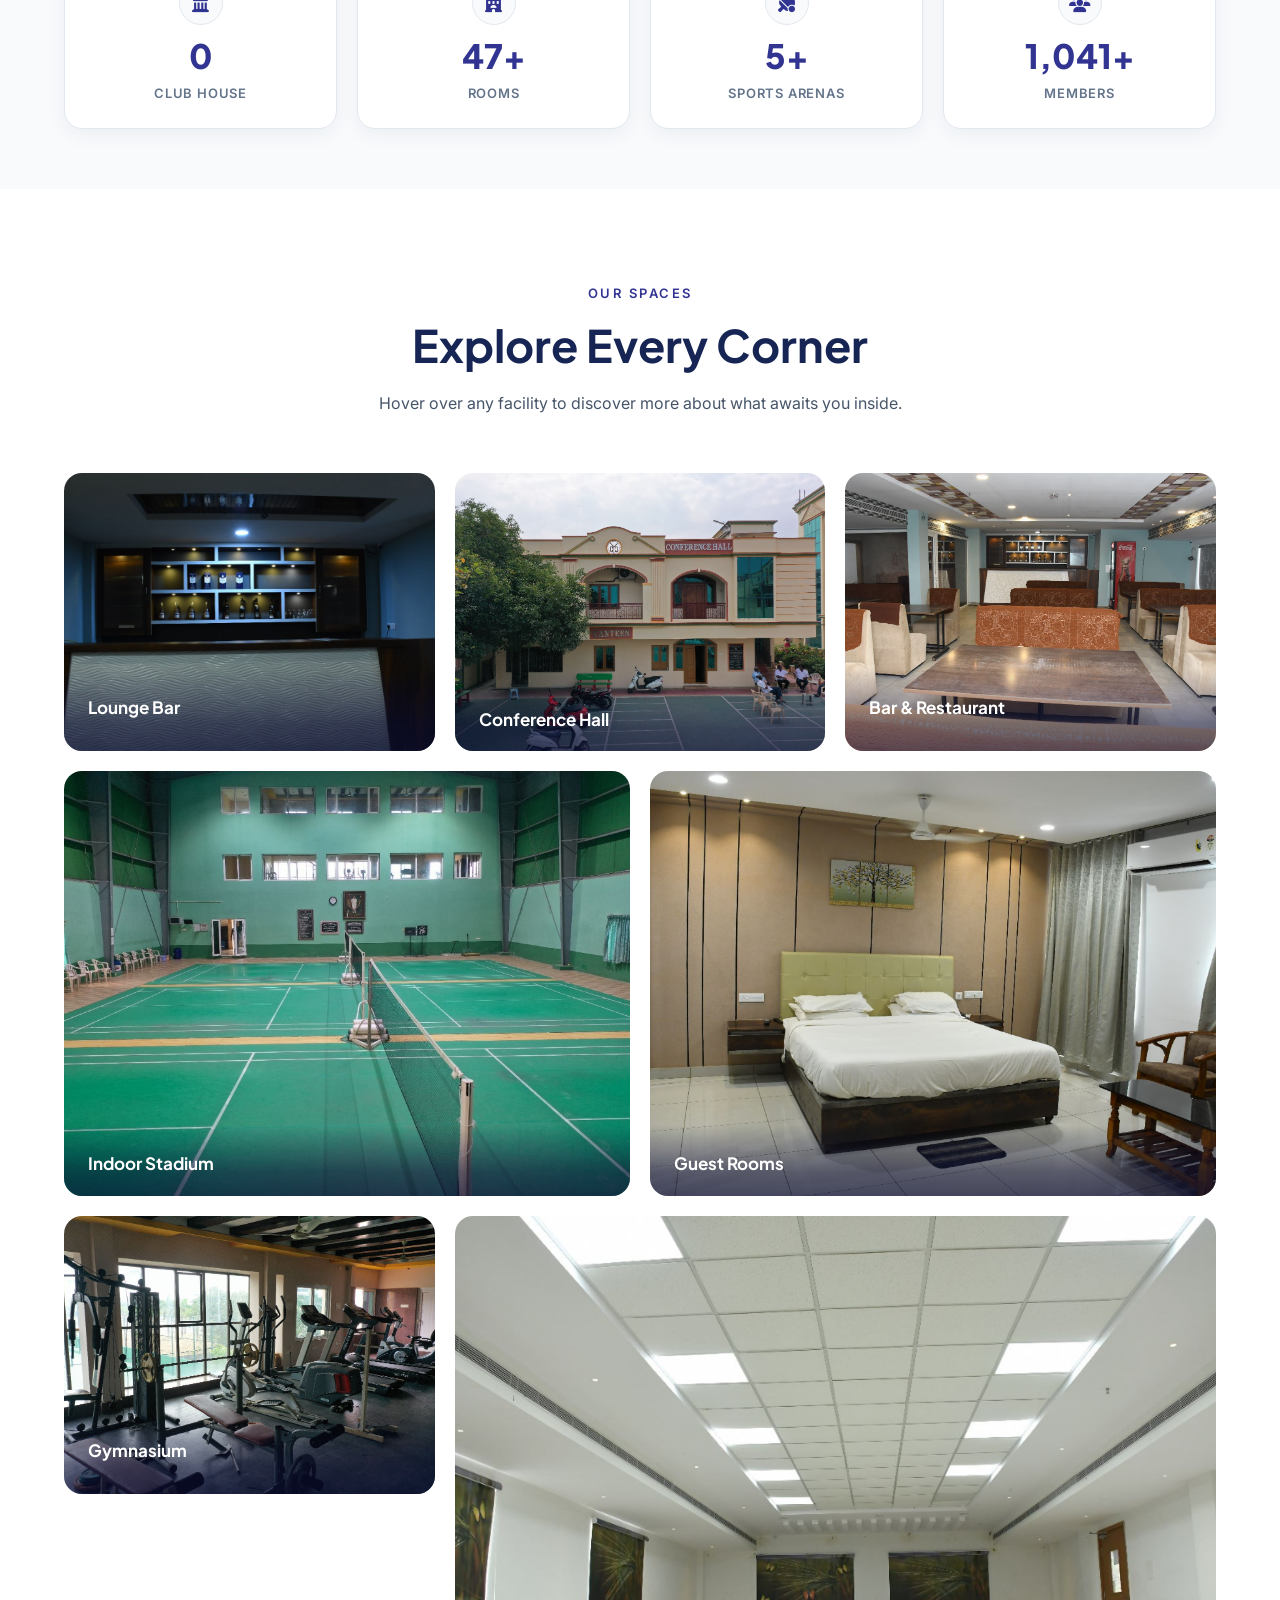
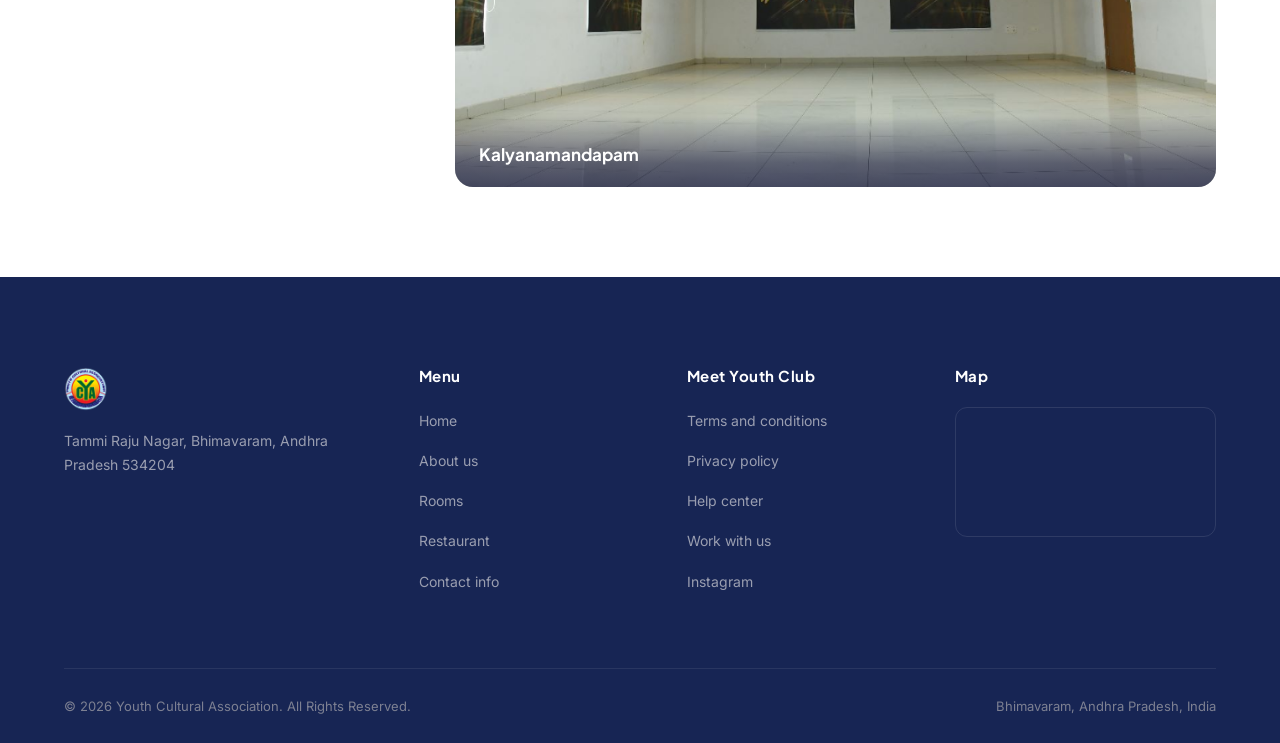
==== commit e88dedaa: "about page changed" ====
--- a/about.html
+++ b/about.html
@@ -405,7 +405,7 @@
   <div class="container">
     <div class="about-hero-content">
       <div class="breadcrumb"><a href="index.html">Home</a><span>›</span><span>About Us</span></div>
-      <h1>Where Bhimavaram<br>Comes Together</h1>
+      <h1>Welcome to Youth Cultural Association</h1>
       <p>Established in 1990, Youth Cultural Association has grown into the region's most beloved community club — offering sports, culture, dining, and fellowship to over 1,000 members.</p>
     </div>
   </div>
--- a/css/style.css
+++ b/css/style.css
@@ -203,19 +203,19 @@
   font-weight: 300;
   user-select: none;
 }
-/* Amber circular badge matching reference image */
+/* Light yellow circular badge */
 .topbar-icon-badge{
   display: inline-flex;
   align-items: center;
   justify-content: center;
   width: 24px; height: 24px;
   border-radius: 50%;
-  background: #4a2c14;
-  background: radial-gradient(circle, #613915 0%, #3d220e 100%);
-  border: 1px solid rgba(232, 160, 32, 0.35);
-  color: #f5a723;
+  background: rgba(255, 220, 90, 0.18);
+  border: 1px solid rgba(255, 210, 60, 0.45);
+  color: #F5C518;
   font-size: 11px;
   flex-shrink: 0;
+  box-shadow: 0 1px 6px rgba(255, 200, 50, 0.2);
 }
 .topbar-item{
   display: flex;
@@ -419,15 +419,15 @@
 }
 .dropdown-menu{
   position: absolute;
-<<<<<<< HEAD
-  top: calc(100% + 12px);
+  top: 100%;
   left: 50%;
   transform: translateX(-50%) translateY(8px) scale(0.97);
   background: rgba(255, 255, 255, 0.98);
   backdrop-filter: blur(20px);
   -webkit-backdrop-filter: blur(20px);
   min-width: 230px;
-  padding: 8px;
+  /* visual gap via padding-top so hover area is unbroken */
+  padding: 12px 8px 8px;
   border-radius: 18px;
   border: 1px solid rgba(50, 52, 146, 0.1);
   box-shadow: 0 24px 50px -12px rgba(24, 13, 61, 0.18), 0 0 0 1px rgba(255, 255, 255, 0.9) inset, 0 4px 16px rgba(50, 52, 146, 0.06);
@@ -436,6 +436,16 @@
   pointer-events: none;
   transition: opacity .22s cubic-bezier(0.16, 1, 0.3, 1), transform .22s cubic-bezier(0.16, 1, 0.3, 1), visibility .22s;
   z-index: 1050;
+}
+/* Transparent bridge fills the gap between nav link and dropdown */
+.dropdown-menu::after{
+  content: "";
+  position: absolute;
+  top: -20px;
+  left: 0;
+  right: 0;
+  height: 20px;
+  background: transparent;
 }
 /* Upward Arrow pointer for the box */
 .dropdown-menu::before{
@@ -453,49 +463,12 @@
 }
 /* Hover / Open state */
 .dropdown:hover .dropdown-menu,
-.dropdown.open .dropdown-menu{
+.dropdown.open .dropdown-menu,
+.dropdown.is-open > .dropdown-menu{
   opacity: 1;
   visibility: visible;
   pointer-events: auto;
   transform: translateX(-50%) translateY(0) scale(1);
-=======
-  top: 100%;          /* flush against the li — zero gap */
-  left: 50%;
-  transform: translateX(-50%) translateY(6px);
-  background: #fff;
-  min-width: 200px;
-  padding: 10px 0;
-  border-radius: 10px;
-  box-shadow: 0 8px 32px rgba(20,30,70,.10);
-  border: 1px solid var(--border);
-  border-top: 3px solid var(--primary);
-  opacity: 0;
-  visibility: hidden;
-  pointer-events: none;
-  transition: opacity .22s ease, visibility .22s ease, transform .22s ease;
-}
-/* JS adds this class on mouseenter of the li — it is the single source of truth */
-.dropdown.is-open > .dropdown-menu{
-  opacity: 1;
-  visibility: visible;
-  pointer-events: auto;
-  transform: translateX(-50%) translateY(0);
-}
-.dropdown-menu a{
-  display: block;
-  padding: 10px 22px;
-  font-family: var(--font-body);
-  font-size: 13.5px;
-  color: var(--body);
-  font-weight: 500;
-  border-left: 3px solid transparent;
-  transition: border-color .18s ease, color .18s ease, background .18s ease;
-}
-.dropdown-menu a:hover{
-  background: var(--section-bg);
-  color: var(--primary);
-  border-left-color: var(--primary);
->>>>>>> 8f02fb9729e15b5f7a90db336cb78ddc80411ab7
 }
 
 /* Dropdown Grid (for Sports / Multi-column boxes) */
@@ -882,24 +855,44 @@
 @keyframes heroUp{ to{ opacity:1; transform:translateY(0); } }
 
 .hero-arrows{
-  position:absolute; z-index:6;
-  bottom:40px; right:40px;
-  display:flex; gap:10px;
+  position: absolute;
+  z-index: 6;
+  top: 50%;
+  left: 0;
+  right: 0;
+  transform: translateY(-50%);
+  display: flex;
+  justify-content: space-between;
+  padding: 0 32px;
+  pointer-events: none;
 }
 .hero-arrow{
-  width:46px; height:46px;
-  border-radius:50%;
-  background:rgba(255,255,255,.14);
-  border:1px solid rgba(255,255,255,.4);
-  color:#fff;
-  display:flex; align-items:center; justify-content:center;
-  cursor:pointer;
-  backdrop-filter:blur(6px);
-  -webkit-backdrop-filter:blur(6px);
-  transition:all .3s ease;
-  font-size:16px;
-}
-.hero-arrow:hover{ background:var(--primary); border-color:var(--primary); }
+  pointer-events: auto;
+  width: 50px;
+  height: 50px;
+  border-radius: 50%;
+  background: rgba(255, 255, 255, 0.18);
+  border: 1px solid rgba(255, 255, 255, 0.45);
+  color: #fff;
+  display: flex;
+  align-items: center;
+  justify-content: center;
+  cursor: pointer;
+  backdrop-filter: blur(8px);
+  -webkit-backdrop-filter: blur(8px);
+  transition: all .25s cubic-bezier(0.16, 1, 0.3, 1);
+  font-size: 17px;
+  box-shadow: 0 8px 24px rgba(0, 0, 0, 0.2);
+}
+.hero-arrow:hover{
+  background: var(--primary);
+  border-color: var(--primary);
+  transform: scale(1.08);
+  box-shadow: 0 10px 28px rgba(50, 52, 146, 0.4);
+}
+.hero-arrow:active{
+  transform: scale(0.95);
+}
 
 .hero-dots{
   position:absolute; z-index:6;
@@ -941,12 +934,11 @@
     margin-bottom:22px;
   }
   .hero-arrows{
-    bottom:20px; right:16px;
-    gap:8px;
+    padding: 0 12px;
   }
   .hero-arrow{
-    width:38px; height:38px;
-    font-size:13px;
+    width:40px; height:40px;
+    font-size:14px;
   }
   .hero-dots{
     bottom:28px; left:20px; right:auto;
@@ -961,7 +953,7 @@
 .amenities{
   position:relative; z-index:15;
   background:transparent;
-  padding-top:60px;
+  padding-top:50px;
 }
 .amenities-grid{
   display:grid;
@@ -969,54 +961,61 @@
   gap:24px;
 }
 .amenity-card{
-  background:#F0F9FA;
-  border-radius:14px;
-  padding:32px 20px 28px;
+  background:#ffffff;
+  border-radius:20px;
+  padding:36px 24px 30px;
   text-align:center;
-  border:1.5px solid rgba(190, 227, 233, 0.7);
-  box-shadow:0 4px 16px rgba(30, 70, 90, 0.04);
-  transition:transform .3s ease, box-shadow .3s ease, border-color .3s ease;
+  border:1px solid #E2E8F0;
+  box-shadow:0 6px 24px rgba(24, 13, 61, 0.05);
+  transition:all .28s cubic-bezier(0.16, 1, 0.3, 1);
 }
 .amenity-card:hover{
   transform:translateY(-6px);
-  box-shadow:0 12px 28px rgba(30, 70, 90, 0.09);
-  border-color:rgba(140, 205, 215, 0.95);
+  box-shadow:0 18px 36px -6px rgba(50, 52, 146, 0.12);
+  border-color:rgba(50, 52, 146, 0.28);
 }
 .amenity-icon{
-  width:54px; height:54px;
-  margin:0 auto 16px;
-  border-radius:50%;
-  background:#ffffff;
-  border:1.5px solid #8292ab;
-  box-shadow:0 0 0 3px rgba(130, 146, 171, 0.18);
+  width:64px; height:64px;
+  margin:0 auto 18px;
+  border-radius:18px;
+  background:rgba(50, 52, 146, 0.07);
+  border:1px solid rgba(50, 52, 146, 0.14);
   display:flex; align-items:center; justify-content:center;
-  color:#434e6d;
-  font-size:20px;
-  transition:all .3s ease;
+  color:var(--primary);
+  font-size:26px;
+  transition:all .28s cubic-bezier(0.16, 1, 0.3, 1);
 }
 .amenity-card:hover .amenity-icon{
+  background:var(--primary);
+  color:#ffffff;
   border-color:var(--primary);
-  color:var(--primary);
-  box-shadow:0 0 0 4px rgba(50, 52, 146, 0.15);
-  transform:scale(1.06);
+  transform:scale(1.08);
+  box-shadow:0 8px 20px rgba(50, 52, 146, 0.28);
 }
 .amenity-card h4{
   font-family:var(--font-heading);
-  font-size:15.5px;
+  font-size:17.5px;
   font-weight:700;
-  color:#242c44;
+  color:var(--heading);
   letter-spacing:-0.2px;
+  margin:0 0 6px 0;
+}
+.amenity-card p{
+  font-size:13.5px;
+  color:var(--muted);
   margin:0;
+  line-height:1.45;
 }
 @media(max-width:767px){
   .amenities-grid{ grid-template-columns:repeat(2,1fr); gap:14px; }
-  .amenity-card{ padding:24px 14px 20px; border-radius:12px; }
-  .amenity-icon{ width:46px; height:46px; font-size:17px; margin-bottom:12px; }
-  .amenity-card h4{ font-size:14px; }
+  .amenity-card{ padding:24px 16px 20px; border-radius:16px; }
+  .amenity-icon{ width:50px; height:50px; font-size:20px; margin-bottom:12px; border-radius:14px; }
+  .amenity-card h4{ font-size:15px; margin-bottom:4px; }
+  .amenity-card p{ font-size:12px; }
 }
 
 /* ---------- Sections generic ---------- */
-section{ padding:120px 0; }
+section{ padding:70px 0; }
 .section-alt{ background:var(--section-bg); }
 .section-head{ max-width:640px; margin-bottom:56px; }
 .section-head.center{ margin-left:auto; margin-right:auto; text-align:center; }
@@ -1456,7 +1455,7 @@
 
 @media(max-width:767px){
   .container{ padding:0 18px; }
-  section{ padding:55px 0; }
+  section{ padding:40px 0; }
   .section-head{ margin-bottom:34px; }
   .section-head h2{ font-size:clamp(1.65rem, 5.8vw, 2.2rem) !important; }
   .section-head p{ font-size:14.5px; }
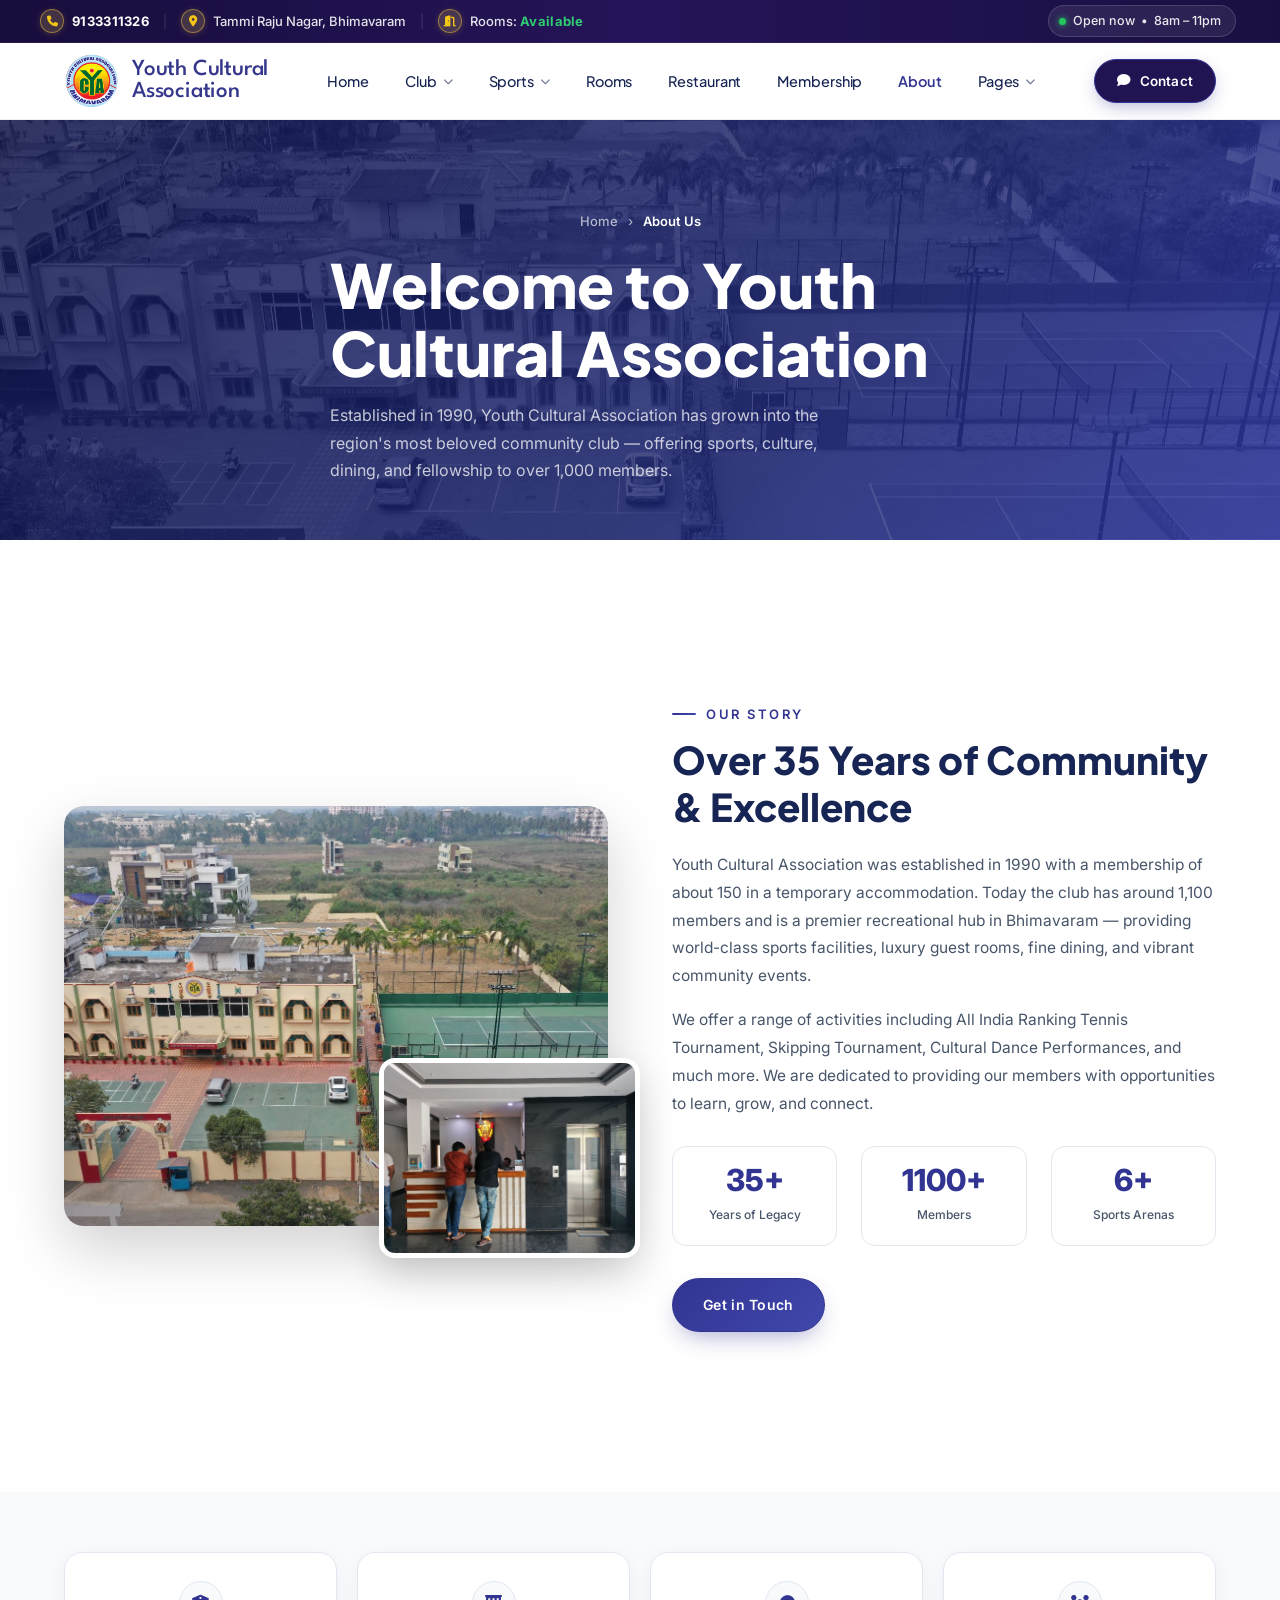
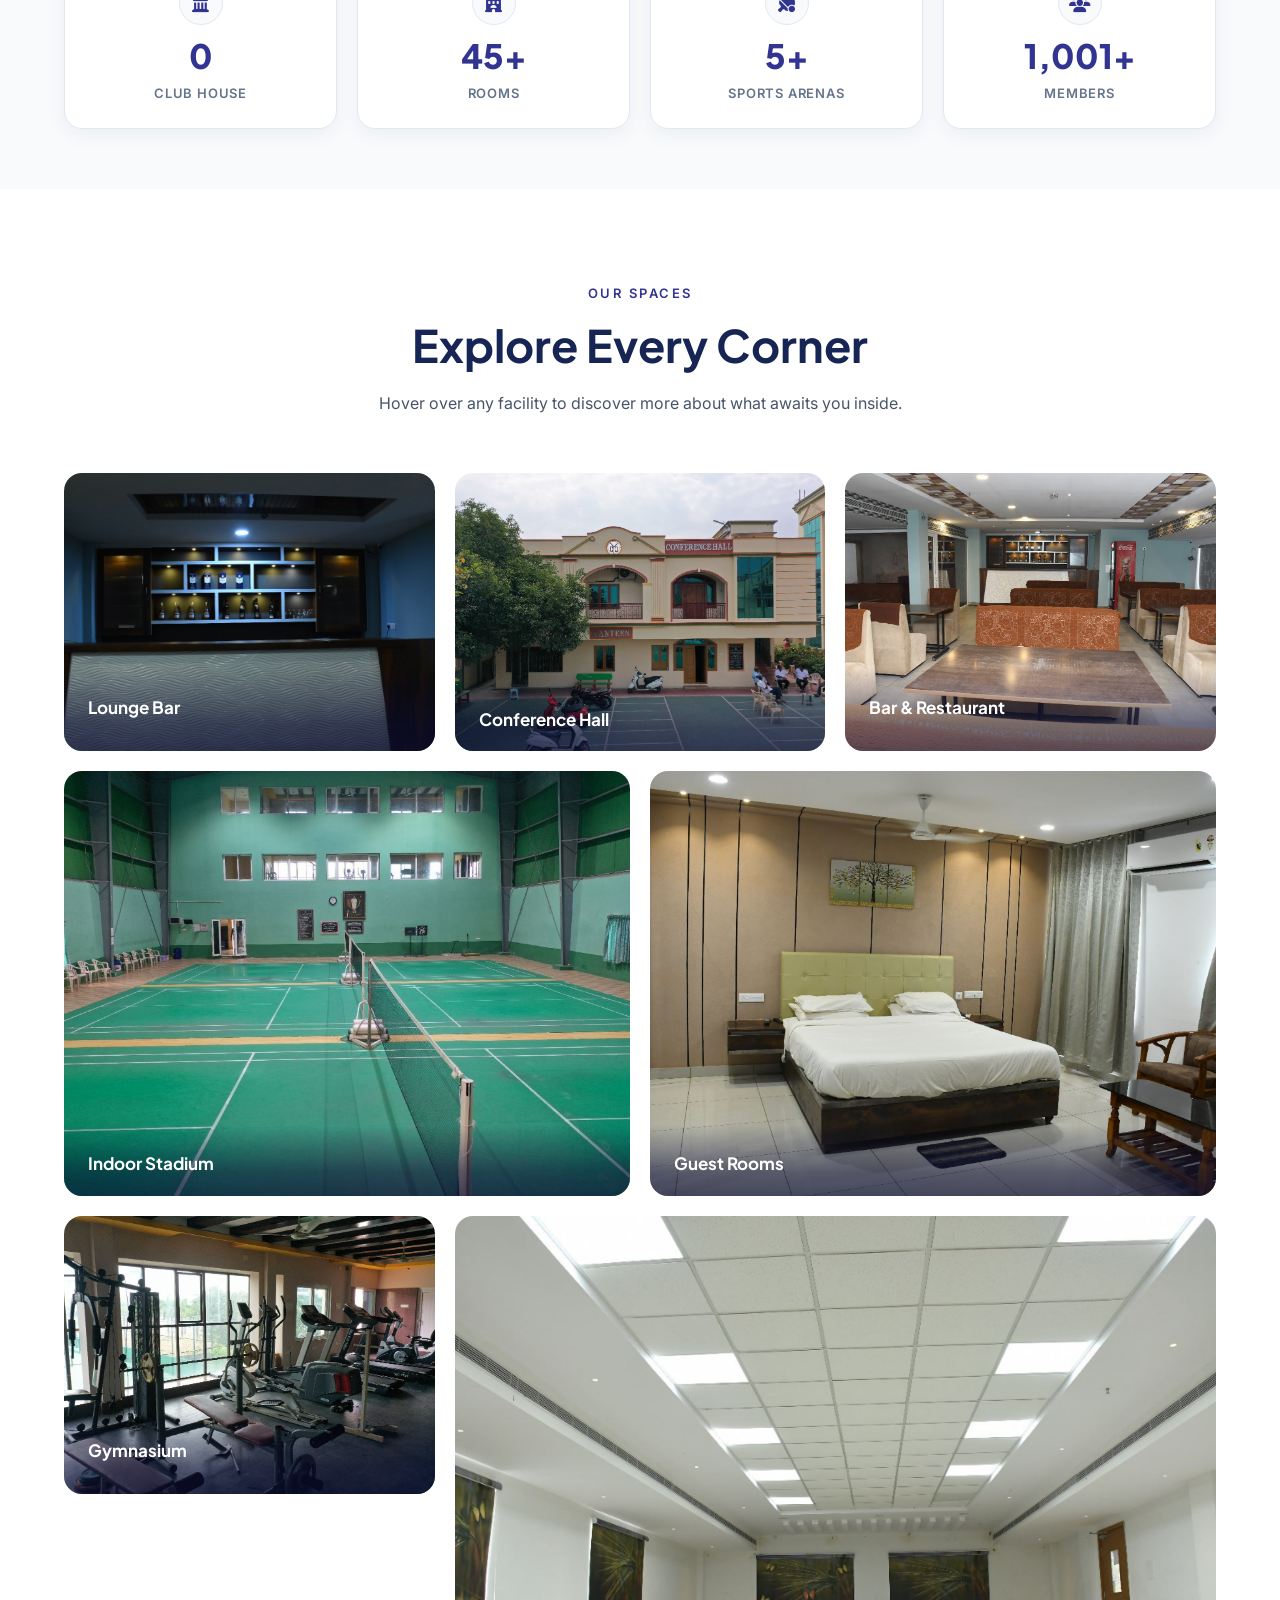
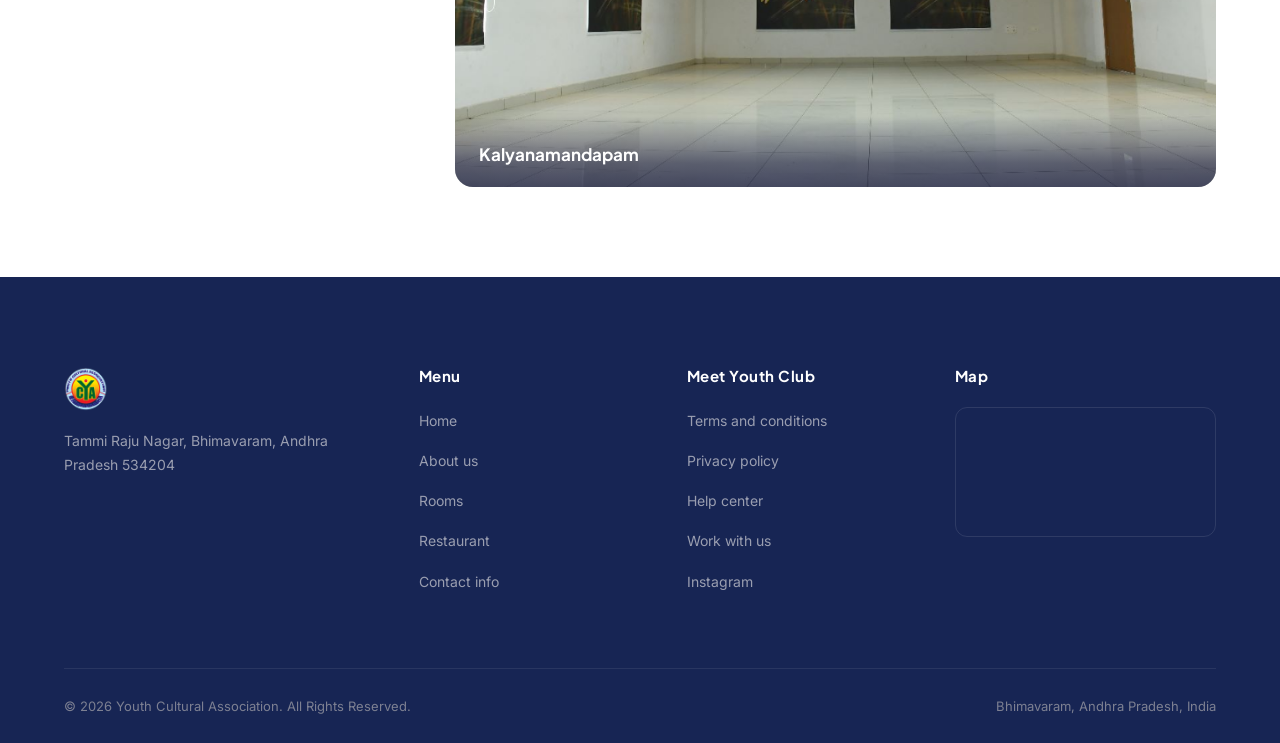
==== commit acc9404f: "Create enhanced Membership page with clean category cards, privileges, and Secretariat helpdesk" ====
--- a/about.html
+++ b/about.html
@@ -368,7 +368,7 @@
         </li>
         <li><a href="rooms.html">Rooms</a></li>
         <li><a href="restaurant.html">Restaurant</a></li>
-        <li><a href="#">Membership</a></li>
+        <li><a href="membership.html">Membership</a></li>
         <li class="active"><a href="about.html">About</a></li>
         <li class="dropdown"><a href="#">Pages <i class="fa-solid fa-chevron-down nav-arrow"></i></a>
           <div class="dropdown-menu">
--- a/css/style.css
+++ b/css/style.css
@@ -559,10 +559,12 @@
   padding: 10px 22px;
   font-size: 13.5px;
   font-weight: 600;
+  background: #221352;
   box-shadow: 0 6px 18px -4px rgba(50, 52, 146, 0.4);
   letter-spacing: 0.2px;
 }
 .nav-book:hover{
+  background: #221352;
   box-shadow: 0 10px 24px -4px rgba(50, 52, 146, 0.55);
 }
 
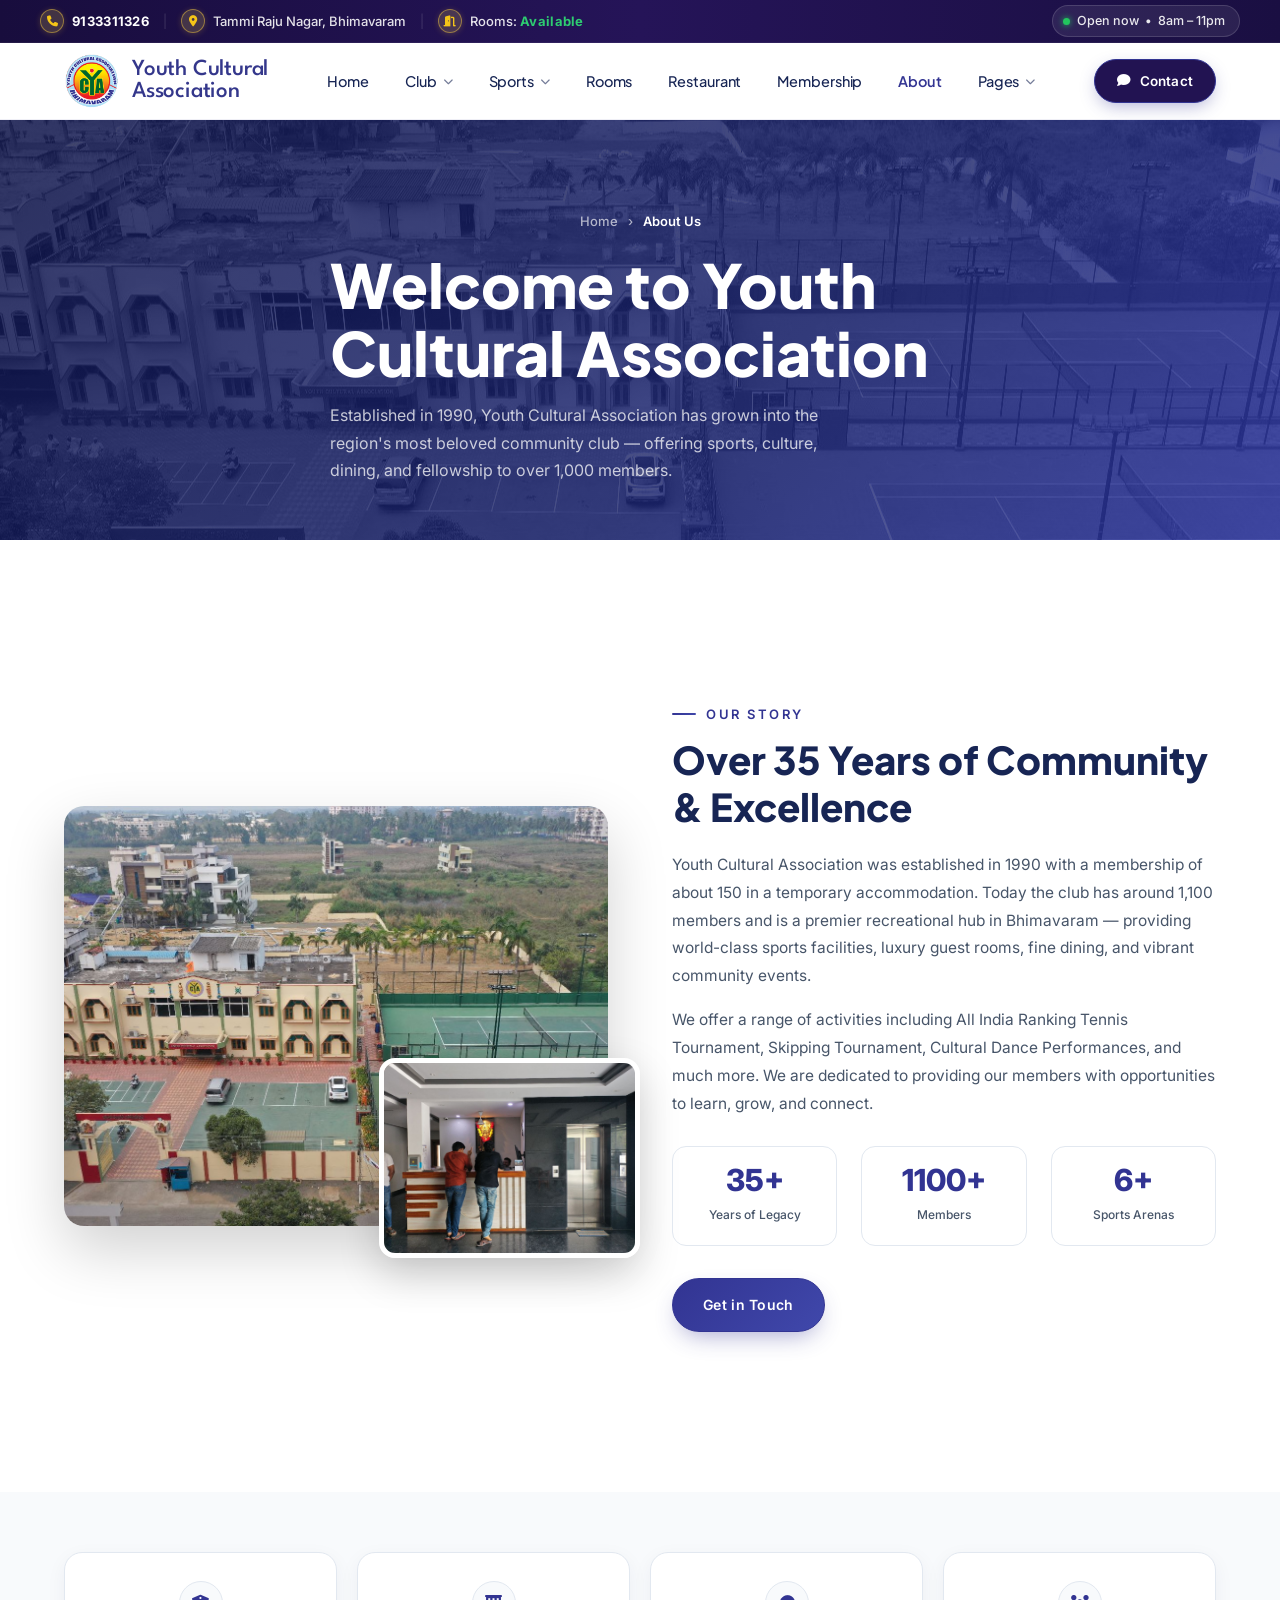
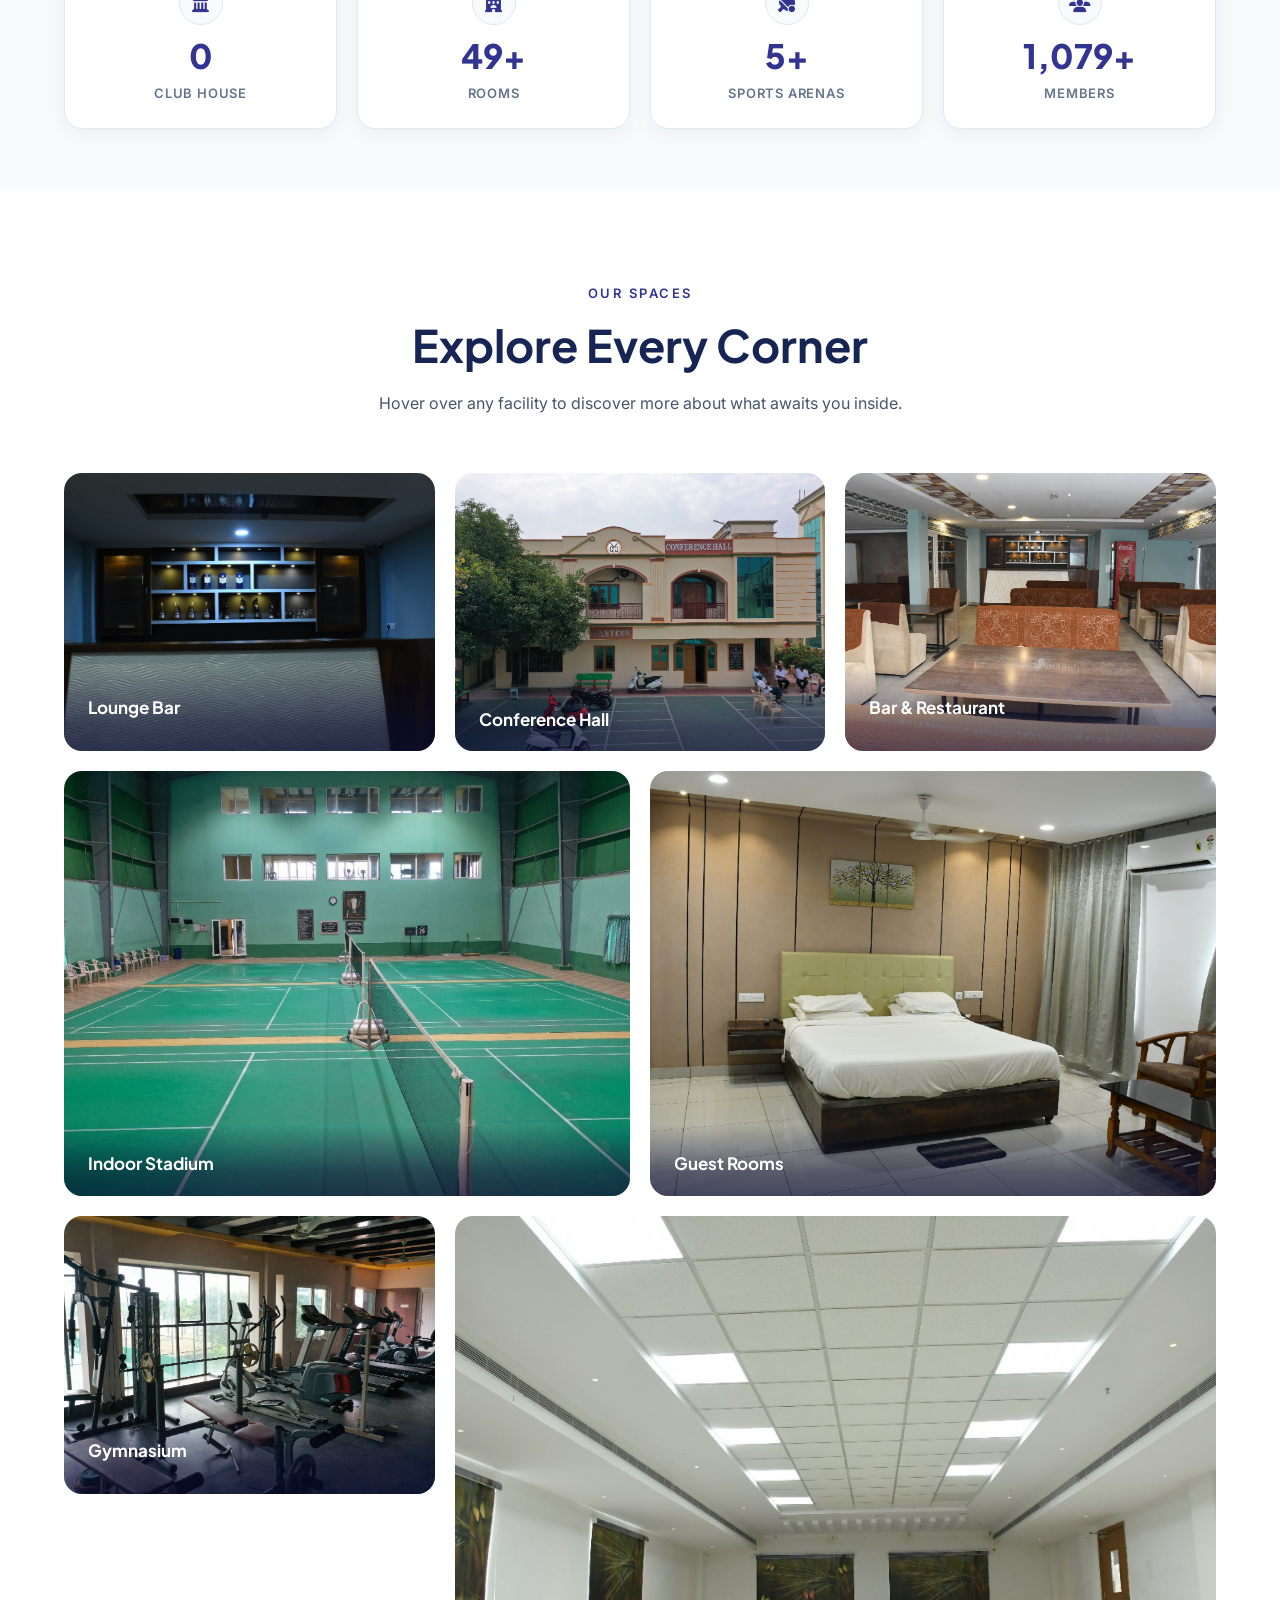
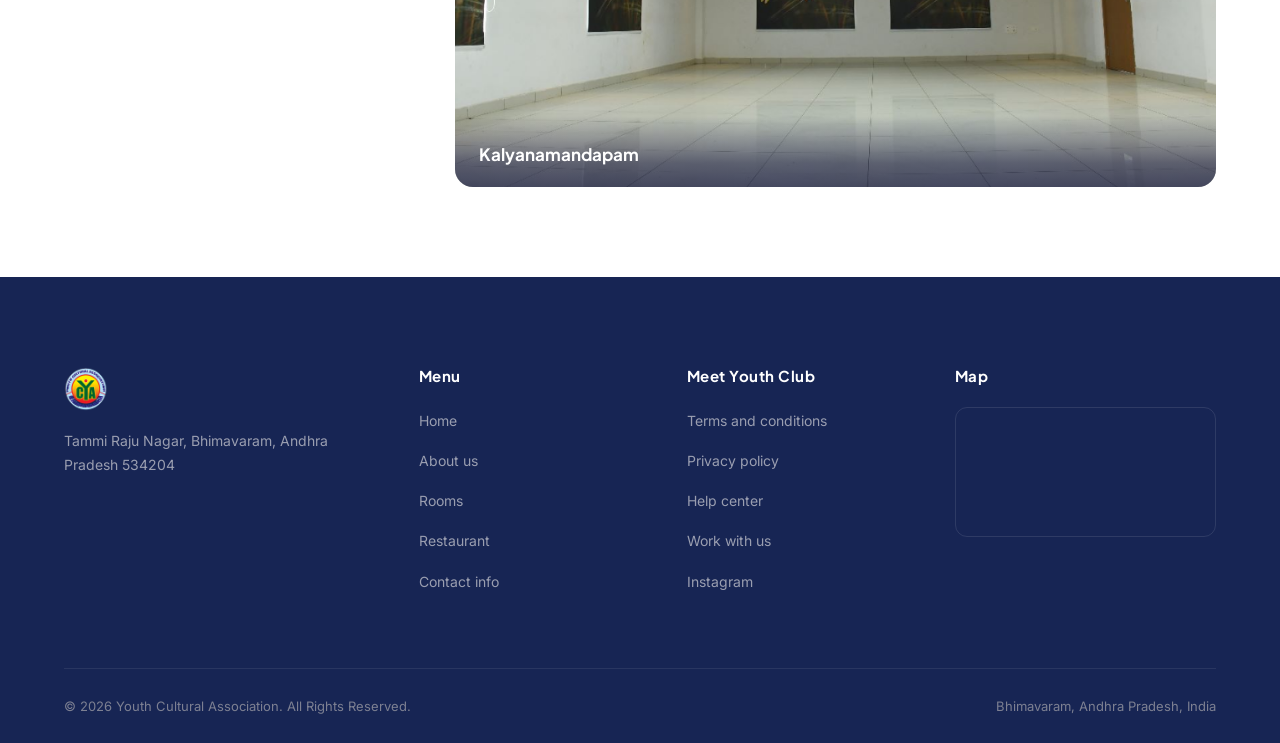
==== commit a2452e8d: "Gallery page Created & Updated" ====
--- a/about.html
+++ b/about.html
@@ -1,4 +1,4 @@
-<!DOCTYPE html>
+﻿<!DOCTYPE html>
 <html lang="en">
 <head>
 <meta charset="UTF-8">
@@ -372,7 +372,7 @@
         <li class="active"><a href="about.html">About</a></li>
         <li class="dropdown"><a href="#">Pages <i class="fa-solid fa-chevron-down nav-arrow"></i></a>
           <div class="dropdown-menu">
-            <a href="#">
+            <a href="gallery.html">
               <span class="dropdown-icon"><i class="fa-solid fa-images"></i></span>
               <span class="dropdown-text"><span class="dropdown-title">Gallery</span></span>
             </a>
--- a/css/style.css
+++ b/css/style.css
@@ -252,7 +252,6 @@
   border: 1px solid rgba(255,255,255,.14);
   border-radius: var(--radius-pill);
   padding: 4px 14px 4px 10px;
-  margin-right: 4px;
 }
 .topbar-dot{
   width: 7px; height: 7px;
@@ -263,22 +262,7 @@
   display: inline-block;
 }
 .topbar-social-btn{
-  display: inline-flex;
-  align-items: center;
-  justify-content: center;
-  width: 28px; height: 28px;
-  border-radius: 50%;
-  background: rgba(255,255,255,.08);
-  border: 1px solid rgba(255,255,255,.14);
-  color: rgba(255,255,255,.8);
-  text-decoration: none;
-  font-size: 12px;
-  transition: all .2s ease;
-}
-.topbar-social-btn:hover{
-  color: #fff;
-  background: rgba(255,255,255,.2);
-  border-color: rgba(255,255,255,.3);
+  display: none;
 }
 
 /* ---------- Navbar ---------- */
@@ -461,14 +445,16 @@
   border-left: 1px solid rgba(50, 52, 146, 0.1);
   border-radius: 2px 0 0 0;
 }
-/* Hover / Open state */
-.dropdown:hover .dropdown-menu,
-.dropdown.open .dropdown-menu,
-.dropdown.is-open > .dropdown-menu{
-  opacity: 1;
-  visibility: visible;
-  pointer-events: auto;
-  transform: translateX(-50%) translateY(0) scale(1);
+/* Desktop Hover / Open state */
+@media (min-width: 992px) {
+  .dropdown:hover .dropdown-menu,
+  .dropdown.open .dropdown-menu,
+  .dropdown.is-open > .dropdown-menu{
+    opacity: 1;
+    visibility: visible;
+    pointer-events: auto;
+    transform: translateX(-50%) translateY(0) scale(1);
+  }
 }
 
 /* Dropdown Grid (for Sports / Multi-column boxes) */
@@ -723,16 +709,18 @@
     visibility: visible;
     transform: none !important;
     box-shadow: none;
-    border: none;
-    background: rgba(50, 52, 146, 0.03);
-    border-radius: 12px;
+    border: 1px solid rgba(50, 52, 146, 0.08);
+    background: #F8FAFC;
+    border-radius: 14px;
     display: none;
-    padding: 6px;
-    margin: 4px 0 6px 0;
+    padding: 8px 6px;
+    margin: 6px 0 8px 0;
     min-width: unset;
   }
-  .dropdown-menu::before{
-    display: none;
+  .dropdown-menu::before,
+  .dropdown-menu::after{
+    display: none !important;
+    content: none !important;
   }
   .dropdown-menu.dropdown-grid{
     grid-template-columns: 1fr;
@@ -741,15 +729,18 @@
   .dropdown.open .dropdown-menu{
     display: flex;
     flex-direction: column;
-    gap: 2px;
+    gap: 3px;
   }
   .dropdown-menu a{
-    padding: 8px 10px;
-    font-size: 13.5px;
-    border-radius: 8px;
-  }
-  .dropdown-menu a:hover{
+    padding: 9px 12px;
+    font-size: 14px;
+    border-radius: 10px;
+    color: var(--heading);
+  }
+  .dropdown-menu a:hover,
+  .dropdown-menu a:active{
     background: rgba(50, 52, 146, 0.08);
+    color: var(--primary);
   }
   .nav-toggle{
     display: flex;
@@ -807,6 +798,7 @@
   overflow:hidden;
   background:var(--heading);
 }
+
 .hero-slide{
   position:absolute; inset:0;
   opacity:0;
@@ -1315,18 +1307,333 @@
 .breadcrumb a{ color:var(--primary); }
 .breadcrumb span{ color:var(--muted); }
 
-/* ---------- Restaurant menu ---------- */
-.menu-grid{
-  display:grid; grid-template-columns:1fr 1fr; gap:40px 60px;
-}
-.menu-item{ display:flex; gap:20px; padding-bottom:24px; border-bottom:1px dashed var(--border); }
-.menu-item img{ width:78px; height:78px; border-radius:var(--radius-small); object-fit:cover; flex-shrink:0; }
-.menu-item-body{ flex:1; display:flex; flex-direction:column; }
-.menu-item-top{ display:flex; justify-content:space-between; gap:10px; }
-.menu-item-top h4{ font-family:var(--font-heading); font-size:16.5px; color:var(--heading); }
-.menu-item-top .price{ color:var(--primary); font-weight:600; white-space:nowrap; }
-.menu-item p{ font-size:14px; margin-top:8px; color:var(--body); }
-@media(max-width:767px){ .menu-grid{ grid-template-columns:1fr; } }
+/* ---------- Restaurant Menu Slider ---------- */
+.restaurant-menu-section{
+  position: relative;
+  overflow: hidden;
+  padding: 80px 0 90px;
+}
+.menu-slider-wrap{
+  position: relative;
+  margin: 20px auto 0;
+  display: flex;
+  align-items: center;
+  max-width: 100%;
+}
+.menu-viewport{
+  width: 100%;
+  overflow-x: auto;
+  overflow-y: hidden;
+  scroll-behavior: smooth;
+  scroll-snap-type: x mandatory;
+  -webkit-overflow-scrolling: touch;
+  scrollbar-width: none;
+  -ms-overflow-style: none;
+  padding: 18px 8px 24px;
+}
+.menu-viewport::-webkit-scrollbar{
+  display: none;
+}
+.menu-track{
+  display: flex;
+  flex-wrap: nowrap;
+  gap: 28px;
+}
+.menu-item{
+  flex: 0 0 340px;
+  max-width: 360px;
+  background: var(--card);
+  border: 1px solid var(--border);
+  border-radius: var(--radius-card);
+  padding: 14px 14px 22px;
+  display: flex;
+  flex-direction: column;
+  gap: 16px;
+  box-shadow: 0 6px 20px rgba(23, 37, 84, 0.05);
+  transition: transform 0.35s var(--ease), box-shadow 0.35s var(--ease), border-color 0.35s var(--ease);
+  scroll-snap-align: start;
+  user-select: none;
+}
+.menu-item:hover{
+  transform: translateY(-6px);
+  box-shadow: 0 16px 36px rgba(23, 37, 84, 0.1);
+  border-color: rgba(50, 52, 146, 0.25);
+}
+.menu-item-media{
+  position: relative;
+  width: 100%;
+  height: 220px;
+  border-radius: 14px;
+  overflow: hidden;
+  background: #f1f5f9;
+}
+.menu-item-media img{
+  width: 100%;
+  height: 100%;
+  object-fit: cover;
+  transition: transform 0.6s var(--ease);
+}
+.menu-item:hover .menu-item-media img{
+  transform: scale(1.07);
+}
+.menu-item-badge{
+  position: absolute;
+  top: 12px;
+  left: 12px;
+  background: rgba(255, 255, 255, 0.94);
+  backdrop-filter: blur(8px);
+  -webkit-backdrop-filter: blur(8px);
+  color: var(--primary);
+  font-family: var(--font-body);
+  font-size: 11px;
+  font-weight: 700;
+  letter-spacing: 0.6px;
+  text-transform: uppercase;
+  padding: 5px 12px;
+  border-radius: var(--radius-pill);
+  box-shadow: 0 4px 12px rgba(0, 0, 0, 0.1);
+  z-index: 2;
+}
+.menu-item-body{
+  flex: 1;
+  display: flex;
+  flex-direction: column;
+  padding: 2px 8px 0;
+}
+.menu-item-top{
+  display: flex;
+  justify-content: space-between;
+  align-items: baseline;
+  gap: 10px;
+  margin-bottom: 8px;
+}
+.menu-item-top h4{
+  font-family: var(--font-heading);
+  font-size: 20px;
+  font-weight: 700;
+  color: var(--heading);
+  line-height: 1.35;
+  transition: color 0.25s ease;
+  margin: 0;
+}
+.menu-item:hover .menu-item-top h4{
+  color: var(--primary);
+}
+.menu-item p{
+  font-family: var(--font-body);
+  font-size: 14px;
+  line-height: 1.6;
+  color: var(--body);
+  margin: 0;
+}
+
+/* Nav slider buttons */
+.menu-slider-btn{
+  position: absolute;
+  top: calc(50% - 10px);
+  transform: translateY(-50%);
+  z-index: 10;
+  width: 48px;
+  height: 48px;
+  border-radius: 50%;
+  background: rgba(255, 255, 255, 0.95);
+  backdrop-filter: blur(8px);
+  -webkit-backdrop-filter: blur(8px);
+  border: 1.5px solid var(--border);
+  color: var(--heading);
+  font-size: 16px;
+  display: flex;
+  align-items: center;
+  justify-content: center;
+  cursor: pointer;
+  box-shadow: 0 8px 24px rgba(23, 37, 84, 0.12);
+  transition: all 0.3s cubic-bezier(0.16, 1, 0.3, 1);
+  flex-shrink: 0;
+}
+.menu-slider-btn.prev{
+  left: -20px;
+}
+.menu-slider-btn.next{
+  right: -20px;
+}
+.menu-slider-btn:hover:not(:disabled){
+  background: var(--primary);
+  border-color: var(--primary);
+  color: #ffffff;
+  transform: translateY(-50%) scale(1.1);
+  box-shadow: 0 10px 28px rgba(50, 52, 146, 0.35);
+}
+.menu-slider-btn:active:not(:disabled){
+  transform: translateY(-50%) scale(0.96);
+}
+.menu-slider-btn:disabled,
+.menu-slider-btn.disabled{
+  opacity: 0.3;
+  cursor: not-allowed;
+  pointer-events: none;
+  box-shadow: 0 4px 12px rgba(0, 0, 0, 0.04);
+}
+
+/* Dots and indicators */
+.menu-slider-controls{
+  display: flex;
+  justify-content: center;
+  align-items: center;
+  gap: 16px;
+  margin-top: 24px;
+}
+.menu-slider-dots{
+  display: flex;
+  justify-content: center;
+  align-items: center;
+  gap: 8px;
+}
+.menu-slider-dot{
+  width: 8px;
+  height: 8px;
+  border-radius: var(--radius-pill);
+  background: rgba(50, 52, 146, 0.2);
+  cursor: pointer;
+  transition: all 0.3s ease;
+  border: none;
+  padding: 0;
+}
+.menu-slider-dot.active{
+  width: 26px;
+  background: var(--primary);
+}
+
+/* ---------- Membership ---------- */
+.membership-section{
+  padding: 70px 0 90px;
+  background: var(--section-bg);
+}
+.membership-grid{
+  display: grid;
+  grid-template-columns: repeat(2, 1fr);
+  gap: 28px;
+  margin-top: 36px;
+}
+.membership-card{
+  background: #ffffff;
+  border: 1px solid var(--border);
+  border-radius: var(--radius-card);
+  padding: 34px 30px;
+  display: flex;
+  flex-direction: column;
+  box-shadow: 0 4px 20px rgba(23, 37, 84, 0.04);
+  transition: transform 0.3s var(--ease), box-shadow 0.3s var(--ease), border-color 0.3s var(--ease);
+}
+.membership-card:hover{
+  transform: translateY(-4px);
+  box-shadow: 0 14px 32px rgba(23, 37, 84, 0.08);
+  border-color: rgba(50, 52, 146, 0.25);
+}
+.membership-card-top{
+  display: flex;
+  justify-content: space-between;
+  align-items: center;
+  margin-bottom: 18px;
+}
+.membership-num{
+  font-family: var(--font-heading);
+  font-size: 14px;
+  font-weight: 800;
+  color: var(--primary);
+  letter-spacing: 0.5px;
+}
+.membership-tag{
+  font-size: 11.5px;
+  font-weight: 600;
+  text-transform: uppercase;
+  letter-spacing: 0.8px;
+  padding: 4px 12px;
+  border-radius: var(--radius-pill);
+  background: rgba(50, 52, 146, 0.06);
+  color: var(--primary);
+  border: 1px solid rgba(50, 52, 146, 0.12);
+}
+.membership-card h3{
+  font-family: var(--font-heading);
+  font-size: 22px;
+  font-weight: 700;
+  color: var(--heading);
+  margin-bottom: 6px;
+}
+.membership-subtitle{
+  font-size: 13.5px;
+  color: var(--muted);
+  margin-bottom: 22px;
+  font-weight: 500;
+}
+.membership-provision{
+  background: #F8FAFC;
+  border: 1px solid #E2E8F0;
+  border-left: 3px solid var(--primary);
+  border-radius: 10px;
+  padding: 18px 20px;
+  flex: 1;
+  display: flex;
+  flex-direction: column;
+  gap: 8px;
+}
+.provision-label{
+  font-size: 11px;
+  font-weight: 700;
+  text-transform: uppercase;
+  letter-spacing: 0.8px;
+  color: var(--primary);
+}
+.provision-text{
+  margin: 0;
+  font-family: var(--font-body);
+  font-size: 14.5px;
+  line-height: 1.7;
+  color: #334155;
+  font-style: normal;
+  font-weight: 450;
+}
+.membership-notice{
+  background: #ffffff;
+  border: 1px solid var(--border);
+  border-radius: var(--radius-card);
+  padding: 26px 32px;
+  margin-top: 40px;
+  display: flex;
+  align-items: center;
+  justify-content: space-between;
+  gap: 24px;
+  box-shadow: 0 4px 20px rgba(23, 37, 84, 0.04);
+}
+.membership-notice-content{
+  display: flex;
+  align-items: center;
+  gap: 20px;
+}
+.notice-icon{
+  width: 48px;
+  height: 48px;
+  border-radius: 50%;
+  background: rgba(50, 52, 146, 0.08);
+  color: var(--primary);
+  display: flex;
+  align-items: center;
+  justify-content: center;
+  font-size: 18px;
+  flex-shrink: 0;
+}
+.membership-notice h4{
+  font-family: var(--font-heading);
+  font-size: 17px;
+  font-weight: 700;
+  color: var(--heading);
+  margin-bottom: 4px;
+}
+.membership-notice p{
+  font-size: 14px;
+  color: var(--body);
+  margin: 0;
+}
 
 /* ---------- Contact ---------- */
 .contact-grid{ display:grid; grid-template-columns:1fr 1fr; gap:70px; }
@@ -1453,6 +1760,7 @@
   .blog-grid{ grid-template-columns:1fr 1fr; gap:22px; }
   .contact-grid{ grid-template-columns:1fr; gap:45px; }
   .footer-grid{ grid-template-columns:1fr 1fr; gap:36px; }
+  .membership-grid{ grid-template-columns:1fr; gap:20px; }
 }
 
 @media(max-width:767px){
@@ -1510,11 +1818,16 @@
   /* Inner pages */
   .page-header{ padding:80px 0 35px; }
   .page-header h1{ font-size:clamp(1.75rem, 5.5vw, 2.2rem); margin-bottom:10px; }
-  .menu-grid{ grid-template-columns:1fr; gap:20px; }
-  .menu-item{ gap:14px; padding-bottom:18px; }
-  .menu-item img{ width:66px; height:66px; }
-  .menu-item-top h4{ font-size:15px; }
-  .menu-item p{ font-size:13px; }
+  .membership-section{ padding:50px 0 60px; }
+  .membership-card{ padding:24px 20px; }
+  .membership-notice{ flex-direction:column; align-items:flex-start; gap:18px; padding:22px 20px; }
+  .menu-slider-btn.prev{ left: -6px; }
+  .menu-slider-btn.next{ right: -6px; }
+  .menu-track{ gap:18px; }
+  .menu-item{ flex:0 0 min(285px, 82vw); gap:14px; padding:12px 12px 18px; }
+  .menu-item-media{ height:185px; }
+  .menu-item-top h4{ font-size:18px; }
+  .menu-item p{ font-size:13.5px; }
 
   .form-grid{ grid-template-columns:1fr; gap:14px; }
   .blog-grid{ grid-template-columns:1fr; gap:22px; }
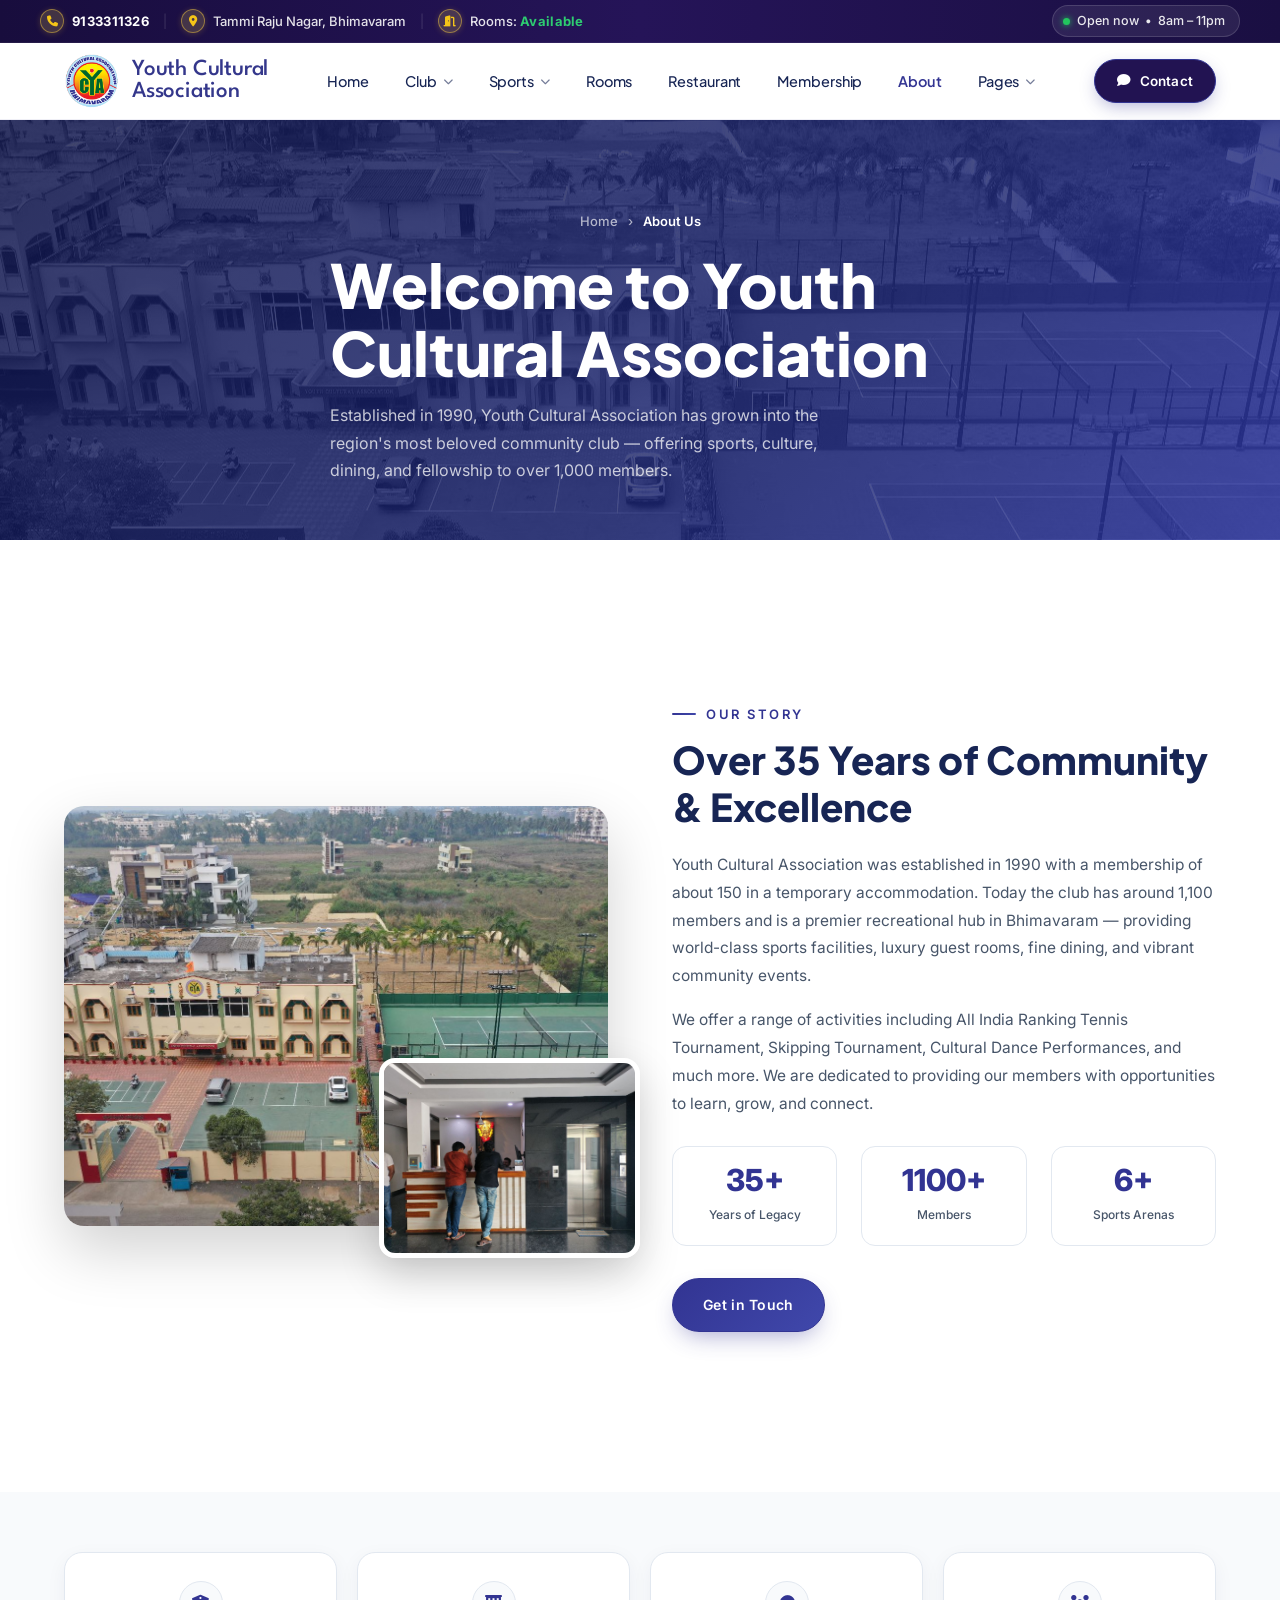
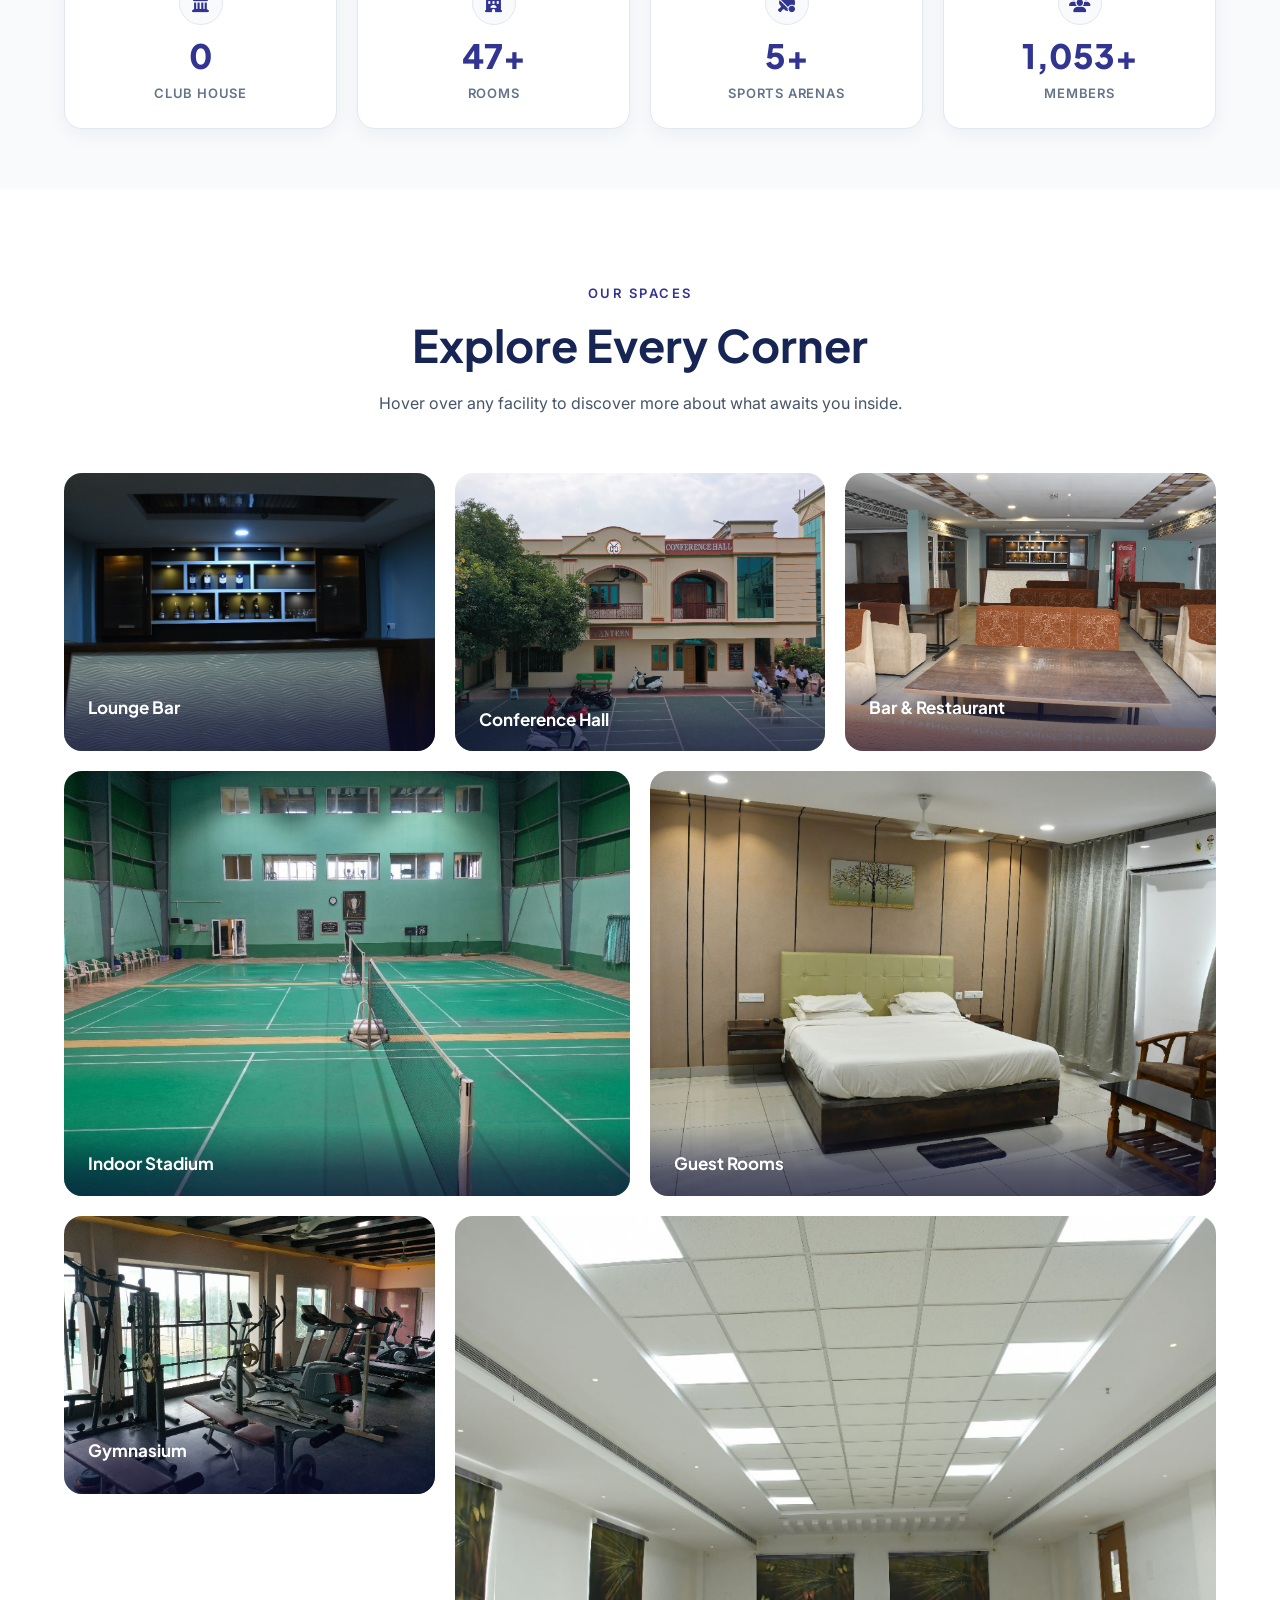
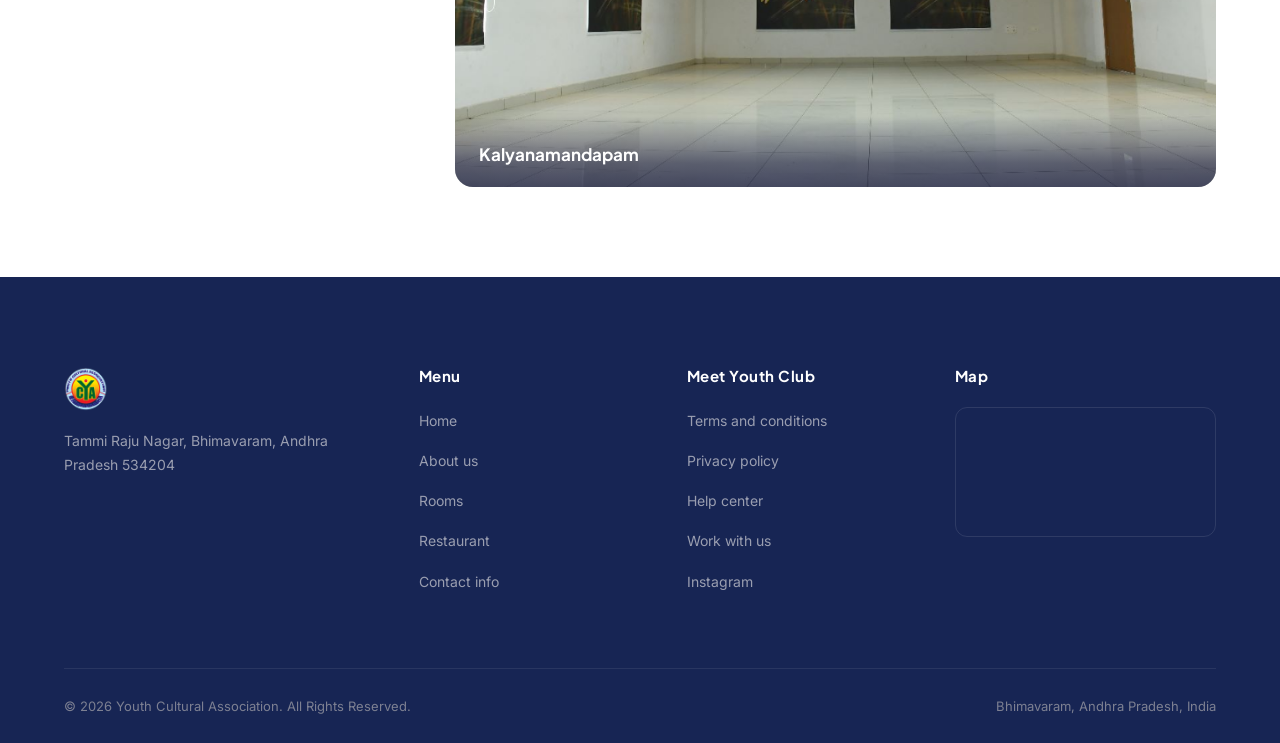
==== commit ed81e3d9: "Resolve membership conflict" ====
--- a/about.html
+++ b/about.html
@@ -326,8 +326,7 @@
         <li><a href="index.html">Home</a></li>
         <li class="dropdown"><a href="about.html">Club <i class="fa-solid fa-chevron-down nav-arrow"></i></a>
           <div class="dropdown-menu">
-            <a href="about.html">
-              <span class="dropdown-icon"><i class="fa-solid fa-users-gear"></i></span>
+            <a href="club-committee.html">              <span class="dropdown-icon"><i class="fa-solid fa-users-gear"></i></span>
               <span class="dropdown-text"><span class="dropdown-title">Club Committee</span></span>
             </a>
             <a href="about.html">
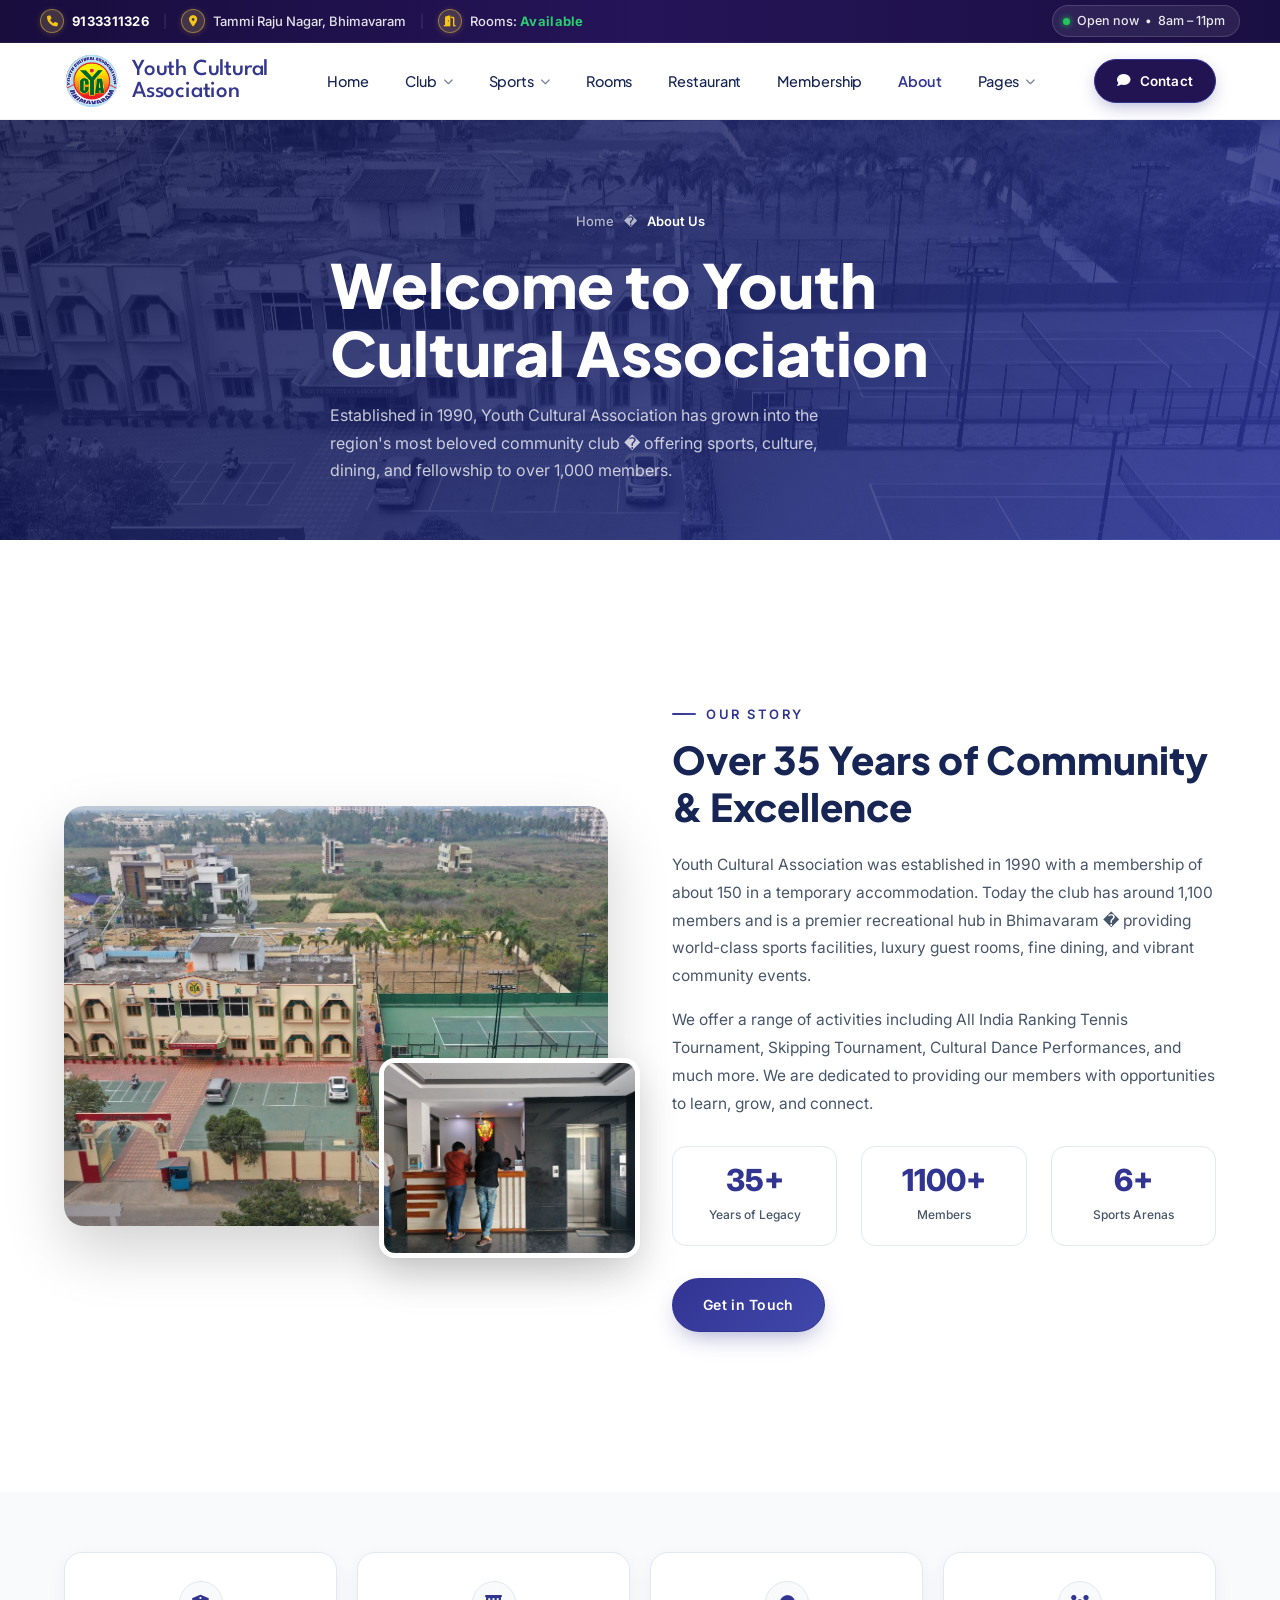
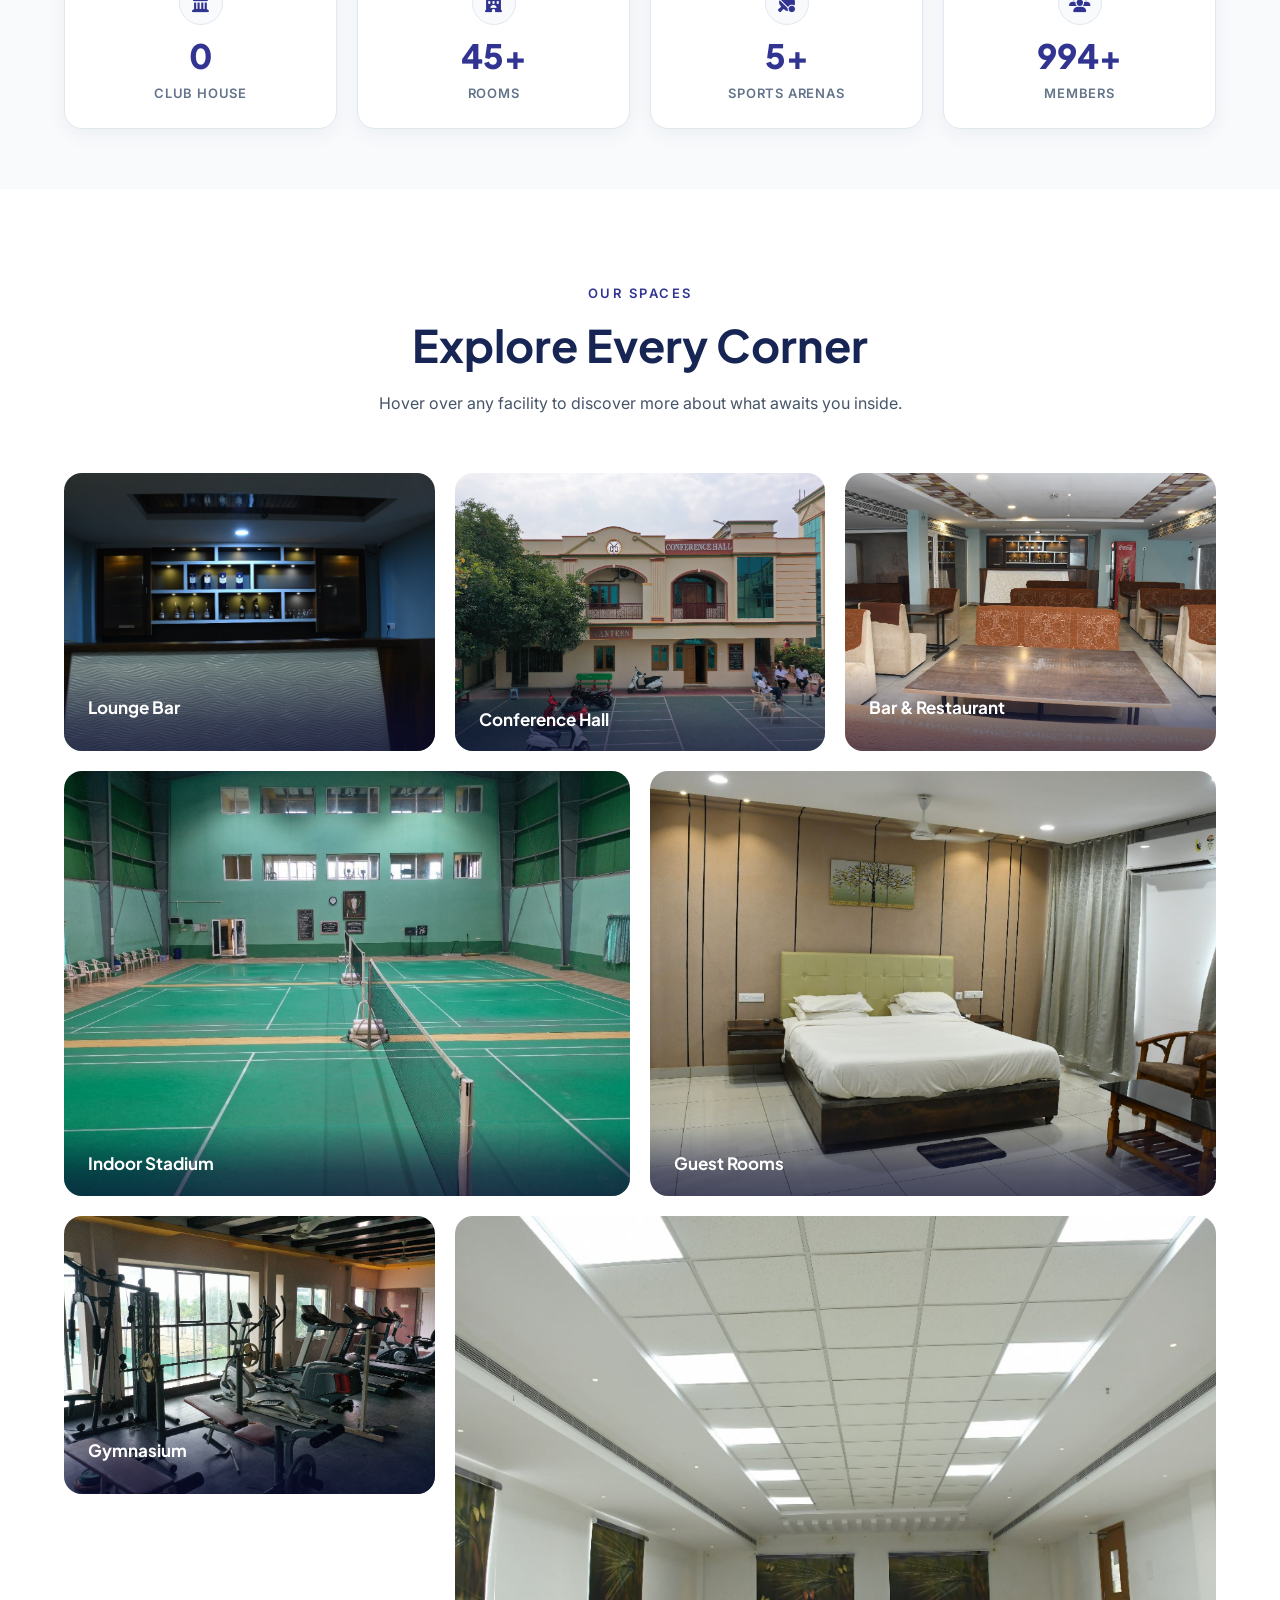
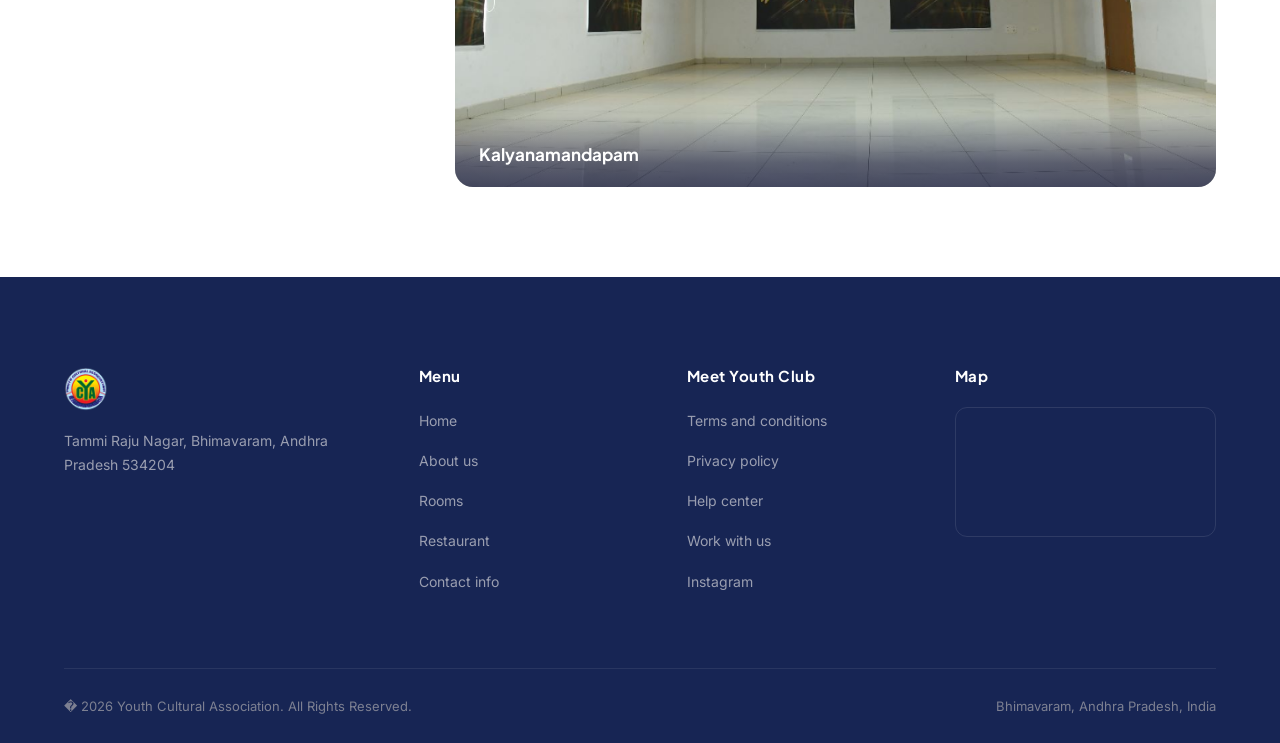
==== commit d59b44f3: "affialiation page created" ====
--- a/about.html
+++ b/about.html
@@ -1,17 +1,17 @@
-﻿<!DOCTYPE html>
+<!DOCTYPE html>
 <html lang="en">
 <head>
 <meta charset="UTF-8">
 <meta name="viewport" content="width=device-width, initial-scale=1.0">
-<title>About — Youth Cultural Association Bhimavaram</title>
-<meta name="description" content="Learn about Youth Cultural Association Bhimavaram — established 1990, serving 1000+ members with world-class sports, dining, and community facilities.">
+<title>About � Youth Cultural Association Bhimavaram</title>
+<meta name="description" content="Learn about Youth Cultural Association Bhimavaram � established 1990, serving 1000+ members with world-class sports, dining, and community facilities.">
 <link rel="preconnect" href="https://fonts.googleapis.com">
 <link rel="preconnect" href="https://fonts.gstatic.com" crossorigin>
 <link href="https://fonts.googleapis.com/css2?family=League+Spartan:wght@500;700&family=Plus+Jakarta+Sans:wght@400;500;600;700;800&family=Inter:wght@400;500;600&display=swap" rel="stylesheet">
 <link rel="stylesheet" href="https://cdnjs.cloudflare.com/ajax/libs/font-awesome/6.5.1/css/all.min.css">
 <link rel="stylesheet" href="css/style.css">
 <style>
-/* ── ABOUT PAGE EXTRAS ── */
+/* -- ABOUT PAGE EXTRAS -- */
 
 /* Hero override */
 .about-hero{
@@ -68,7 +68,7 @@
   line-height:1.7;
 }
 
-/* ── ABOUT INTRO SPLIT ── */
+/* -- ABOUT INTRO SPLIT -- */
 .about-intro{
   display:grid;
   grid-template-columns:1fr 1fr;
@@ -141,7 +141,7 @@
   font-weight:500;
 }
 
-/* ── FACILITIES CARD GRID ── */
+/* -- FACILITIES CARD GRID -- */
 .facilities-section{
   background:var(--surface);
   padding:90px 0;
@@ -188,7 +188,7 @@
 .fc:hover img{
   transform:scale(1.07);
 }
-/* Info overlay — slides up on hover */
+/* Info overlay � slides up on hover */
 .fc-info{
   position:absolute;
   bottom:0; left:0; right:0;
@@ -375,12 +375,10 @@
               <span class="dropdown-icon"><i class="fa-solid fa-images"></i></span>
               <span class="dropdown-text"><span class="dropdown-title">Gallery</span></span>
             </a>
-            <a href="#">
-              <span class="dropdown-icon"><i class="fa-solid fa-calendar-check"></i></span>
+            <a href="events.html"><span class="dropdown-icon"><i class="fa-solid fa-calendar-check"></i></span>
               <span class="dropdown-text"><span class="dropdown-title">Events</span></span>
             </a>
-            <a href="#">
-              <span class="dropdown-icon"><i class="fa-solid fa-handshake"></i></span>
+            <a href="affiliations.html"><span class="dropdown-icon"><i class="fa-solid fa-handshake"></i></span>
               <span class="dropdown-text"><span class="dropdown-title">Affiliations</span></span>
             </a>
             <a href="contact.html">
@@ -403,9 +401,9 @@
   <div class="about-hero-bg"></div>
   <div class="container">
     <div class="about-hero-content">
-      <div class="breadcrumb"><a href="index.html">Home</a><span>›</span><span>About Us</span></div>
+      <div class="breadcrumb"><a href="index.html">Home</a><span>�</span><span>About Us</span></div>
       <h1>Welcome to Youth Cultural Association</h1>
-      <p>Established in 1990, Youth Cultural Association has grown into the region's most beloved community club — offering sports, culture, dining, and fellowship to over 1,000 members.</p>
+      <p>Established in 1990, Youth Cultural Association has grown into the region's most beloved community club � offering sports, culture, dining, and fellowship to over 1,000 members.</p>
     </div>
   </div>
 </div>
@@ -421,7 +419,7 @@
       <div class="about-intro-text reveal reveal-delay-1">
         <span class="eyebrow">Our Story</span>
         <h2>Over 35 Years of Community &amp; Excellence</h2>
-        <p>Youth Cultural Association was established in 1990 with a membership of about 150 in a temporary accommodation. Today the club has around 1,100 members and is a premier recreational hub in Bhimavaram — providing world-class sports facilities, luxury guest rooms, fine dining, and vibrant community events.</p>
+        <p>Youth Cultural Association was established in 1990 with a membership of about 150 in a temporary accommodation. Today the club has around 1,100 members and is a premier recreational hub in Bhimavaram � providing world-class sports facilities, luxury guest rooms, fine dining, and vibrant community events.</p>
         <p>We offer a range of activities including All India Ranking Tennis Tournament, Skipping Tournament, Cultural Dance Performances, and much more. We are dedicated to providing our members with opportunities to learn, grow, and connect.</p>
         <div class="about-highlights">
           <div class="about-highlight">
@@ -533,7 +531,7 @@
         <div class="fc-name">Guest Rooms</div>
         <div class="fc-info">
           <h4>Guest Rooms</h4>
-          <p>Comfortable, well-appointed rooms available for members and their guests — Deluxe, Standard, and Suite categories.</p>
+          <p>Comfortable, well-appointed rooms available for members and their guests � Deluxe, Standard, and Suite categories.</p>
         </div>
       </div>
 
@@ -555,7 +553,7 @@
         <div class="fc-name">Kalyanamandapam</div>
         <div class="fc-info">
           <h4>Kalyanamandapam</h4>
-          <p>A grand hall for weddings, receptions, and large-scale cultural celebrations — accommodating hundreds of guests with elegance.</p>
+          <p>A grand hall for weddings, receptions, and large-scale cultural celebrations � accommodating hundreds of guests with elegance.</p>
         </div>
       </div>
 
@@ -604,7 +602,7 @@
       </div>
     </div>
     <div class="footer-bottom">
-      <span>© 2026 Youth Cultural Association. All Rights Reserved.</span>
+      <span>� 2026 Youth Cultural Association. All Rights Reserved.</span>
       <span>Bhimavaram, Andhra Pradesh, India</span>
     </div>
   </div>
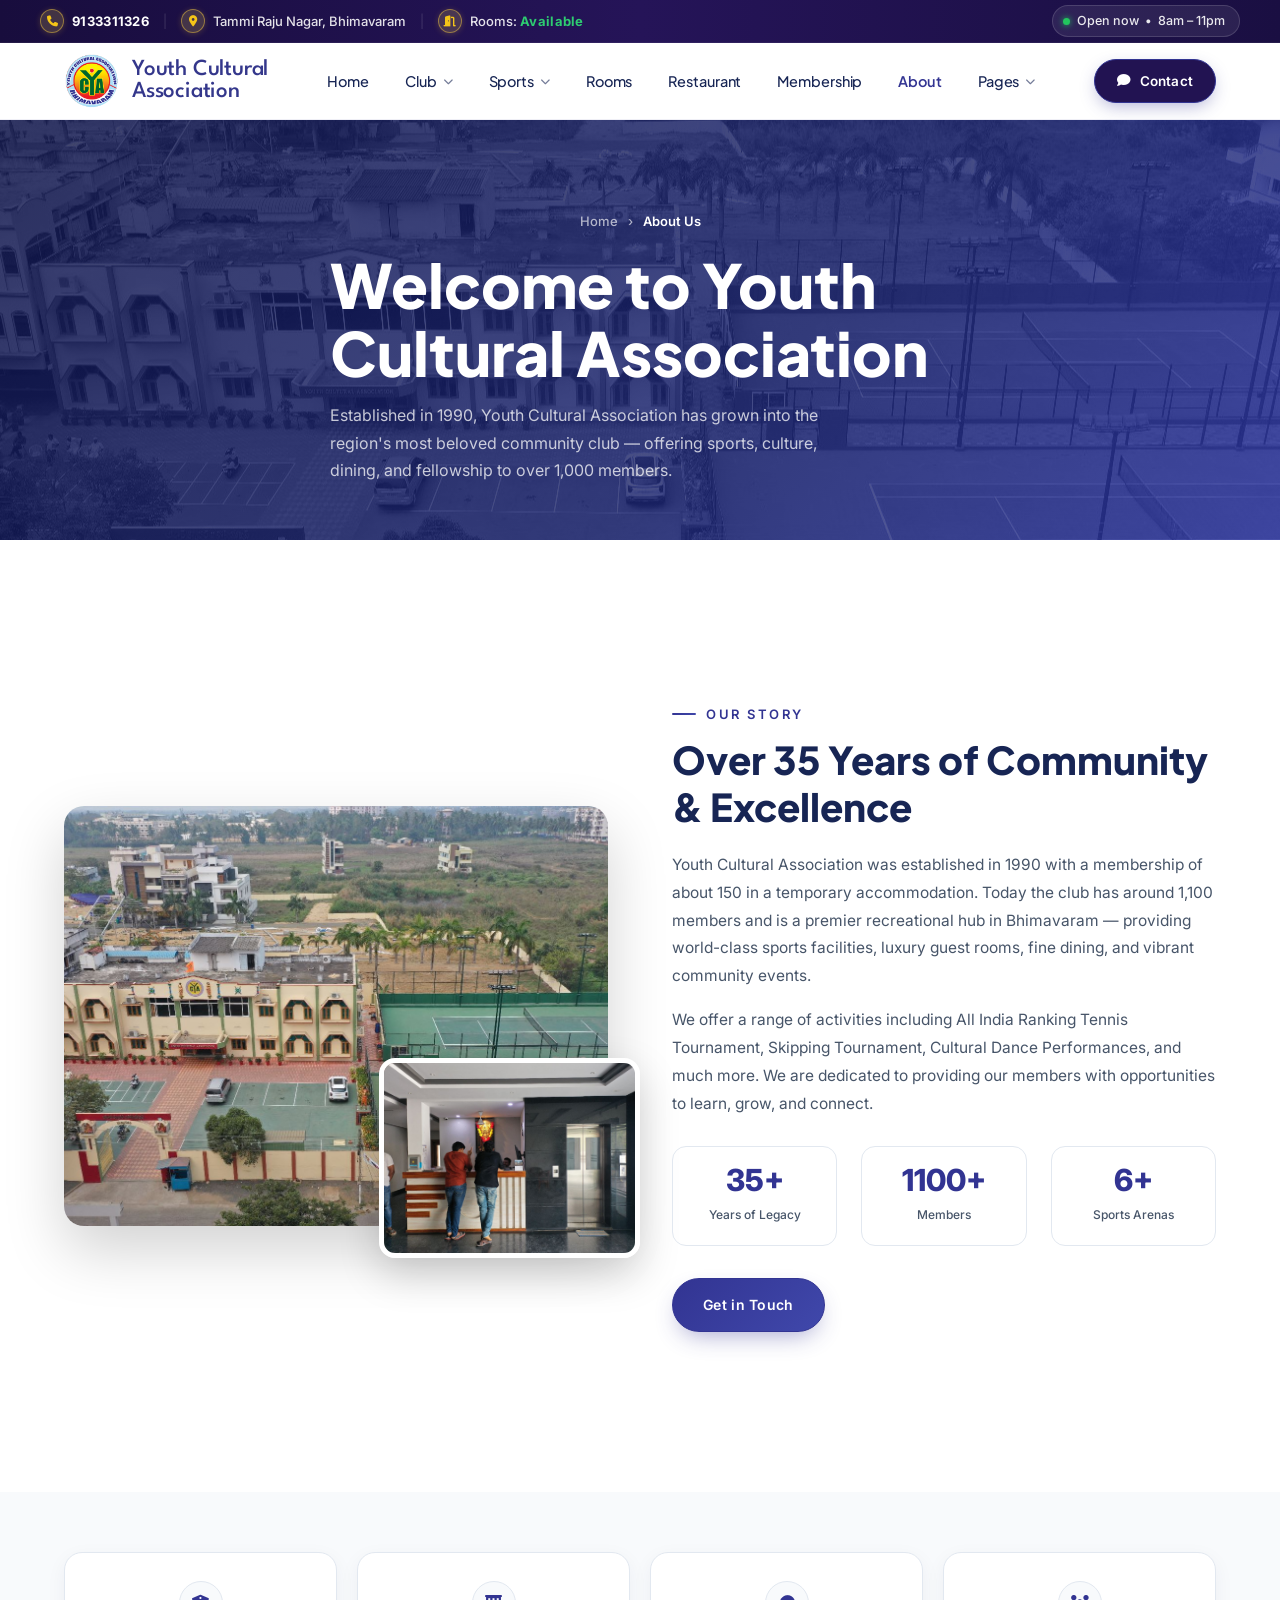
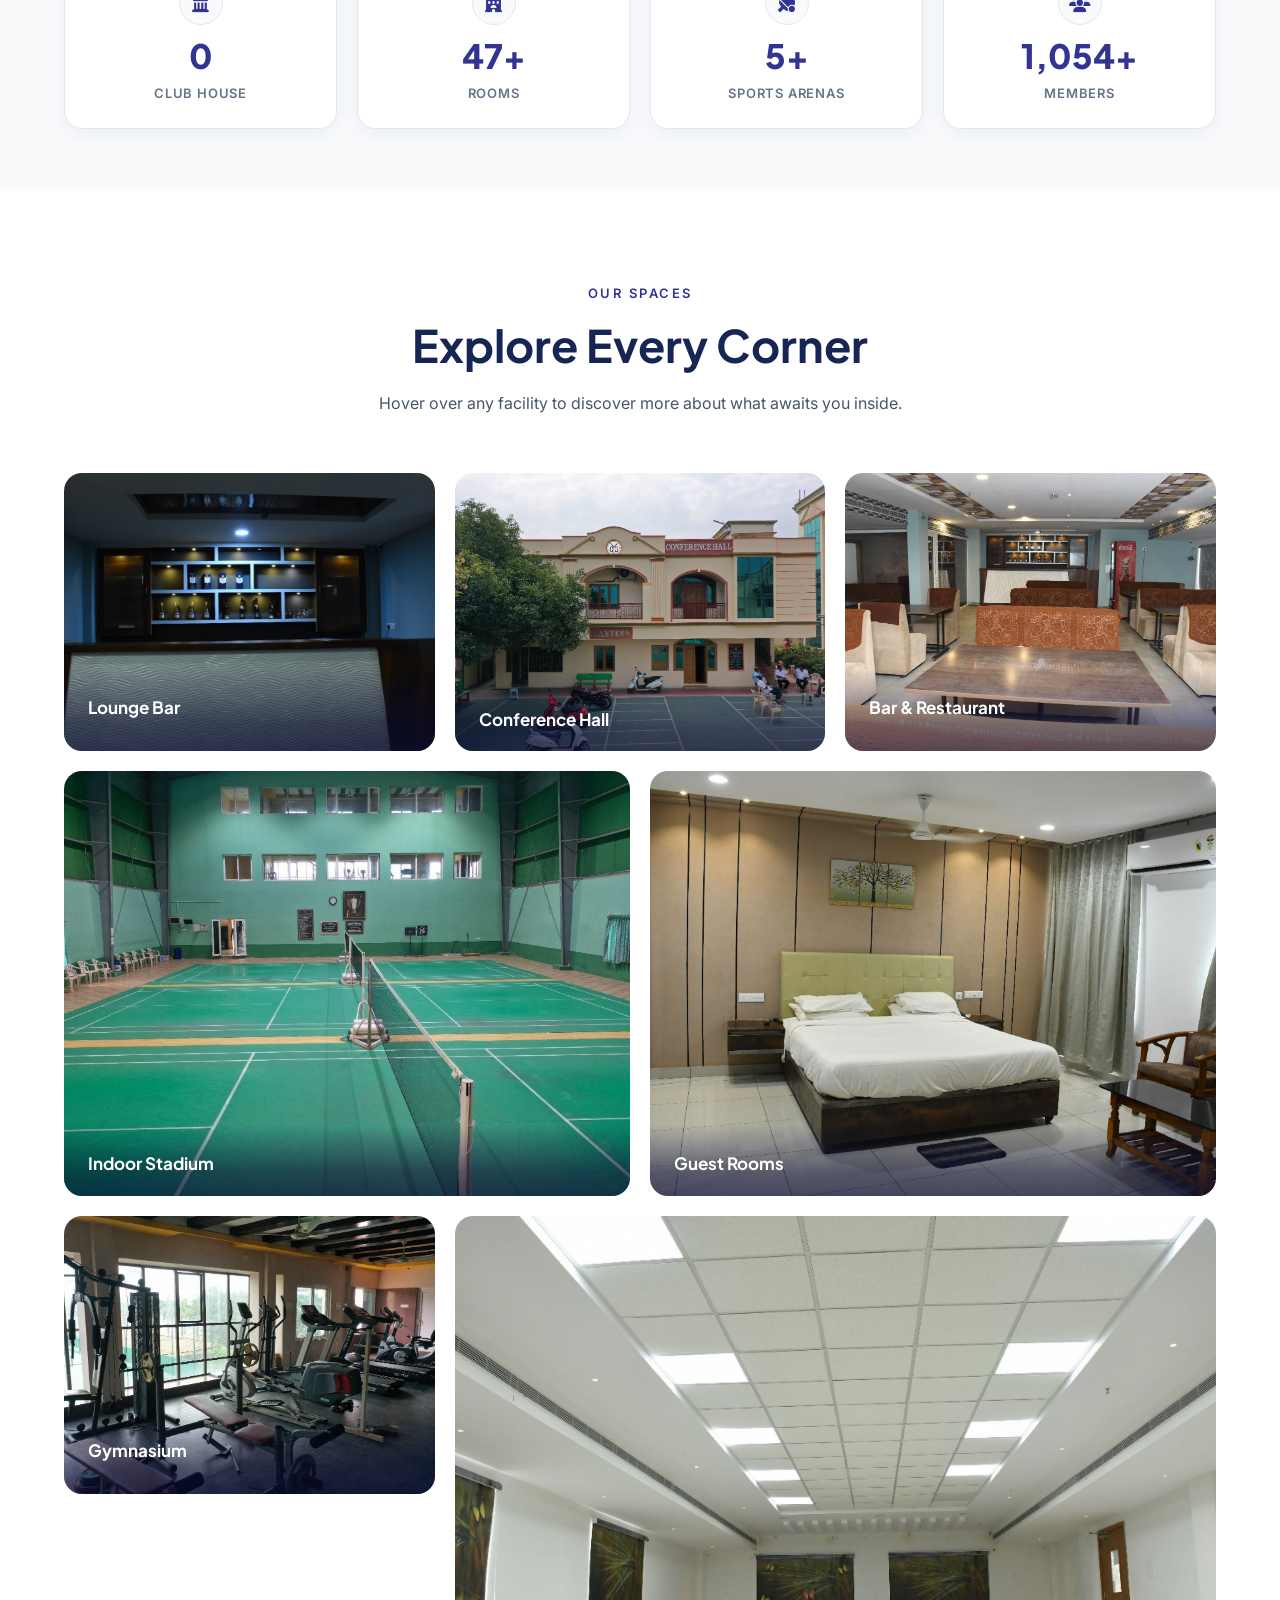
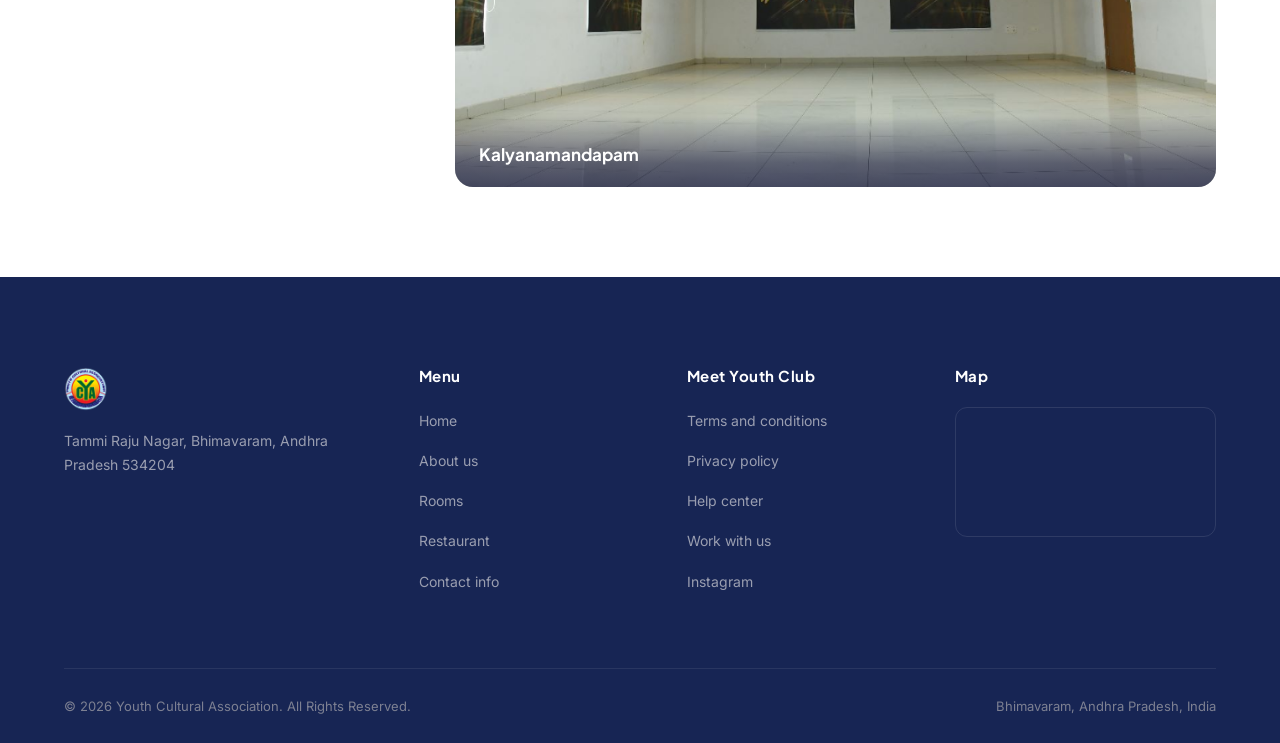
==== commit c39cea90: "error disabled" ====
--- a/about.html
+++ b/about.html
@@ -3,8 +3,8 @@
 <head>
 <meta charset="UTF-8">
 <meta name="viewport" content="width=device-width, initial-scale=1.0">
-<title>About � Youth Cultural Association Bhimavaram</title>
-<meta name="description" content="Learn about Youth Cultural Association Bhimavaram � established 1990, serving 1000+ members with world-class sports, dining, and community facilities.">
+<title>About &mdash; Youth Cultural Association Bhimavaram</title>
+<meta name="description" content="Learn about Youth Cultural Association Bhimavaram &mdash; established 1990, serving 1000+ members with world-class sports, dining, and community facilities.">
 <link rel="preconnect" href="https://fonts.googleapis.com">
 <link rel="preconnect" href="https://fonts.gstatic.com" crossorigin>
 <link href="https://fonts.googleapis.com/css2?family=League+Spartan:wght@500;700&family=Plus+Jakarta+Sans:wght@400;500;600;700;800&family=Inter:wght@400;500;600&display=swap" rel="stylesheet">
@@ -188,7 +188,7 @@
 .fc:hover img{
   transform:scale(1.07);
 }
-/* Info overlay � slides up on hover */
+/* Info overlay — slides up on hover */
 .fc-info{
   position:absolute;
   bottom:0; left:0; right:0;
@@ -401,9 +401,9 @@
   <div class="about-hero-bg"></div>
   <div class="container">
     <div class="about-hero-content">
-      <div class="breadcrumb"><a href="index.html">Home</a><span>�</span><span>About Us</span></div>
+      <div class="breadcrumb"><a href="index.html">Home</a><span>&#8250;</span><span>About Us</span></div>
       <h1>Welcome to Youth Cultural Association</h1>
-      <p>Established in 1990, Youth Cultural Association has grown into the region's most beloved community club � offering sports, culture, dining, and fellowship to over 1,000 members.</p>
+      <p>Established in 1990, Youth Cultural Association has grown into the region's most beloved community club &mdash; offering sports, culture, dining, and fellowship to over 1,000 members.</p>
     </div>
   </div>
 </div>
@@ -419,7 +419,7 @@
       <div class="about-intro-text reveal reveal-delay-1">
         <span class="eyebrow">Our Story</span>
         <h2>Over 35 Years of Community &amp; Excellence</h2>
-        <p>Youth Cultural Association was established in 1990 with a membership of about 150 in a temporary accommodation. Today the club has around 1,100 members and is a premier recreational hub in Bhimavaram � providing world-class sports facilities, luxury guest rooms, fine dining, and vibrant community events.</p>
+        <p>Youth Cultural Association was established in 1990 with a membership of about 150 in a temporary accommodation. Today the club has around 1,100 members and is a premier recreational hub in Bhimavaram &mdash; providing world-class sports facilities, luxury guest rooms, fine dining, and vibrant community events.</p>
         <p>We offer a range of activities including All India Ranking Tennis Tournament, Skipping Tournament, Cultural Dance Performances, and much more. We are dedicated to providing our members with opportunities to learn, grow, and connect.</p>
         <div class="about-highlights">
           <div class="about-highlight">
@@ -531,7 +531,7 @@
         <div class="fc-name">Guest Rooms</div>
         <div class="fc-info">
           <h4>Guest Rooms</h4>
-          <p>Comfortable, well-appointed rooms available for members and their guests � Deluxe, Standard, and Suite categories.</p>
+          <p>Comfortable, well-appointed rooms available for members and their guests &mdash; Deluxe, Standard, and Suite categories.</p>
         </div>
       </div>
 
@@ -553,7 +553,7 @@
         <div class="fc-name">Kalyanamandapam</div>
         <div class="fc-info">
           <h4>Kalyanamandapam</h4>
-          <p>A grand hall for weddings, receptions, and large-scale cultural celebrations � accommodating hundreds of guests with elegance.</p>
+          <p>A grand hall for weddings, receptions, and large-scale cultural celebrations &mdash; accommodating hundreds of guests with elegance.</p>
         </div>
       </div>
 
@@ -602,7 +602,7 @@
       </div>
     </div>
     <div class="footer-bottom">
-      <span>� 2026 Youth Cultural Association. All Rights Reserved.</span>
+      <span>&copy; 2026 Youth Cultural Association. All Rights Reserved.</span>
       <span>Bhimavaram, Andhra Pradesh, India</span>
     </div>
   </div>
